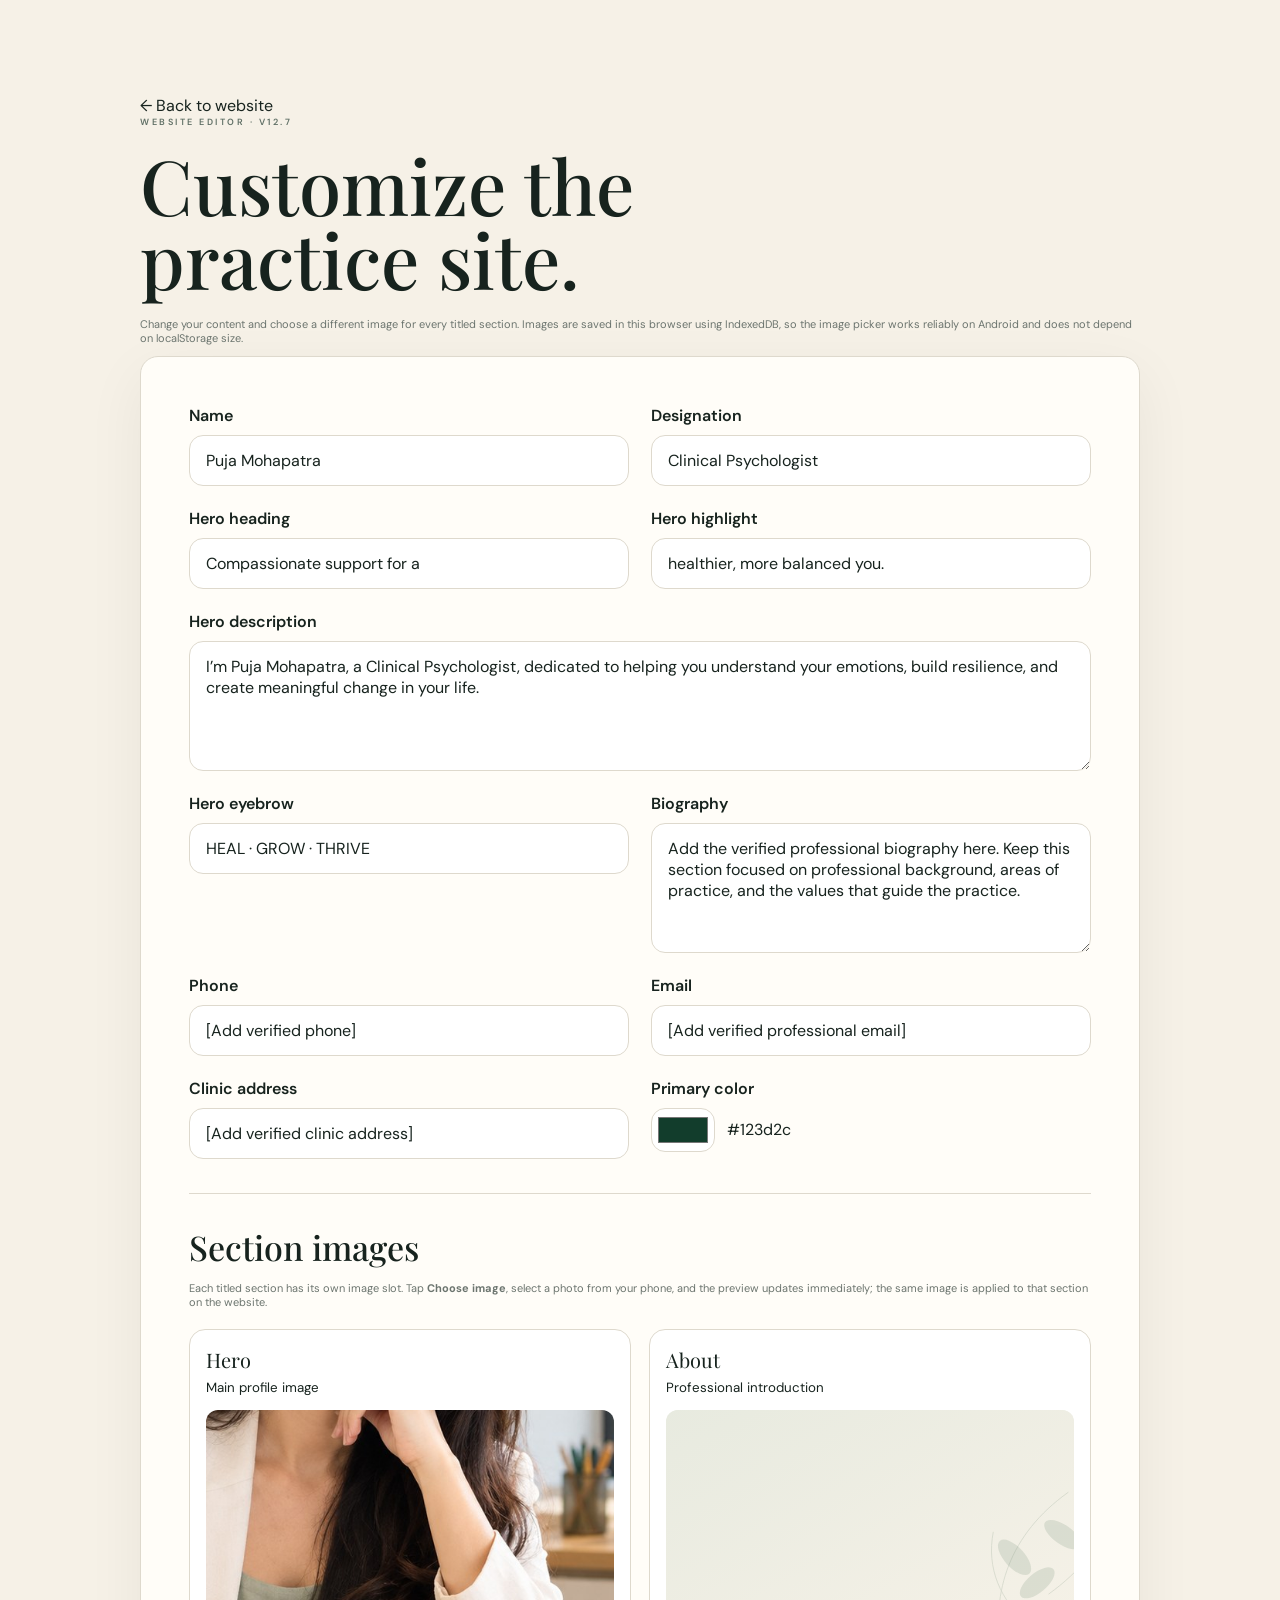
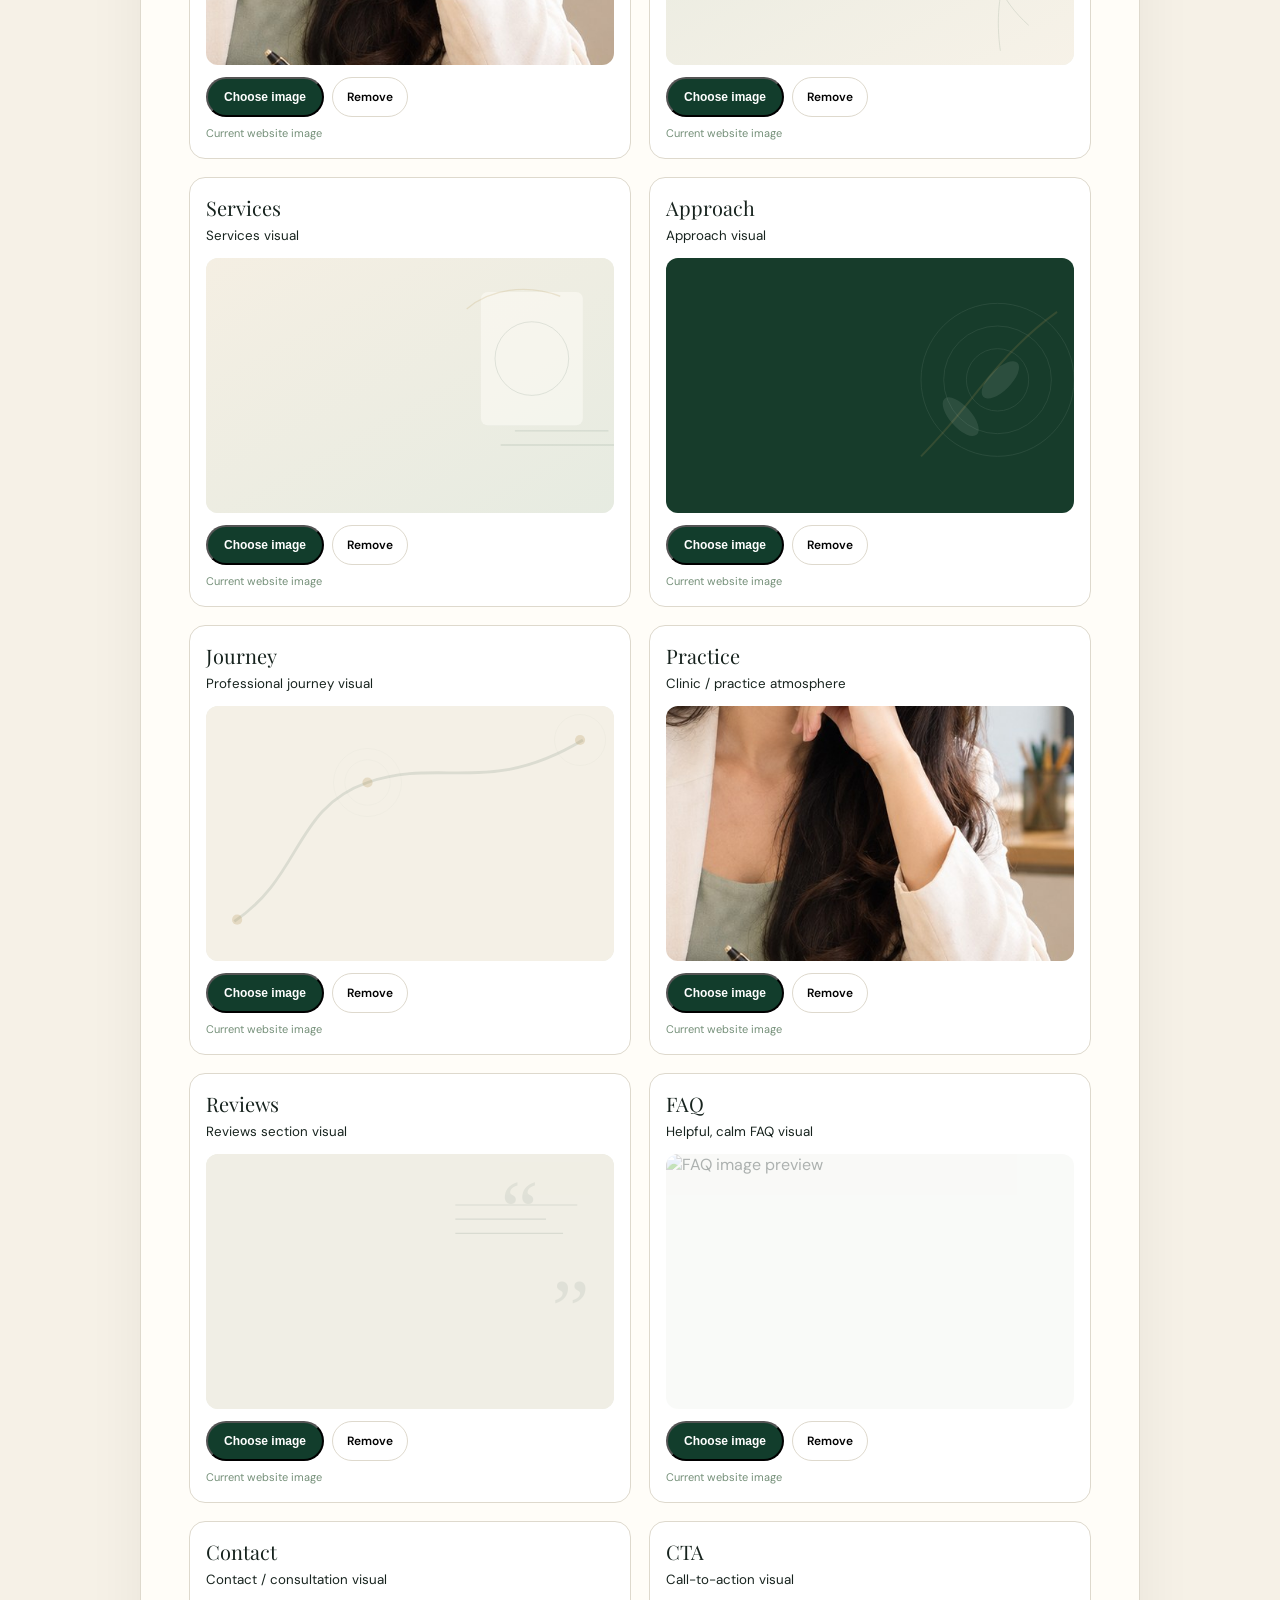
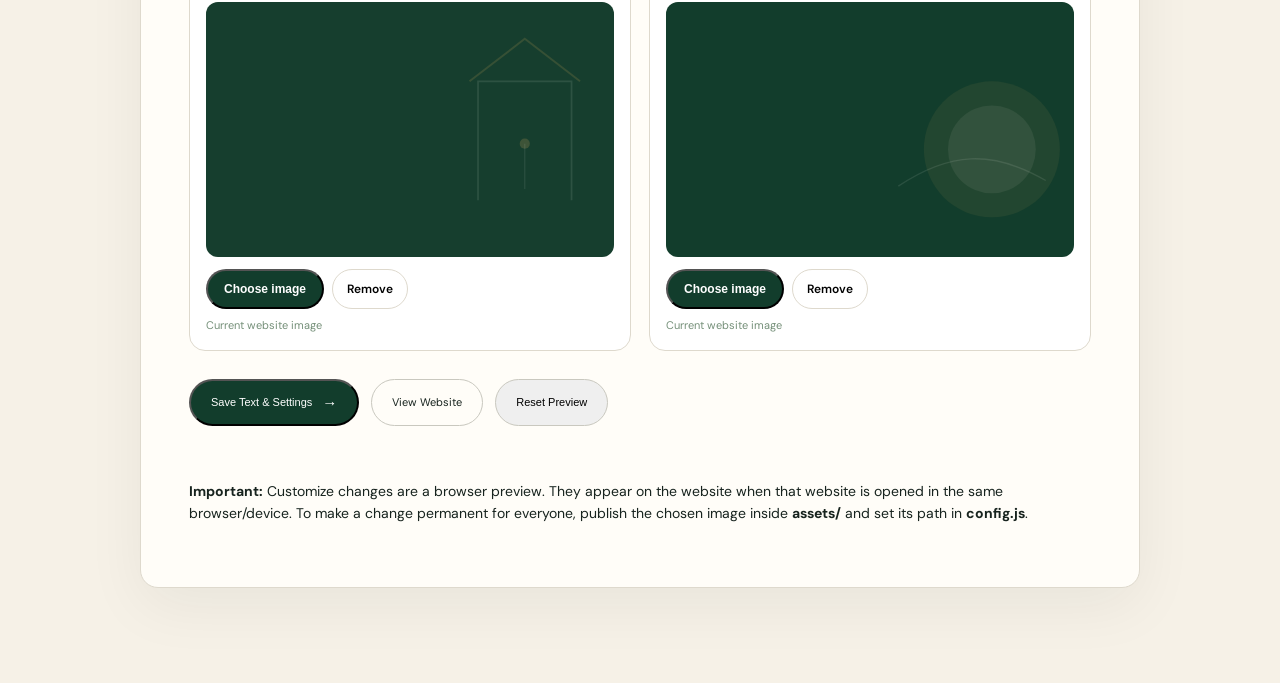
==== customize.html @ bf619c50 "Add files via upload" ====
<!doctype html>
<html lang="en">
<head>
<meta charset="utf-8"><meta name="viewport" content="width=device-width,initial-scale=1">
<title>Customize | Puja Mohapatra</title>
<link rel="preconnect" href="https://fonts.googleapis.com"><link rel="preconnect" href="https://fonts.gstatic.com" crossorigin>
<link href="https://fonts.googleapis.com/css2?family=DM+Sans:wght@400;500;600;700&family=Playfair+Display:ital,wght@400;500;600&display=swap" rel="stylesheet">
<link rel="stylesheet" href="css/style.css?v=12.7">
<style>
.editor-page{padding:95px 0}.editor-wrap{max-width:1000px;margin:auto}.editor-title{font:500 clamp(44px,7vw,76px)/.98 'Playfair Display',serif;max-width:760px;margin:20px 0}.editor-card{background:#fffdf8;border:1px solid var(--line);border-radius:var(--radius);padding:clamp(24px,5vw,48px);box-shadow:0 18px 60px rgba(23,35,30,.06)}.editor-grid{display:grid;grid-template-columns:1fr 1fr;gap:22px}.editor-field{display:flex;flex-direction:column;gap:9px}.editor-field.full{grid-column:1/-1}.editor-field label{font-weight:600}.editor-field input,.editor-field textarea{width:100%;box-sizing:border-box;border:1px solid var(--line);border-radius:14px;background:#fff;padding:14px 16px;font:inherit;color:var(--ink)}.editor-field textarea{min-height:130px;resize:vertical}.editor-actions{display:flex;flex-wrap:wrap;gap:12px;margin-top:28px}.editor-note{margin-top:18px;color:var(--muted);font-size:14px;line-height:1.6}.color-row{display:flex;align-items:center;gap:12px}.color-row input{width:64px;height:44px;padding:4px}.status{margin-top:16px;font-weight:600;color:var(--primary);min-height:20px}.image-panel{margin-top:34px;padding-top:30px;border-top:1px solid var(--line)}.image-panel h2{font:500 34px 'Playfair Display',serif;margin:0 0 8px}.image-grid{display:grid;grid-template-columns:repeat(2,1fr);gap:18px;margin-top:20px}.image-card{border:1px solid var(--line);border-radius:16px;padding:16px;background:#fff;transition:transform .25s ease,box-shadow .25s ease}.image-card:hover{transform:translateY(-3px);box-shadow:0 15px 35px rgba(23,35,30,.07)}.image-card h3{font:20px 'Playfair Display',serif;margin:0 0 5px}.image-card small{display:block;color:var(--muted);line-height:1.5;margin-bottom:12px}.image-preview{width:100%;aspect-ratio:16/10;border-radius:12px;object-fit:cover;background:#eef0ea;display:block;margin-bottom:12px}.image-actions{display:flex;gap:8px;flex-wrap:wrap}.file-label{display:inline-flex;align-items:center;justify-content:center;padding:11px 16px;border-radius:999px;background:var(--primary);color:#fff;cursor:pointer;font-size:12px;font-weight:700;user-select:none;-webkit-tap-highlight-color:transparent}.file-label:active{transform:scale(.98)}.file-input{position:absolute!important;left:-9999px!important;width:1px!important;height:1px!important;opacity:0!important}.mini-btn{border:1px solid var(--line);background:#fff;padding:10px 14px;border-radius:999px;cursor:pointer;font:600 12px 'DM Sans';-webkit-tap-highlight-color:transparent}.image-status{font-size:11px;color:var(--sage);margin-top:9px;min-height:16px}.danger-note{margin-top:18px;padding:14px 16px;border-radius:12px;background:#f6f1e7;color:#68736c;font-size:12px;line-height:1.6}
@media(max-width:700px){.editor-page{padding:55px 0}.editor-grid,.image-grid{grid-template-columns:1fr}.editor-field.full{grid-column:auto}.editor-card{padding:22px}.editor-title{font-size:48px}.editor-actions .pill{width:100%;justify-content:center}.file-label,.mini-btn{min-height:44px;padding:12px 18px;font-size:13px}}
</style></head>
<body><main class="editor-page"><div class="container editor-wrap">
<a class="back" href="index.html">← Back to website</a><p class="eyebrow">WEBSITE EDITOR · V12.7</p><h1 class="editor-title">Customize the practice site.</h1>
<p class="muted">Change your content and choose a different image for every titled section. Images are saved in this browser using IndexedDB, so the image picker works reliably on Android and does not depend on localStorage size.</p>
<form id="editor" class="editor-card"><div class="editor-grid">
<div class="editor-field"><label for="name">Name</label><input id="name" required></div><div class="editor-field"><label for="designation">Designation</label><input id="designation" required></div>
<div class="editor-field"><label for="heading">Hero heading</label><input id="heading" required></div><div class="editor-field"><label for="highlight">Hero highlight</label><input id="highlight" required></div>
<div class="editor-field full"><label for="description">Hero description</label><textarea id="description" required></textarea></div><div class="editor-field"><label for="eyebrow">Hero eyebrow</label><input id="eyebrow"></div>
<div class="editor-field"><label for="bio">Biography</label><textarea id="bio"></textarea></div><div class="editor-field"><label for="phone">Phone</label><input id="phone"></div><div class="editor-field"><label for="email">Email</label><input id="email" type="email"></div><div class="editor-field"><label for="address">Clinic address</label><input id="address"></div>
<div class="editor-field"><label for="primary">Primary color</label><div class="color-row"><input id="primary" type="color"><span id="primaryValue"></span></div></div></div>
<div class="image-panel"><h2>Section images</h2><p class="muted">Each titled section has its own image slot. Tap <b>Choose image</b>, select a photo from your phone, and the preview updates immediately; the same image is applied to that section on the website.</p><div id="imageGrid" class="image-grid"></div></div>
<div class="editor-actions"><button class="pill dark" type="submit">Save Text &amp; Settings <span>→</span></button><a class="pill outline" href="index.html">View Website</a><button class="pill outline" id="reset" type="button">Reset Preview</button></div>
<p id="status" class="status"></p><p class="editor-note"><b>Important:</b> Customize changes are a browser preview. They appear on the website when that website is opened in the same browser/device. To make a change permanent for everyone, publish the chosen image inside <b>assets/</b> and set its path in <b>config.js</b>.</p>
</form></div></main>
<script src="config.js"></script><script>
(()=>{
const c=window.SITE_CONFIG||{}, key='pujaSiteConfigV12', dbName='pujaSiteCustomizerV12_5', storeName='images';
const $=id=>document.getElementById(id); const $$=s=>[...document.querySelectorAll(s)];
const saved=()=>{try{return JSON.parse(localStorage.getItem(key)||'null')||{}}catch(e){return {}}};
let state=saved(); const get=(a,b)=>state?.[a]?.[b]??c?.[a]?.[b]??'';
$('name').value=get('professional','name');$('designation').value=get('professional','designation');$('heading').value=get('hero','heading');$('highlight').value=get('hero','highlight');$('description').value=get('hero','description');$('eyebrow').value=get('hero','eyebrow');$('bio').value=get('professional','biography');$('phone').value=get('contact','phone');$('email').value=get('contact','email');$('address').value=get('contact','address');$('primary').value=get('appearance','primary')||'#123d2c';$('primaryValue').textContent=$('primary').value;$('primary').oninput=()=>$('primaryValue').textContent=$('primary').value;
const sections=[['hero','Hero','Main profile image'],['about','About','Professional introduction'],['services','Services','Services visual'],['approach','Approach','Approach visual'],['journey','Journey','Professional journey visual'],['practice','Practice','Clinic / practice atmosphere'],['reviews','Reviews','Reviews section visual'],['faq','FAQ','Helpful, calm FAQ visual'],['contact','Contact','Contact / consultation visual'],['cta','CTA','Call-to-action visual']];
function openDB(){return new Promise((resolve,reject)=>{const r=indexedDB.open(dbName,1);r.onupgradeneeded=()=>{if(!r.result.objectStoreNames.contains(storeName))r.result.createObjectStore(storeName,{keyPath:'id'})};r.onsuccess=()=>resolve(r.result);r.onerror=()=>reject(r.error)})}
async function getAll(){const db=await openDB();return new Promise((resolve,reject)=>{const tx=db.transaction(storeName,'readonly');const r=tx.objectStore(storeName).getAll();r.onsuccess=()=>resolve(r.result);r.onerror=()=>reject(r.error)})}
async function put(id,dataUrl){const db=await openDB();return new Promise((resolve,reject)=>{const tx=db.transaction(storeName,'readwrite');tx.objectStore(storeName).put({id,dataUrl});tx.oncomplete=resolve;tx.onerror=()=>reject(tx.error)})}
async function del(id){const db=await openDB();return new Promise((resolve,reject)=>{const tx=db.transaction(storeName,'readwrite');tx.objectStore(storeName).delete(id);tx.oncomplete=resolve;tx.onerror=()=>reject(tx.error)})}
async function clearImages(){const db=await openDB();return new Promise((resolve,reject)=>{const tx=db.transaction(storeName,'readwrite');tx.objectStore(storeName).clear();tx.oncomplete=resolve;tx.onerror=()=>reject(tx.error)})}
function compressImage(file){return new Promise((resolve,reject)=>{const reader=new FileReader();reader.onload=()=>{const img=new Image();img.onload=()=>{const max=1400,scale=Math.min(1,max/Math.max(img.naturalWidth,img.naturalHeight));const canvas=document.createElement('canvas');canvas.width=Math.max(1,Math.round(img.naturalWidth*scale));canvas.height=Math.max(1,Math.round(img.naturalHeight*scale));const ctx=canvas.getContext('2d');ctx.drawImage(img,0,0,canvas.width,canvas.height);resolve(canvas.toDataURL('image/jpeg',0.82))};img.onerror=reject;img.src=reader.result};reader.onerror=reject;reader.readAsDataURL(file)})}
const mapKey='pujaSectionImageMapV127';
function readImageMap(){try{return JSON.parse(localStorage.getItem(mapKey)||'{}')}catch(e){return {}}}
function writeImageMap(map){try{localStorage.setItem(mapKey,JSON.stringify(map));return true}catch(e){return false}}
function defaultImage(id){return c?.sectionImages?.[id] || (id==='hero' ? c?.hero?.image : '') || ''}
async function renderImages(){
  let data={};
  try{data={...JSON.parse(localStorage.getItem('pujaSectionImageMapV125')||'{}'),...readImageMap(),...(await getAll())}}catch(e){data={...readImageMap()}}
  $('imageGrid').innerHTML=sections.map(([id,title,desc])=>{
    const src=data[id]||defaultImage(id);
    return `<article class="image-card"><h3>${title}</h3><small>${desc}</small><img class="image-preview" data-preview="${id}" src="${src}" alt="${title} image preview" onerror="this.style.opacity=.35"><div class="image-actions"><button type="button" class="file-label" data-pick="${id}">Choose image</button><input class="file-input" id="file-${id}" type="file" accept="image/jpeg,image/png,image/webp,image/*" data-file="${id}"><button type="button" class="mini-btn" data-clear="${id}">Remove</button></div><div class="image-status" data-status="${id}">${data[id]?'Saved image':'Current website image'}</div></article>`
  }).join('');
  $$('[data-pick]').forEach(btn=>btn.addEventListener('click',()=>{const input=$(`#file-${btn.dataset.pick}`);if(input){input.value='';input.click()}}));
  $$('[data-file]').forEach(input=>input.addEventListener('change',async e=>{
    const file=e.target.files?.[0],id=e.target.dataset.file;if(!file)return;
    const status=$(`[data-status="${id}"]`),preview=$(`[data-preview="${id}"]`);
    status.textContent='Preparing image…';
    try{
      if(!file.type.startsWith('image/'))throw new Error('type');
      const dataUrl=await compressImage(file);
      const map=readImageMap();map[id]=dataUrl;
      if(!writeImageMap(map))throw new Error('storage');
      await put(id,dataUrl);
      if(preview){preview.src=dataUrl;preview.style.opacity='1';}
      status.textContent='Image saved ✓';$('status').textContent=`${id[0].toUpperCase()+id.slice(1)} image preview updated. Tap View Website to verify.`;
    }catch(err){status.textContent='Could not save this image. Try a smaller JPG/PNG/WebP.';$('status').textContent='Image could not be saved on this device.'}
    e.target.value='';
  }));
  $$('[data-clear]').forEach(btn=>btn.addEventListener('click',async()=>{
    const id=btn.dataset.clear;const map=readImageMap();delete map[id];writeImageMap(map);try{await del(id)}catch(e){}
    const preview=$(`[data-preview="${id}"]`);if(preview){preview.src=defaultImage(id);preview.style.opacity='1'}
    $(`[data-status="${id}"]`).textContent='Using website default image';$('status').textContent=`${id[0].toUpperCase()+id.slice(1)} image reset.`;
  }));
}
renderImages().catch(()=>{$('status').textContent='Image editor could not open. Please refresh the page.'});
$('editor').onsubmit=e=>{e.preventDefault();state={...state,professional:{name:$('name').value,designation:$('designation').value,biography:$('bio').value},hero:{...(state.hero||{}),eyebrow:$('eyebrow').value,heading:$('heading').value,highlight:$('highlight').value,description:$('description').value},contact:{phone:$('phone').value,email:$('email').value,address:$('address').value},appearance:{...(state.appearance||{}),primary:$('primary').value}};try{localStorage.setItem(key,JSON.stringify(state));$('status').textContent='Text & settings saved ✓'}catch(err){$('status').textContent='Could not save text settings.'}};
$('reset').onclick=async()=>{if(!confirm('Reset all browser preview changes and section images?'))return;localStorage.removeItem(key);await clearImages();location.reload()};
})();</script></body></html>
---- css/style.css ----
:root{--primary:#123d2c;--sage:#748f78;--cream:#f6f1e7;--ink:#17231e;--gold:#b99b62;--line:#ded9cd;--white:#fffdf8;--radius:18px}*{box-sizing:border-box}html{scroll-behavior:smooth}body{margin:0;background:var(--cream);color:var(--ink);font-family:'DM Sans',sans-serif}a{text-decoration:none;color:inherit}img{max-width:100%;display:block}.container{width:min(1180px,calc(100% - 80px));margin:auto}.progress{position:fixed;top:0;left:0;height:3px;width:0;background:var(--gold);z-index:1000}.header{position:fixed;top:0;left:0;right:0;background:rgba(250,247,239,.92);backdrop-filter:blur(16px);z-index:100;border-bottom:1px solid rgba(40,55,46,.06)}.nav{height:76px;display:flex;align-items:center;justify-content:space-between}.brand{display:flex;align-items:center;gap:12px}.brand img{width:45px;height:45px;border-radius:50%;object-fit:cover}.brand strong{display:block;font:600 17px/1 'Playfair Display',serif;letter-spacing:.06em}.brand small{display:block;margin-top:5px;font-size:9px;letter-spacing:.12em;color:#6b756e}.nav nav{display:flex;align-items:center;gap:20px;font-size:11px}.nav nav>a:not(.pill){color:#4e5952}.pill{display:inline-flex;align-items:center;gap:10px;padding:13px 20px;border-radius:999px;font-size:11px;white-space:nowrap}.pill span{font-size:15px}.pill.dark{background:var(--primary);color:white}.pill.light{background:#fff;color:var(--primary)}.pill.outline{border:1px solid #c9c8bf}.menu{display:none;border:0;background:none;font-size:25px;cursor:pointer;color:var(--ink);width:44px;height:44px;border-radius:12px;align-items:center;justify-content:center;transition:background .25s ease,transform .25s ease}.menu:active{transform:scale(.94)}.hero{min-height:760px;padding-top:76px;position:relative;overflow:hidden;background:var(--cream)}.hero-shape.left{position:absolute;left:-110px;bottom:-120px;width:300px;height:300px;border:1px solid #d9d6ca;border-radius:50%}.hero-inner{min-height:650px;display:grid;grid-template-columns:1fr 1.03fr;align-items:center;gap:35px}.copy{padding-top:30px;max-width:610px}.eyebrow{font-size:9px;letter-spacing:.28em;color:#607066;font-weight:600;margin:0 0 17px}.hero h1{font:500 clamp(48px,5.2vw,76px)/.99 'Playfair Display',serif;letter-spacing:-.035em;margin:0 0 24px;max-width:700px}.hero h1 em,h2 em{font-style:italic;color:var(--primary)}.lead{font-size:14px;line-height:1.75;color:#58645d;max-width:560px}.buttons{display:flex;gap:12px;margin:28px 0}.trust{display:flex;gap:25px;color:#647069;font-size:10px}.trust span{display:flex;gap:7px;align-items:center}.portrait-wrap{height:570px;position:relative;display:flex;align-items:flex-end;justify-content:center}.portrait{width:min(100%,530px);height:570px;object-fit:cover;border-radius:46% 46% 16px 16px;box-shadow:0 25px 60px rgba(26,54,41,.12)}.leaf{position:absolute;left:0;top:45%;font-size:70px;color:#78907b;z-index:2;transform:rotate(-20deg)}.hand-note{position:absolute;right:-5px;top:35%;font:italic 20px 'Playfair Display',serif;color:var(--primary);transform:rotate(-5deg)}.hero-bottom{position:absolute;bottom:30px;left:50%;transform:translateX(-50%);display:flex;gap:12px;align-items:center;color:#8c8b80;font-size:8px;letter-spacing:.2em}.hero-bottom i{width:38px;height:1px;background:var(--gold)}.marquee{height:58px;border-top:1px solid var(--line);border-bottom:1px solid var(--line);overflow:hidden;background:#faf7ef}.track{height:100%;display:flex;align-items:center;justify-content:center;gap:27px;font:14px 'Playfair Display',serif;letter-spacing:.22em;white-space:nowrap}.track b{font-size:10px;color:var(--gold)}.section{padding:105px 0}.about{background:#faf8f1}.about-grid{display:grid;grid-template-columns:180px 1fr}.section-label{font-size:9px;letter-spacing:.24em;color:#728077}.about-main{display:grid;grid-template-columns:1.05fr .95fr 280px;gap:45px}.about h2,.section-top h2,.journey h2,.practice h2,.reviews h2{font:500 47px/1.08 'Playfair Display',serif;margin:0 0 22px;letter-spacing:-.02em}.about-main>div>p:not(.eyebrow){font-size:13px;line-height:1.85;color:#637069;margin-bottom:25px}.principles{border-left:1px solid var(--line);padding-left:35px}.principles article{display:flex;gap:16px;margin-bottom:30px}.icon,.service-icon,.journey-icon{width:44px;height:44px;display:grid;place-items:center;border-radius:50%;background:#edf0e6;color:var(--primary);font-size:20px;flex:none}.principles h3{font:18px 'Playfair Display',serif;margin:0 0 5px}.principles p{font-size:11px;line-height:1.6;color:#68736c;margin:0}.quote-card{background:#f0efe5;border-radius:12px;padding:28px 25px;align-self:start;margin:0}.quote-card>span,.review-card>span{font:55px 'Playfair Display',serif;color:var(--primary);line-height:.5}.quote-card p{font:italic 18px/1.55 'Playfair Display',serif;margin:18px 0}.quote-card small{font-size:10px;color:#67736b}.services{background:#fcfaf4}.section-top{margin-bottom:35px}.service-grid{display:grid;grid-template-columns:repeat(4,1fr);gap:22px}.service-card{background:var(--white);border:1px solid var(--line);border-radius:10px;padding:28px 24px;min-height:220px;transition:.3s}.service-card:hover{transform:translateY(-8px);box-shadow:0 20px 40px rgba(18,61,44,.09)}.service-card h3{font:20px/1.1 'Playfair Display',serif;margin:18px 0 12px}.service-card p{font-size:11px;line-height:1.7;color:#68736d}.arrow{display:block;margin-top:30px;font-size:18px;color:var(--primary)}.approach{background:var(--primary);color:white;padding:80px 0}.approach-grid{display:grid;grid-template-columns:1.15fr .8fr 1fr;gap:50px;align-items:center}.approach h2{font:500 42px/1.08 'Playfair Display',serif;margin:0 0 18px}.approach h2 em{color:#cbd6c7}.approach p{font-size:12px;line-height:1.75;color:#c4d0c8;max-width:440px}.approach-photo img{height:235px;width:100%;object-fit:cover;border-radius:12px}.approach-list{display:grid;gap:22px}.approach-item{display:flex;gap:16px;border-bottom:1px solid rgba(255,255,255,.13);padding-bottom:16px}.approach-item>span{font-size:9px;color:#aebfae;letter-spacing:.1em}.approach-item h3{margin:0 0 4px;font:16px 'Playfair Display',serif}.approach-item p{margin:0;font-size:10px;line-height:1.5}.light-text{color:#bdcabc}.journey{background:#faf8f1}.journey-grid{display:grid;grid-template-columns:repeat(3,1fr);gap:35px;margin-top:45px}.journey-item{display:flex;gap:16px}.journey-item small{font-size:9px;color:var(--sage);letter-spacing:.16em}.journey-item h3{font:18px 'Playfair Display',serif;margin:7px 0}.journey-item p{font-size:11px;color:#6b766f;line-height:1.6}.practice{background:#fcfaf4}.gallery{display:grid;grid-template-columns:1.4fr 1fr 1fr;gap:18px;margin-top:35px}.gallery-card{height:390px;margin:0;position:relative;overflow:hidden;border-radius:12px;background:#ddd}.gallery-card:nth-child(2),.gallery-card:nth-child(3){height:290px;align-self:end}.gallery-card img{width:100%;height:100%;object-fit:cover;transition:transform .7s}.gallery-card:hover img{transform:scale(1.05)}.gallery-card:after{content:'';position:absolute;inset:0;background:linear-gradient(transparent 55%,rgba(0,0,0,.55))}.gallery-card figcaption{position:absolute;left:22px;bottom:20px;z-index:2;color:white}.gallery-card b,.gallery-card span{display:block}.gallery-card b{font:19px 'Playfair Display',serif}.gallery-card span{font-size:10px;margin-top:4px}.reviews{background:#f4f0e6}.muted{font-size:11px;color:#6c756f}.review-grid{display:grid;grid-template-columns:repeat(2,1fr);gap:25px;margin-top:35px}.review-card{background:#fbfaf6;padding:30px;border-radius:12px;border:1px solid var(--line)}.review-card p{font:italic 20px/1.5 'Playfair Display',serif}.review-card b,.review-card small{display:block}.review-card b{font-size:11px}.review-card small{font-size:9px;color:#79837d;margin-top:4px}.faq{background:#fbfaf5}.faq-grid{display:grid;grid-template-columns:.65fr 1.35fr;gap:90px}.faq-grid h2{font:500 48px/1.05 'Playfair Display',serif;margin:0}.faq-grid details{border-top:1px solid var(--line);padding:22px 0}.faq-grid summary{list-style:none;cursor:pointer;font:18px 'Playfair Display',serif;display:flex;justify-content:space-between}.faq-grid summary::-webkit-details-marker{display:none}.faq-grid details p{font-size:11px;line-height:1.7;color:#68736c;max-width:700px}.cta{text-align:center;background:#123d2c;color:white;padding:65px 0}.cta .eyebrow{color:#b7c7bb}.cta h2{font:500 39px 'Playfair Display',serif;margin:0 0 8px}.cta p{font-size:11px;color:#c7d2cb;margin:0 0 25px}.contact{background:#163e2e;color:white;padding:95px 0}.contact-grid{display:grid;grid-template-columns:1fr 1fr;gap:90px}.contact h2{font:500 52px/1.05 'Playfair Display',serif;margin:0 0 18px}.contact h2 em{color:#c7d3c8}.contact>div>p:not(.eyebrow){font-size:12px;line-height:1.8;color:#c4d0c7;max-width:450px}.details{display:grid;gap:18px;margin-top:35px}.details small{display:block;color:#9fb4a5;font-size:8px;letter-spacing:.18em}.details b{display:block;font-size:12px;margin-top:5px}.contact form{background:#fbfaf5;color:var(--ink);padding:35px;border-radius:12px}.contact form h3{font:30px 'Playfair Display',serif;margin:5px 0 22px}.contact label{display:block;font-size:10px;font-weight:600;margin:13px 0}.contact input,.contact textarea{width:100%;padding:12px;border:1px solid var(--line);background:white;border-radius:8px;margin-top:6px;font:12px 'DM Sans',sans-serif}.form-note{font-size:9px;color:#737c76}.contact form .pill{border:0;cursor:pointer}.contact form #formStatus{font-size:10px;color:var(--sage)}footer{background:#102f22;color:#dbe5de;padding:60px 0 18px}.footer{display:grid;grid-template-columns:1.5fr .7fr .9fr .6fr;gap:50px}.footer h4{font-size:9px;letter-spacing:.18em;color:#aabdad;margin:0 0 15px}.footer>div>a:not(.brand),.footer #socials a{display:block;font-size:10px;color:#bcc9c0;margin:8px 0}.footer p{font-size:10px;color:#a9b9ae}.bottom{border-top:1px solid rgba(255,255,255,.12);margin-top:45px;padding-top:16px;display:flex;justify-content:space-between;font-size:9px;color:#91a298}.reveal{opacity:0;transform:translateY(25px);transition:opacity .8s ease,transform .8s ease}.reveal.in{opacity:1;transform:none}
@media(max-width:1000px){.nav nav{gap:10px}.about-main{grid-template-columns:1fr 1fr}.quote-card{grid-column:1/-1}.service-grid{grid-template-columns:repeat(2,1fr)}.approach-grid{grid-template-columns:1fr 1fr}.approach-list{grid-column:1/-1}.hero-inner{grid-template-columns:1fr 1fr}.portrait{height:500px}.portrait-wrap{height:500px}.hand-note{right:0}.journey-grid{grid-template-columns:1fr}.footer{grid-template-columns:1fr 1fr}}
@media(max-width:760px){.container{width:min(calc(100% - 30px),1180px)}.nav{height:68px}.menu{display:block}.nav nav{display:none;position:absolute;top:70px;left:15px;right:15px;background:#faf7ef;padding:18px;border-radius:15px;box-shadow:0 20px 50px rgba(0,0,0,.12);flex-direction:column;align-items:stretch}.nav nav.open{display:flex}.hero{min-height:auto}.hero-inner{grid-template-columns:1fr;min-height:auto;padding-top:75px;padding-bottom:90px}.copy{padding-top:25px}.hero h1{font-size:52px}.portrait-wrap{height:470px;margin-top:10px}.portrait{height:470px;width:100%}.hand-note{right:2px;top:20%;font-size:15px}.leaf{left:-8px;top:35%;font-size:45px}.hero-bottom{bottom:20px}.about-grid,.about-main,.approach-grid,.contact-grid,.faq-grid{grid-template-columns:1fr}.about-main{gap:35px}.principles{border-left:0;border-top:1px solid var(--line);padding:30px 0 0}.service-grid,.review-grid{grid-template-columns:1fr}.gallery{grid-template-columns:1fr}.gallery-card,.gallery-card:nth-child(2),.gallery-card:nth-child(3){height:350px}.journey-grid{gap:25px}.approach-list{grid-column:auto}.contact-grid{gap:45px}.footer{grid-template-columns:1fr}.bottom{display:block}.bottom span{display:block;margin-top:7px}.brand strong{font-size:15px}}
@media(prefers-reduced-motion:reduce){html{scroll-behavior:auto}.reveal{opacity:1;transform:none;transition:none}.service-card,.gallery-card img{transition:none}}
/* V12.1 — title-based visual backgrounds */
.about,.services,.journey,.practice,.reviews,.faq,.approach,.cta,.contact{position:relative;overflow:hidden;background-repeat:no-repeat;background-position:right center;background-size:cover}
.about:before,.services:before,.journey:before,.practice:before,.reviews:before,.faq:before,.approach:before,.cta:before,.contact:before{content:"";position:absolute;inset:0;background:rgba(246,241,231,.78);pointer-events:none;z-index:0}
.about>*,.services>* ,.journey>* ,.practice>* ,.reviews>* ,.faq>* ,.approach>* ,.cta>* ,.contact>*{position:relative;z-index:1}
.about{background-image:var(--section-image,url('../assets/bg-about.svg'))}
.services{background-image:var(--section-image,url('../assets/bg-services.svg'))}
.journey{background-image:var(--section-image,url('../assets/bg-journey.svg'))}
.practice{background-image:var(--section-image,url('../assets/bg-practice.svg'))}
.reviews{background-image:var(--section-image,url('../assets/bg-reviews.svg'))}
.faq{background-image:var(--section-image,url('../assets/bg-faq.svg'))}
.approach{background-image:var(--section-image,url('../assets/bg-approach.svg'))}
.cta{background-image:var(--section-image,url('../assets/bg-cta.svg'))}
.contact{background-image:var(--section-image,url('../assets/bg-contact.svg'))}
.approach:before,.cta:before,.contact:before{background:rgba(18,61,44,.84)}
.about:after,.services:after,.journey:after,.practice:after,.reviews:after,.faq:after{content:"";position:absolute;width:420px;height:420px;border-radius:50%;border:1px solid rgba(185,155,98,.18);right:-180px;top:-150px;pointer-events:none}
@media(max-width:760px){.about,.services,.journey,.practice,.reviews,.faq,.approach,.cta,.contact{background-position:center;background-size:auto 100%;}.about:before,.services:before,.journey:before,.practice:before,.reviews:before,.faq:before{background:rgba(246,241,231,.88)}.approach:before,.cta:before,.contact:before{background:rgba(18,61,44,.9)}}

/* V12.2 fluid motion system */
html{scroll-behavior:smooth;scroll-padding-top:80px}.reveal{opacity:0;transform:translate3d(0,28px,0) scale(.985);filter:blur(2px);transition:opacity .85s cubic-bezier(.22,1,.36,1),transform .85s cubic-bezier(.22,1,.36,1),filter .85s ease;transition-delay:var(--reveal-delay,0ms);will-change:transform,opacity}.reveal.in{opacity:1;transform:none;filter:none}.section-image{will-change:transform}.about,.services,.journey,.practice,.reviews,.faq,.approach,.cta,.contact{background-attachment:scroll;transition:background-position .25s linear}.service-card,.review-card,.journey-item,.approach-item,.gallery-card,.quote-card{will-change:transform}.service-card{transition:transform .45s cubic-bezier(.22,1,.36,1),box-shadow .45s ease}.service-card:hover{transform:translateY(-8px)}@media(prefers-reduced-motion:reduce){html{scroll-behavior:auto}.reveal{opacity:1;transform:none;filter:none;transition:none}.section-image{transform:none!important}.service-card{transition:none}}

/* V12.3 fluid motion polish */
.section{position:relative;isolation:isolate;overflow:hidden}
.section:before{transform:translate3d(0,var(--bg-shift,0px),0);transition:transform .12s linear}
.hero #heroImage{will-change:transform;transition:transform .18s linear}
.nav nav>a:not(.pill){position:relative;transition:color .25s ease}
.nav nav>a:not(.pill):after{content:'';position:absolute;left:0;right:0;bottom:-7px;height:1px;background:var(--gold);transform:scaleX(0);transform-origin:center;transition:transform .28s ease}
.nav nav>a:not(.pill):hover:after,.nav nav>a:not(.pill).active:after{transform:scaleX(1)}
.nav nav>a.active{color:var(--primary)!important}
@media(max-width:760px){
 .menu{display:flex}
 .nav nav{z-index:5;max-height:calc(100vh - 92px);overflow:auto}
 .nav nav>a:not(.pill){padding:9px 6px}
 .nav nav>a:not(.pill):after{display:none}
 .hero #heroImage{transform:none!important}
}
@media(prefers-reduced-motion:reduce){
 .hero #heroImage{transition:none!important;transform:none!important}
 .section:before{transform:none!important}
 .nav nav>a:not(.pill):after{transition:none}
}

/* V12.5 premium responsive polish */
.hero .copy,.portrait-wrap{will-change:transform}
.hero .copy{animation:heroIn .9s cubic-bezier(.22,1,.36,1) both}
.portrait-wrap{animation:heroImageIn 1s .08s cubic-bezier(.22,1,.36,1) both}
@keyframes heroIn{from{opacity:0;transform:translate3d(0,24px,0)}to{opacity:1;transform:none}}
@keyframes heroImageIn{from{opacity:0;transform:translate3d(20px,18px,0) scale(.985)}to{opacity:1;transform:none}}
@media(max-width:760px){.hero-inner{padding-top:82px}.hero h1{font-size:clamp(43px,12vw,56px);line-height:1.02}.lead{font-size:13px}.buttons{flex-direction:column;align-items:stretch}.buttons .pill{justify-content:center}.trust{flex-wrap:wrap;gap:12px 18px}.portrait-wrap{height:520px}.portrait{height:520px;border-radius:42% 42% 18px 18px}.hero-bottom{position:relative;bottom:auto;left:auto;transform:none;justify-content:center;padding-bottom:24px}.approach{padding:70px 0}.approach-photo{order:2}.approach-list{order:3}.about,.services,.journey,.practice,.reviews,.faq,.approach,.cta,.contact{background-size:cover;background-position:center}.nav nav{top:72px}.nav nav .pill{justify-content:center;margin-top:3px}.brand strong{font-size:14px;letter-spacing:.04em}.brand small{font-size:8px}}
@media(prefers-reduced-motion:reduce){.hero .copy,.portrait-wrap{animation:none}}

/* V12.6 visible section image slots */
.section-visual{overflow:hidden;border-radius:18px;background:#eef0e8;border:1px solid rgba(18,61,44,.08);margin-top:22px;position:relative;min-height:150px}.section-visual img{width:100%;height:100%;min-height:150px;object-fit:cover;display:block;transition:transform .7s cubic-bezier(.22,1,.36,1)}.section-visual:hover img{transform:scale(1.025)}.about-visual{margin-bottom:26px;min-height:125px}.about-visual img{min-height:125px}.services-visual{max-width:760px;min-height:180px}.services-visual img{min-height:180px}.journey-visual,.practice-visual,.reviews-visual{max-width:900px;min-height:190px;margin-bottom:30px}.journey-visual img,.practice-visual img,.reviews-visual img{min-height:190px}.faq-visual{margin-top:28px;min-height:210px}.faq-visual img{min-height:210px}.contact-visual{min-height:170px;margin-bottom:25px;border-color:rgba(255,255,255,.12)}.contact-visual img{min-height:170px}.cta-visual{position:absolute;inset:0;margin:0;border:0;border-radius:0;opacity:.22;z-index:0}.cta-visual img{min-height:100%;height:100%;object-fit:cover}.cta>.container{position:relative;z-index:1}@media(max-width:760px){.section-visual{margin-top:18px;border-radius:14px;min-height:145px}.section-visual img{min-height:145px}.about-visual,.services-visual,.journey-visual,.practice-visual,.reviews-visual,.faq-visual,.contact-visual{min-height:145px}.about-visual img,.services-visual img,.journey-visual img,.practice-visual img,.reviews-visual img,.faq-visual img,.contact-visual img{min-height:145px}.cta-visual{min-height:100%;height:100%}}
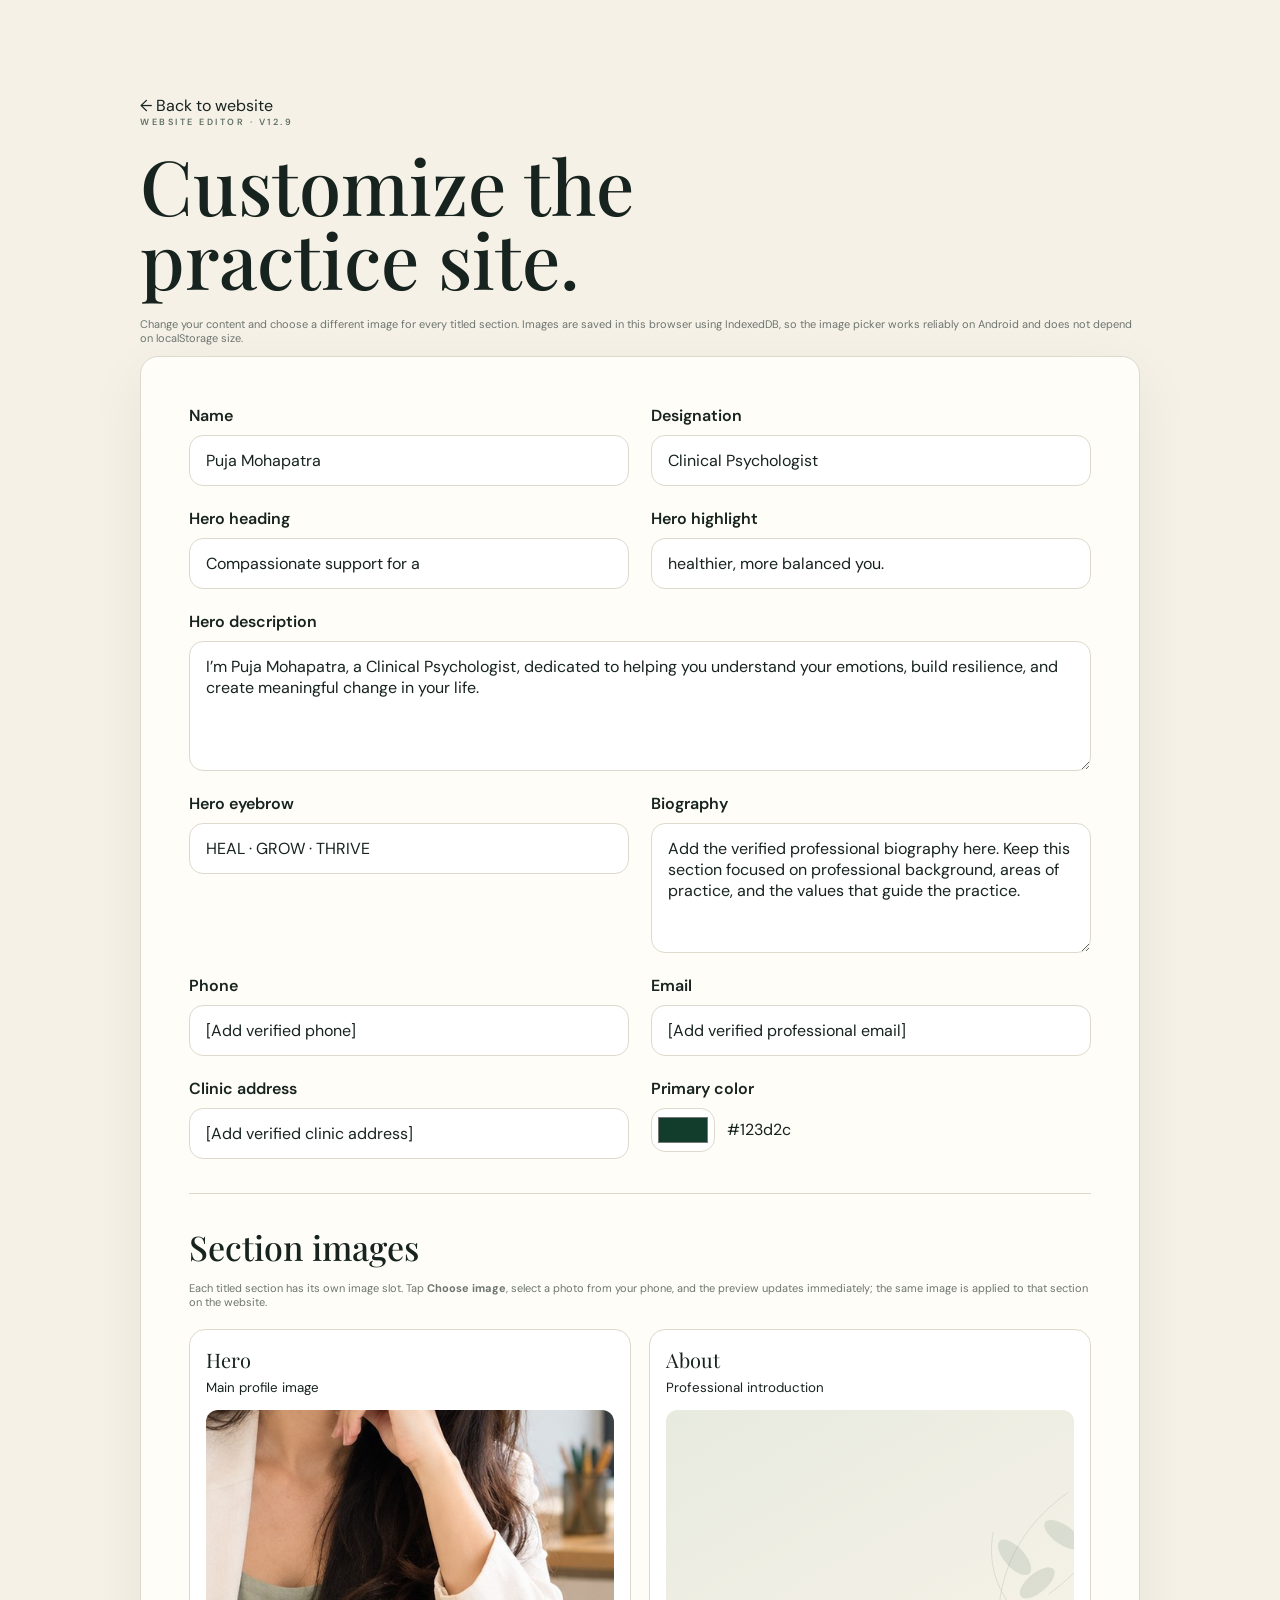
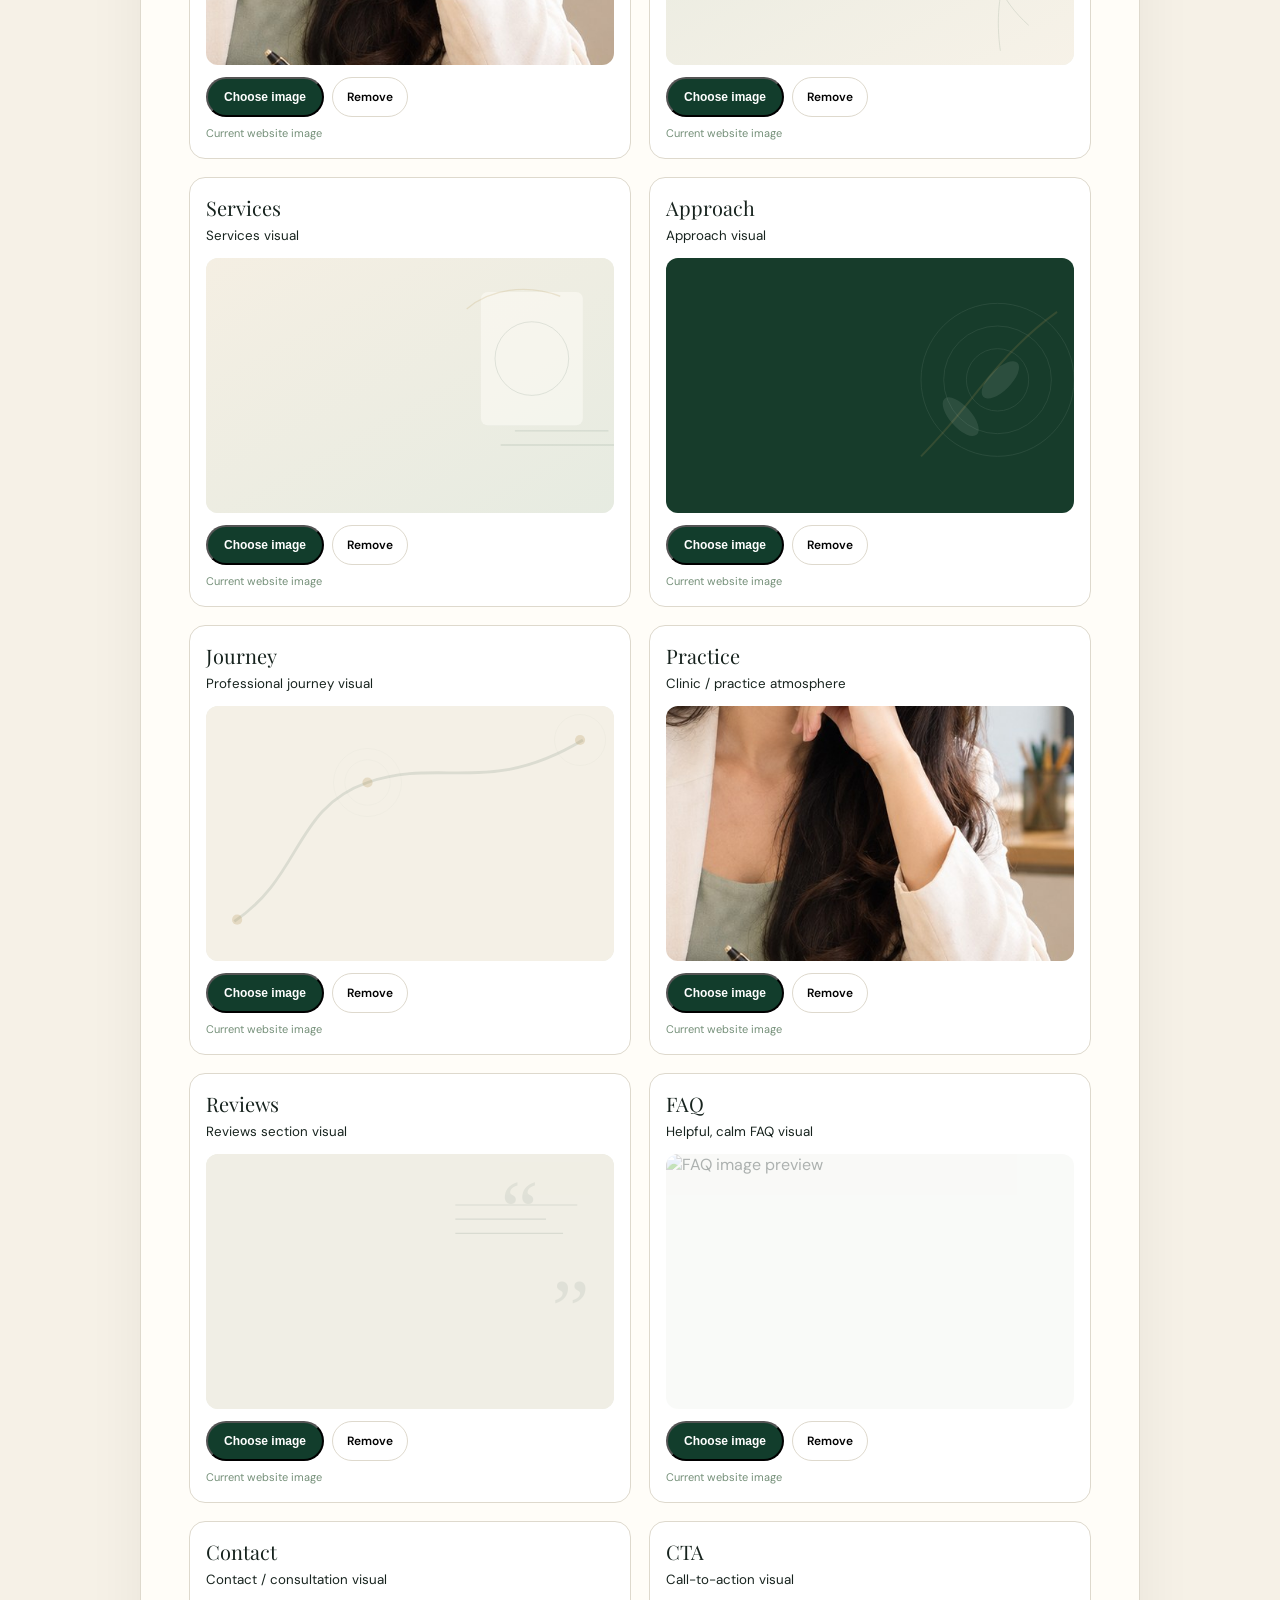
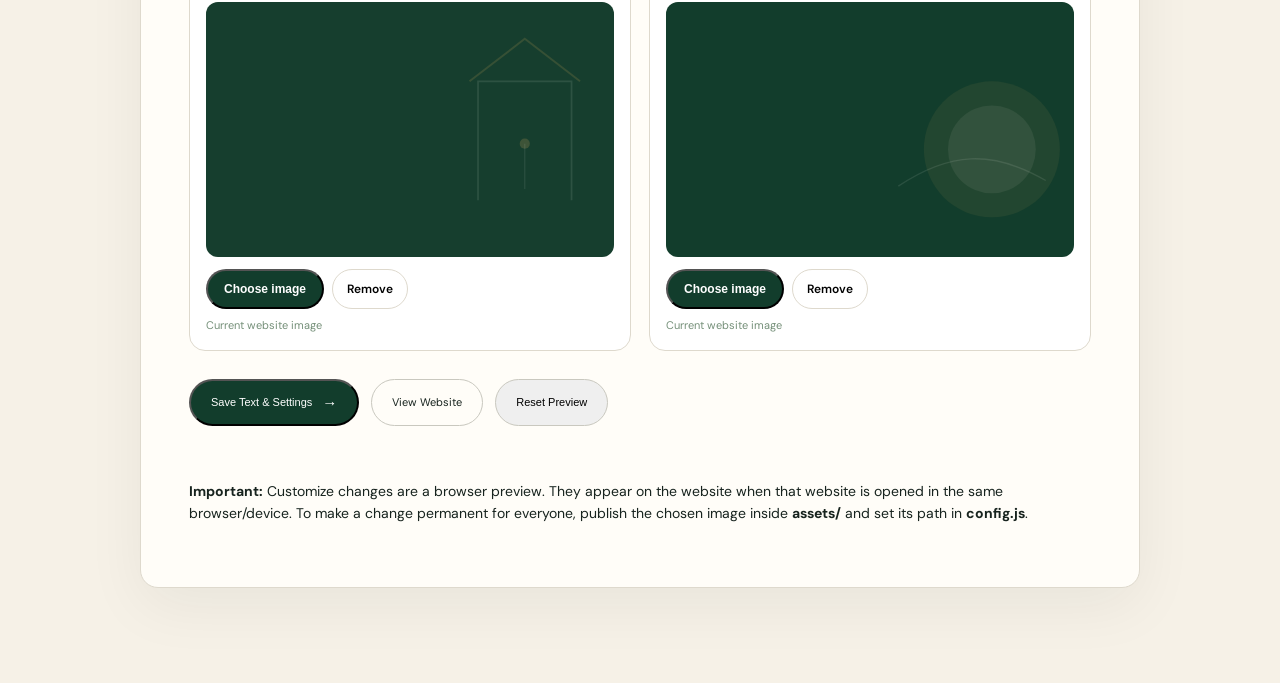
==== commit e531d239: "Add files via upload" ====
--- a/customize.html
+++ b/customize.html
@@ -11,7 +11,7 @@
 @media(max-width:700px){.editor-page{padding:55px 0}.editor-grid,.image-grid{grid-template-columns:1fr}.editor-field.full{grid-column:auto}.editor-card{padding:22px}.editor-title{font-size:48px}.editor-actions .pill{width:100%;justify-content:center}.file-label,.mini-btn{min-height:44px;padding:12px 18px;font-size:13px}}
 </style></head>
 <body><main class="editor-page"><div class="container editor-wrap">
-<a class="back" href="index.html">← Back to website</a><p class="eyebrow">WEBSITE EDITOR · V12.7</p><h1 class="editor-title">Customize the practice site.</h1>
+<a class="back" href="index.html">← Back to website</a><p class="eyebrow">WEBSITE EDITOR · V12.9</p><h1 class="editor-title">Customize the practice site.</h1>
 <p class="muted">Change your content and choose a different image for every titled section. Images are saved in this browser using IndexedDB, so the image picker works reliably on Android and does not depend on localStorage size.</p>
 <form id="editor" class="editor-card"><div class="editor-grid">
 <div class="editor-field"><label for="name">Name</label><input id="name" required></div><div class="editor-field"><label for="designation">Designation</label><input id="designation" required></div>
@@ -37,13 +37,13 @@
 async function del(id){const db=await openDB();return new Promise((resolve,reject)=>{const tx=db.transaction(storeName,'readwrite');tx.objectStore(storeName).delete(id);tx.oncomplete=resolve;tx.onerror=()=>reject(tx.error)})}
 async function clearImages(){const db=await openDB();return new Promise((resolve,reject)=>{const tx=db.transaction(storeName,'readwrite');tx.objectStore(storeName).clear();tx.oncomplete=resolve;tx.onerror=()=>reject(tx.error)})}
 function compressImage(file){return new Promise((resolve,reject)=>{const reader=new FileReader();reader.onload=()=>{const img=new Image();img.onload=()=>{const max=1400,scale=Math.min(1,max/Math.max(img.naturalWidth,img.naturalHeight));const canvas=document.createElement('canvas');canvas.width=Math.max(1,Math.round(img.naturalWidth*scale));canvas.height=Math.max(1,Math.round(img.naturalHeight*scale));const ctx=canvas.getContext('2d');ctx.drawImage(img,0,0,canvas.width,canvas.height);resolve(canvas.toDataURL('image/jpeg',0.82))};img.onerror=reject;img.src=reader.result};reader.onerror=reject;reader.readAsDataURL(file)})}
-const mapKey='pujaSectionImageMapV127';
+const mapKey='pujaSectionImageMapV129';
 function readImageMap(){try{return JSON.parse(localStorage.getItem(mapKey)||'{}')}catch(e){return {}}}
 function writeImageMap(map){try{localStorage.setItem(mapKey,JSON.stringify(map));return true}catch(e){return false}}
 function defaultImage(id){return c?.sectionImages?.[id] || (id==='hero' ? c?.hero?.image : '') || ''}
 async function renderImages(){
   let data={};
-  try{data={...JSON.parse(localStorage.getItem('pujaSectionImageMapV125')||'{}'),...readImageMap(),...(await getAll())}}catch(e){data={...readImageMap()}}
+  try{const rows=await getAll();const idb=Object.fromEntries(rows.map(x=>[x.id,x.dataUrl]));data={...JSON.parse(localStorage.getItem('pujaSectionImageMapV125')||'{}'),...readImageMap(),...idb}}catch(e){data={...readImageMap()}}
   $('imageGrid').innerHTML=sections.map(([id,title,desc])=>{
     const src=data[id]||defaultImage(id);
     return `<article class="image-card"><h3>${title}</h3><small>${desc}</small><img class="image-preview" data-preview="${id}" src="${src}" alt="${title} image preview" onerror="this.style.opacity=.35"><div class="image-actions"><button type="button" class="file-label" data-pick="${id}">Choose image</button><input class="file-input" id="file-${id}" type="file" accept="image/jpeg,image/png,image/webp,image/*" data-file="${id}"><button type="button" class="mini-btn" data-clear="${id}">Remove</button></div><div class="image-status" data-status="${id}">${data[id]?'Saved image':'Current website image'}</div></article>`
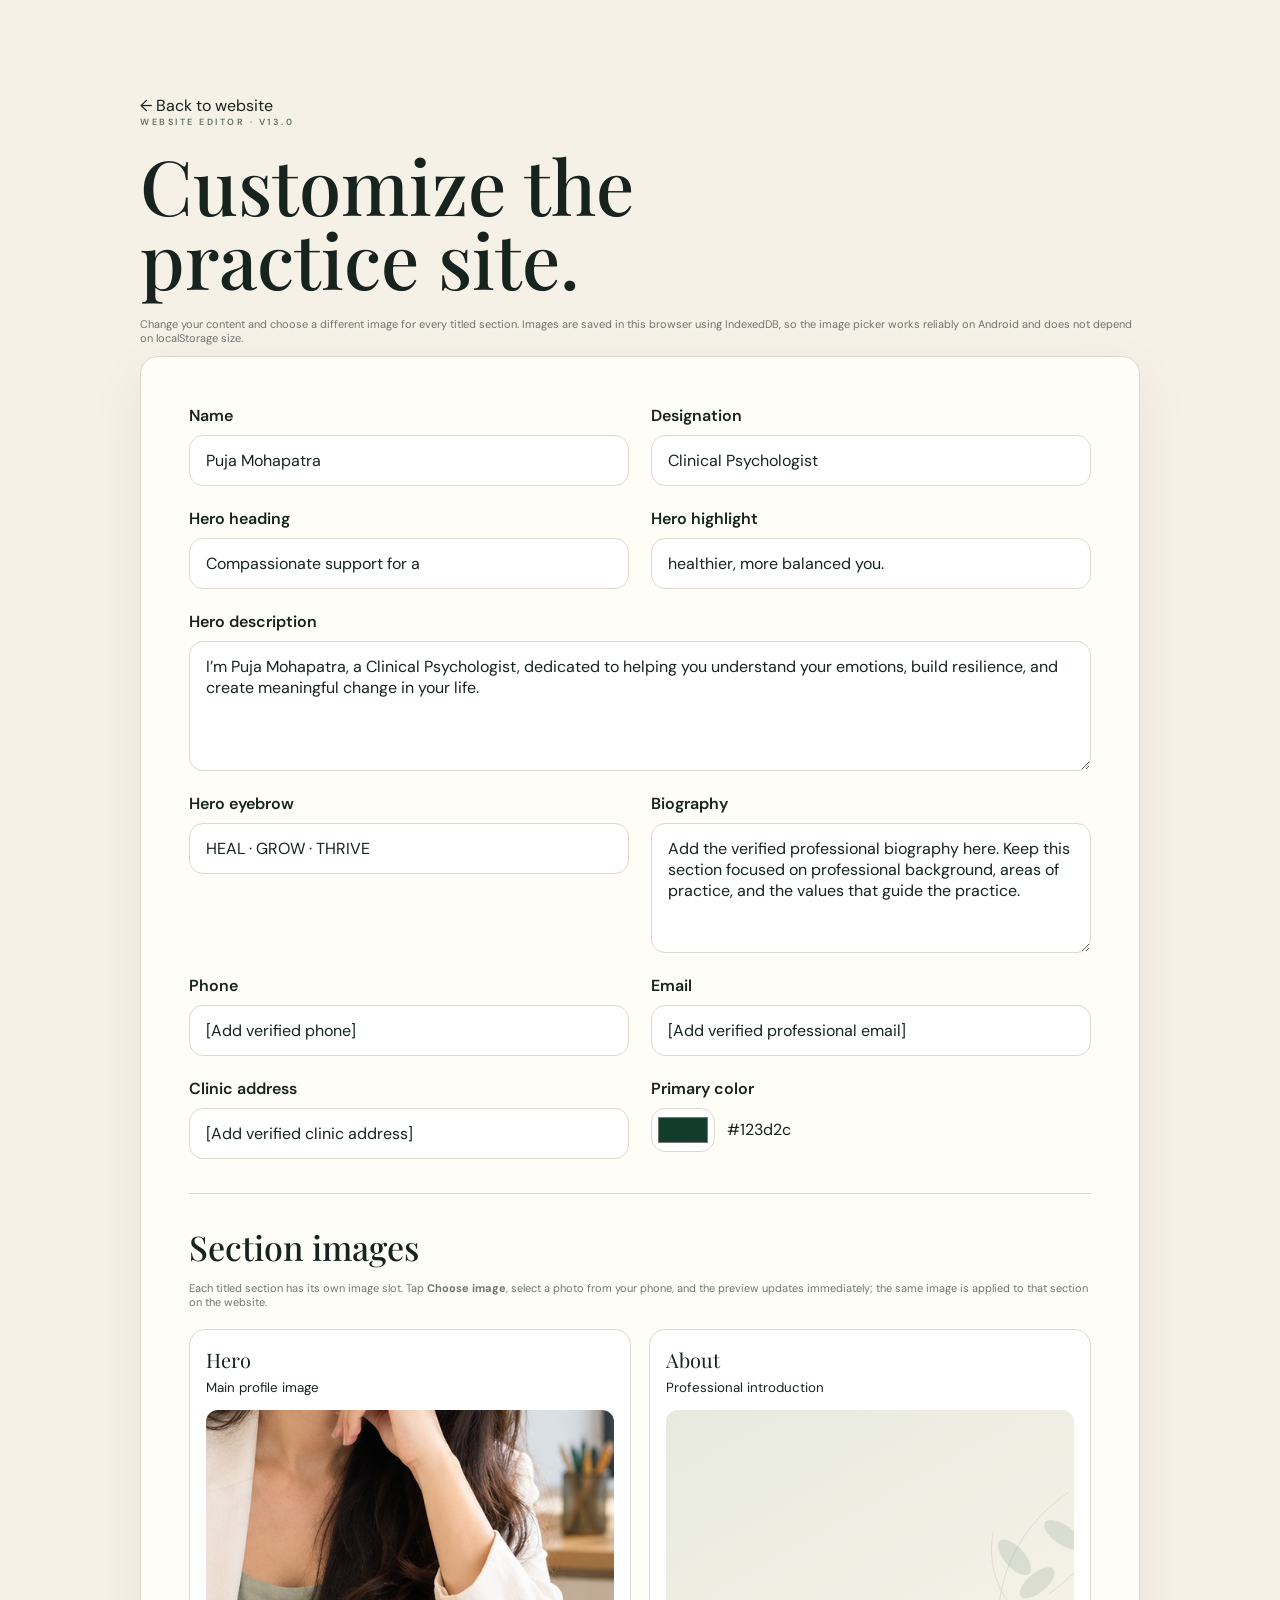
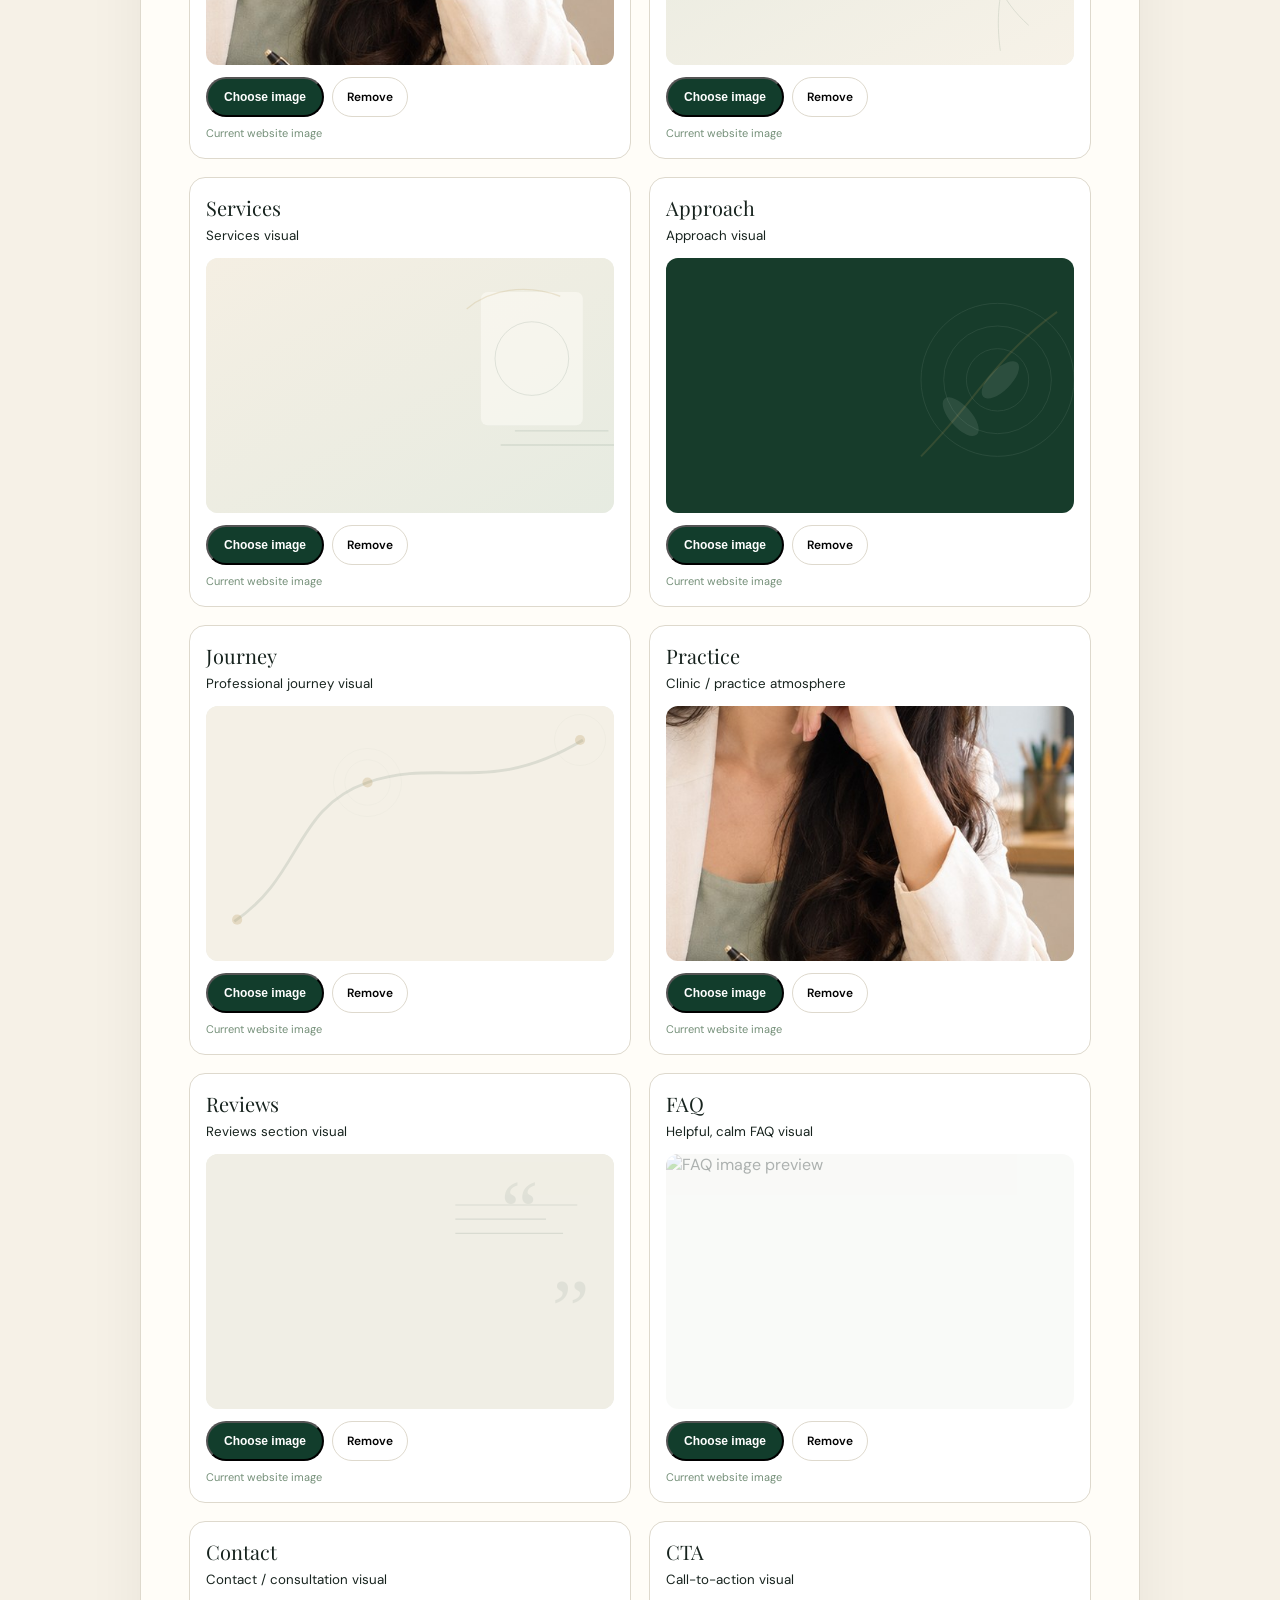
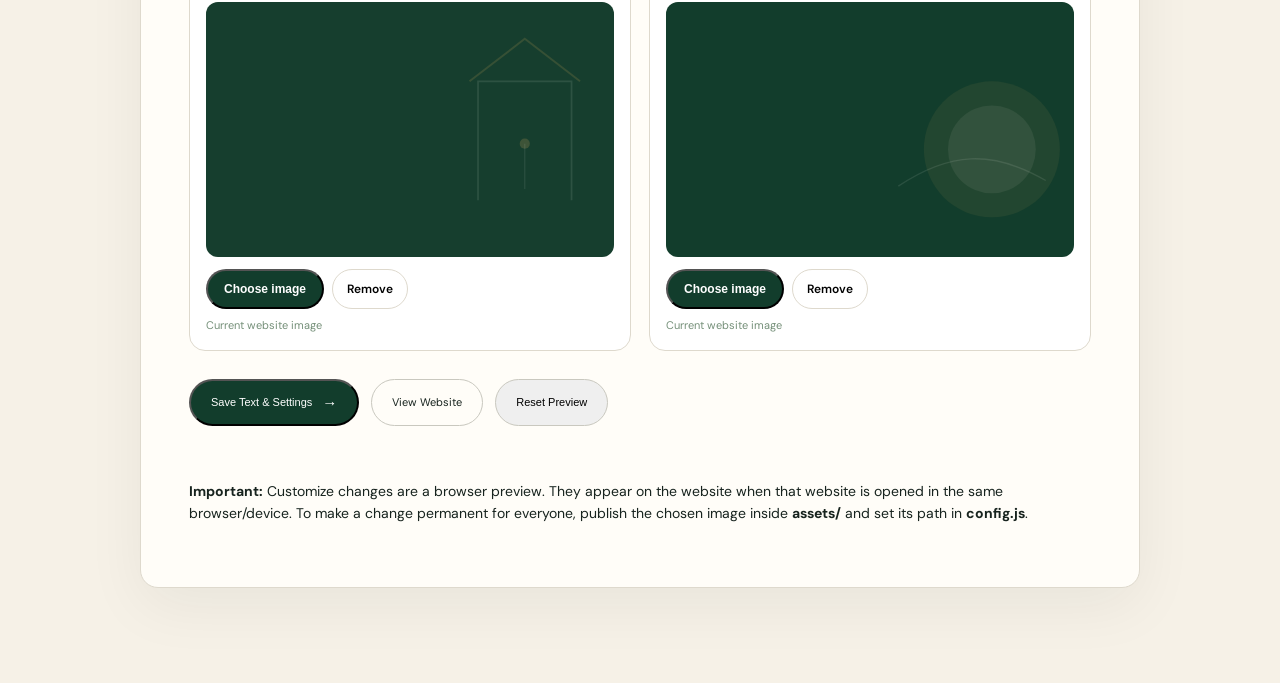
==== commit 6d0e7803: "Add files via upload" ====
--- a/customize.html
+++ b/customize.html
@@ -5,13 +5,13 @@
 <title>Customize | Puja Mohapatra</title>
 <link rel="preconnect" href="https://fonts.googleapis.com"><link rel="preconnect" href="https://fonts.gstatic.com" crossorigin>
 <link href="https://fonts.googleapis.com/css2?family=DM+Sans:wght@400;500;600;700&family=Playfair+Display:ital,wght@400;500;600&display=swap" rel="stylesheet">
-<link rel="stylesheet" href="css/style.css?v=12.7">
+<link rel="stylesheet" href="css/style.css?v=13.0">
 <style>
 .editor-page{padding:95px 0}.editor-wrap{max-width:1000px;margin:auto}.editor-title{font:500 clamp(44px,7vw,76px)/.98 'Playfair Display',serif;max-width:760px;margin:20px 0}.editor-card{background:#fffdf8;border:1px solid var(--line);border-radius:var(--radius);padding:clamp(24px,5vw,48px);box-shadow:0 18px 60px rgba(23,35,30,.06)}.editor-grid{display:grid;grid-template-columns:1fr 1fr;gap:22px}.editor-field{display:flex;flex-direction:column;gap:9px}.editor-field.full{grid-column:1/-1}.editor-field label{font-weight:600}.editor-field input,.editor-field textarea{width:100%;box-sizing:border-box;border:1px solid var(--line);border-radius:14px;background:#fff;padding:14px 16px;font:inherit;color:var(--ink)}.editor-field textarea{min-height:130px;resize:vertical}.editor-actions{display:flex;flex-wrap:wrap;gap:12px;margin-top:28px}.editor-note{margin-top:18px;color:var(--muted);font-size:14px;line-height:1.6}.color-row{display:flex;align-items:center;gap:12px}.color-row input{width:64px;height:44px;padding:4px}.status{margin-top:16px;font-weight:600;color:var(--primary);min-height:20px}.image-panel{margin-top:34px;padding-top:30px;border-top:1px solid var(--line)}.image-panel h2{font:500 34px 'Playfair Display',serif;margin:0 0 8px}.image-grid{display:grid;grid-template-columns:repeat(2,1fr);gap:18px;margin-top:20px}.image-card{border:1px solid var(--line);border-radius:16px;padding:16px;background:#fff;transition:transform .25s ease,box-shadow .25s ease}.image-card:hover{transform:translateY(-3px);box-shadow:0 15px 35px rgba(23,35,30,.07)}.image-card h3{font:20px 'Playfair Display',serif;margin:0 0 5px}.image-card small{display:block;color:var(--muted);line-height:1.5;margin-bottom:12px}.image-preview{width:100%;aspect-ratio:16/10;border-radius:12px;object-fit:cover;background:#eef0ea;display:block;margin-bottom:12px}.image-actions{display:flex;gap:8px;flex-wrap:wrap}.file-label{display:inline-flex;align-items:center;justify-content:center;padding:11px 16px;border-radius:999px;background:var(--primary);color:#fff;cursor:pointer;font-size:12px;font-weight:700;user-select:none;-webkit-tap-highlight-color:transparent}.file-label:active{transform:scale(.98)}.file-input{position:absolute!important;left:-9999px!important;width:1px!important;height:1px!important;opacity:0!important}.mini-btn{border:1px solid var(--line);background:#fff;padding:10px 14px;border-radius:999px;cursor:pointer;font:600 12px 'DM Sans';-webkit-tap-highlight-color:transparent}.image-status{font-size:11px;color:var(--sage);margin-top:9px;min-height:16px}.danger-note{margin-top:18px;padding:14px 16px;border-radius:12px;background:#f6f1e7;color:#68736c;font-size:12px;line-height:1.6}
 @media(max-width:700px){.editor-page{padding:55px 0}.editor-grid,.image-grid{grid-template-columns:1fr}.editor-field.full{grid-column:auto}.editor-card{padding:22px}.editor-title{font-size:48px}.editor-actions .pill{width:100%;justify-content:center}.file-label,.mini-btn{min-height:44px;padding:12px 18px;font-size:13px}}
 </style></head>
 <body><main class="editor-page"><div class="container editor-wrap">
-<a class="back" href="index.html">← Back to website</a><p class="eyebrow">WEBSITE EDITOR · V12.9</p><h1 class="editor-title">Customize the practice site.</h1>
+<a class="back" href="index.html">← Back to website</a><p class="eyebrow">WEBSITE EDITOR · V13.0</p><h1 class="editor-title">Customize the practice site.</h1>
 <p class="muted">Change your content and choose a different image for every titled section. Images are saved in this browser using IndexedDB, so the image picker works reliably on Android and does not depend on localStorage size.</p>
 <form id="editor" class="editor-card"><div class="editor-grid">
 <div class="editor-field"><label for="name">Name</label><input id="name" required></div><div class="editor-field"><label for="designation">Designation</label><input id="designation" required></div>
@@ -25,7 +25,7 @@
 </form></div></main>
 <script src="config.js"></script><script>
 (()=>{
-const c=window.SITE_CONFIG||{}, key='pujaSiteConfigV12', dbName='pujaSiteCustomizerV12_5', storeName='images';
+const c=window.SITE_CONFIG||{}, key='pujaSiteConfigV13', dbName='pujaSiteCustomizerV13', storeName='images';
 const $=id=>document.getElementById(id); const $$=s=>[...document.querySelectorAll(s)];
 const saved=()=>{try{return JSON.parse(localStorage.getItem(key)||'null')||{}}catch(e){return {}}};
 let state=saved(); const get=(a,b)=>state?.[a]?.[b]??c?.[a]?.[b]??'';
@@ -37,13 +37,13 @@
 async function del(id){const db=await openDB();return new Promise((resolve,reject)=>{const tx=db.transaction(storeName,'readwrite');tx.objectStore(storeName).delete(id);tx.oncomplete=resolve;tx.onerror=()=>reject(tx.error)})}
 async function clearImages(){const db=await openDB();return new Promise((resolve,reject)=>{const tx=db.transaction(storeName,'readwrite');tx.objectStore(storeName).clear();tx.oncomplete=resolve;tx.onerror=()=>reject(tx.error)})}
 function compressImage(file){return new Promise((resolve,reject)=>{const reader=new FileReader();reader.onload=()=>{const img=new Image();img.onload=()=>{const max=1400,scale=Math.min(1,max/Math.max(img.naturalWidth,img.naturalHeight));const canvas=document.createElement('canvas');canvas.width=Math.max(1,Math.round(img.naturalWidth*scale));canvas.height=Math.max(1,Math.round(img.naturalHeight*scale));const ctx=canvas.getContext('2d');ctx.drawImage(img,0,0,canvas.width,canvas.height);resolve(canvas.toDataURL('image/jpeg',0.82))};img.onerror=reject;img.src=reader.result};reader.onerror=reject;reader.readAsDataURL(file)})}
-const mapKey='pujaSectionImageMapV129';
+const mapKey='pujaSectionImageMapV13';
 function readImageMap(){try{return JSON.parse(localStorage.getItem(mapKey)||'{}')}catch(e){return {}}}
 function writeImageMap(map){try{localStorage.setItem(mapKey,JSON.stringify(map));return true}catch(e){return false}}
 function defaultImage(id){return c?.sectionImages?.[id] || (id==='hero' ? c?.hero?.image : '') || ''}
 async function renderImages(){
   let data={};
-  try{const rows=await getAll();const idb=Object.fromEntries(rows.map(x=>[x.id,x.dataUrl]));data={...JSON.parse(localStorage.getItem('pujaSectionImageMapV125')||'{}'),...readImageMap(),...idb}}catch(e){data={...readImageMap()}}
+  try{const rows=await getAll();const idb=Object.fromEntries(rows.map(x=>[x.id,x.dataUrl]));data={...readImageMap(),...idb}}catch(e){data={...readImageMap()}}
   $('imageGrid').innerHTML=sections.map(([id,title,desc])=>{
     const src=data[id]||defaultImage(id);
     return `<article class="image-card"><h3>${title}</h3><small>${desc}</small><img class="image-preview" data-preview="${id}" src="${src}" alt="${title} image preview" onerror="this.style.opacity=.35"><div class="image-actions"><button type="button" class="file-label" data-pick="${id}">Choose image</button><input class="file-input" id="file-${id}" type="file" accept="image/jpeg,image/png,image/webp,image/*" data-file="${id}"><button type="button" class="mini-btn" data-clear="${id}">Remove</button></div><div class="image-status" data-status="${id}">${data[id]?'Saved image':'Current website image'}</div></article>`
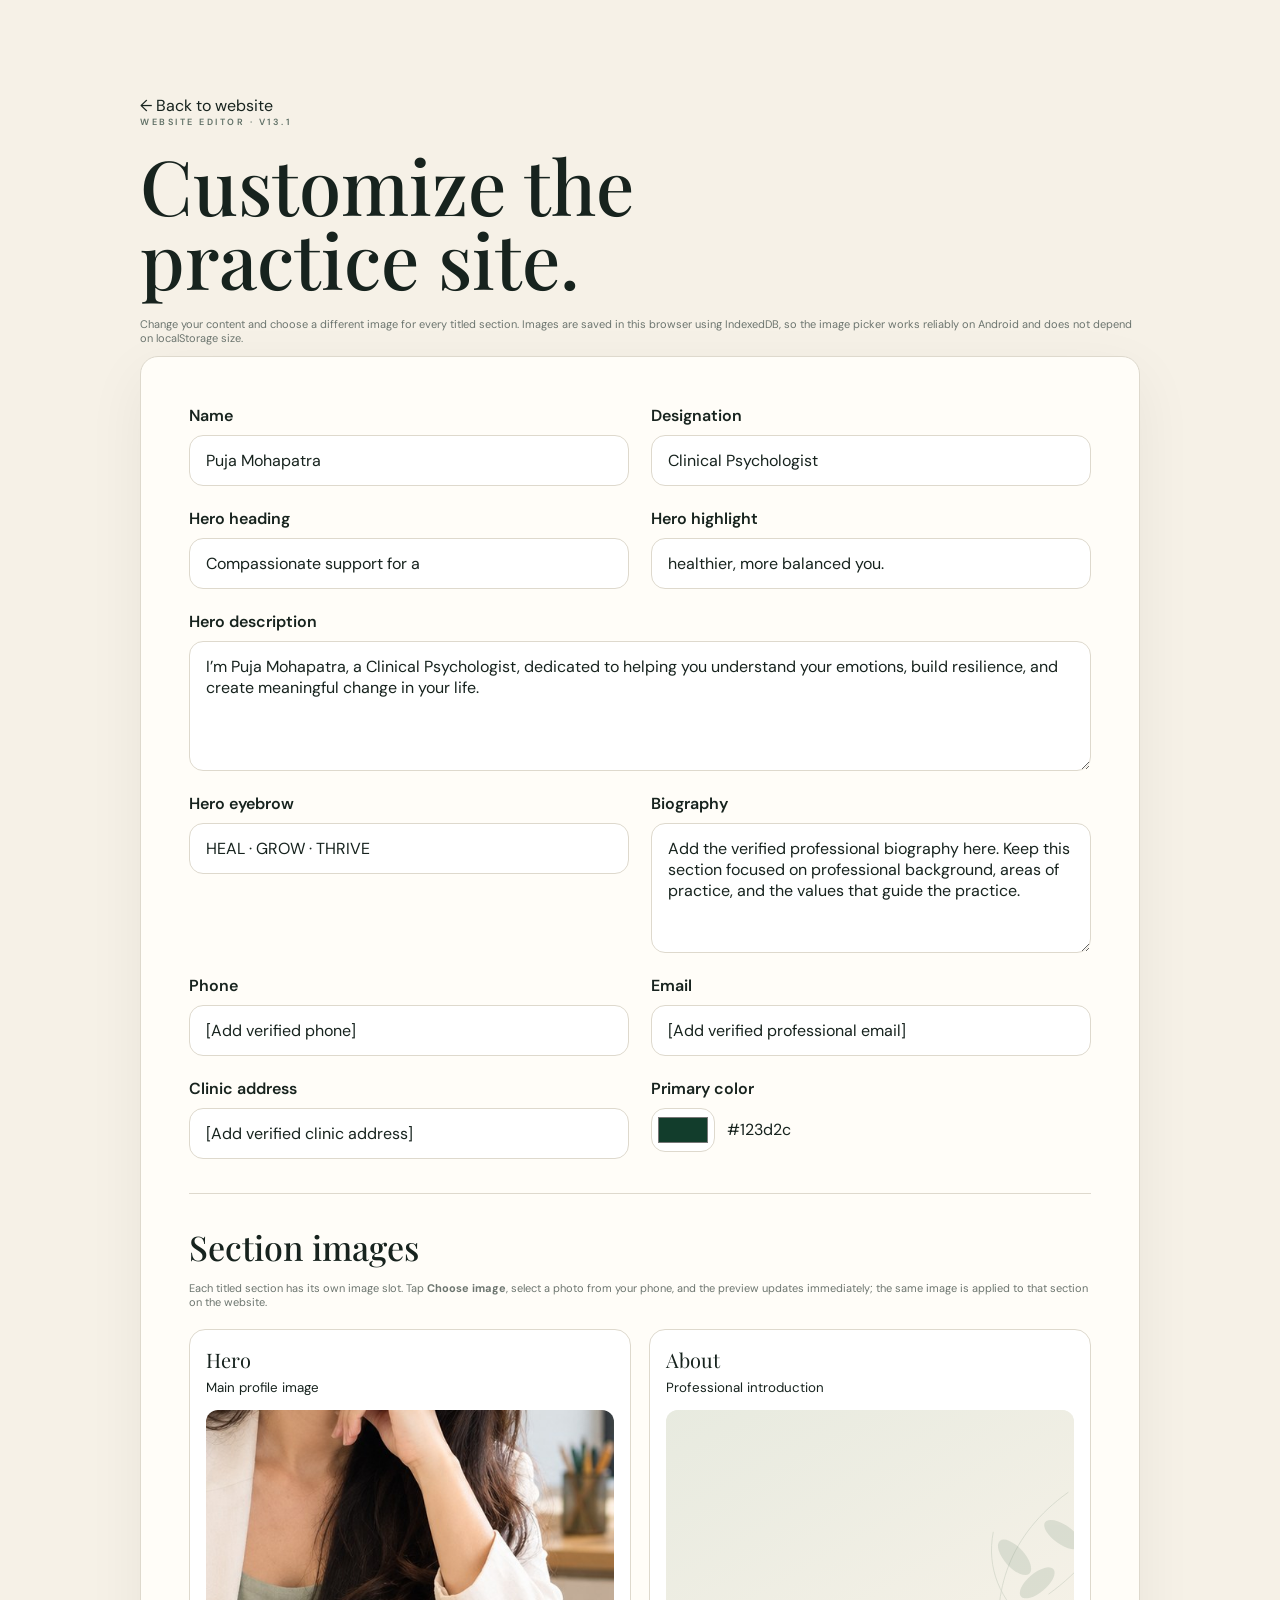
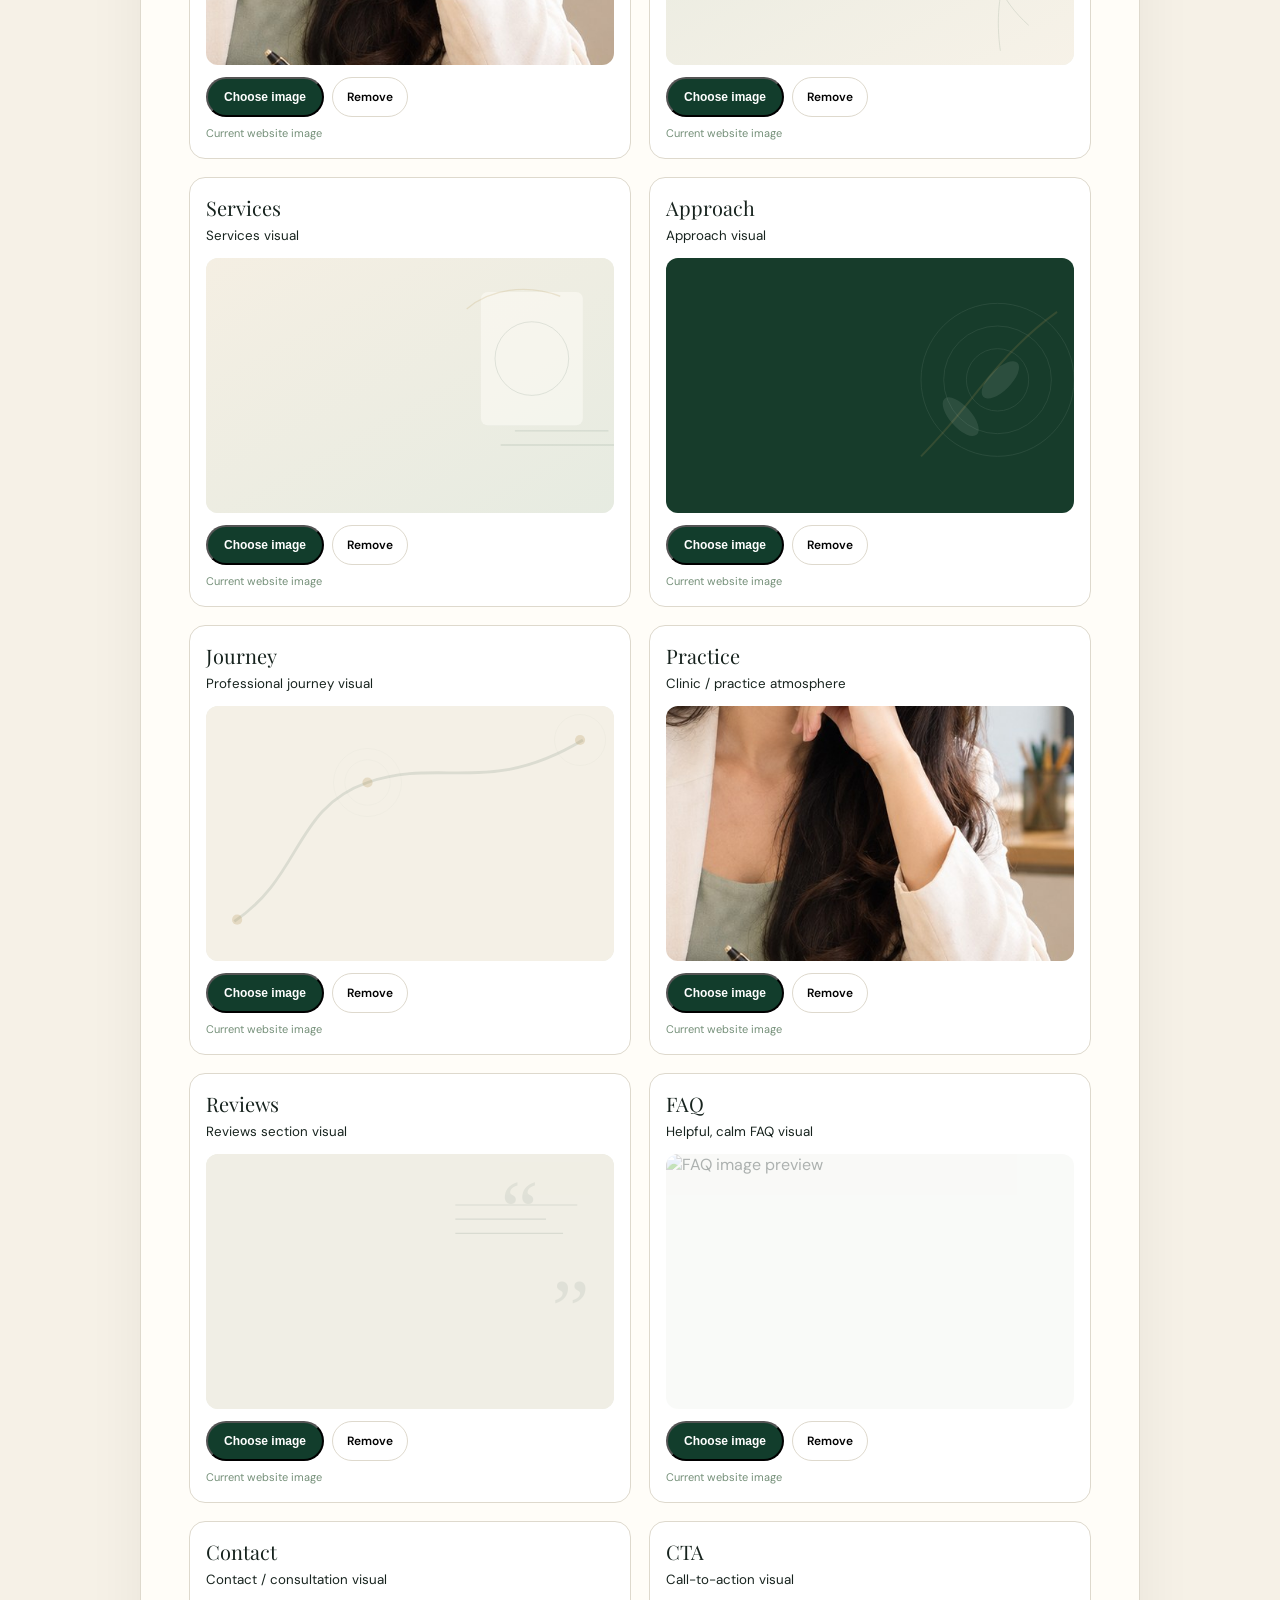
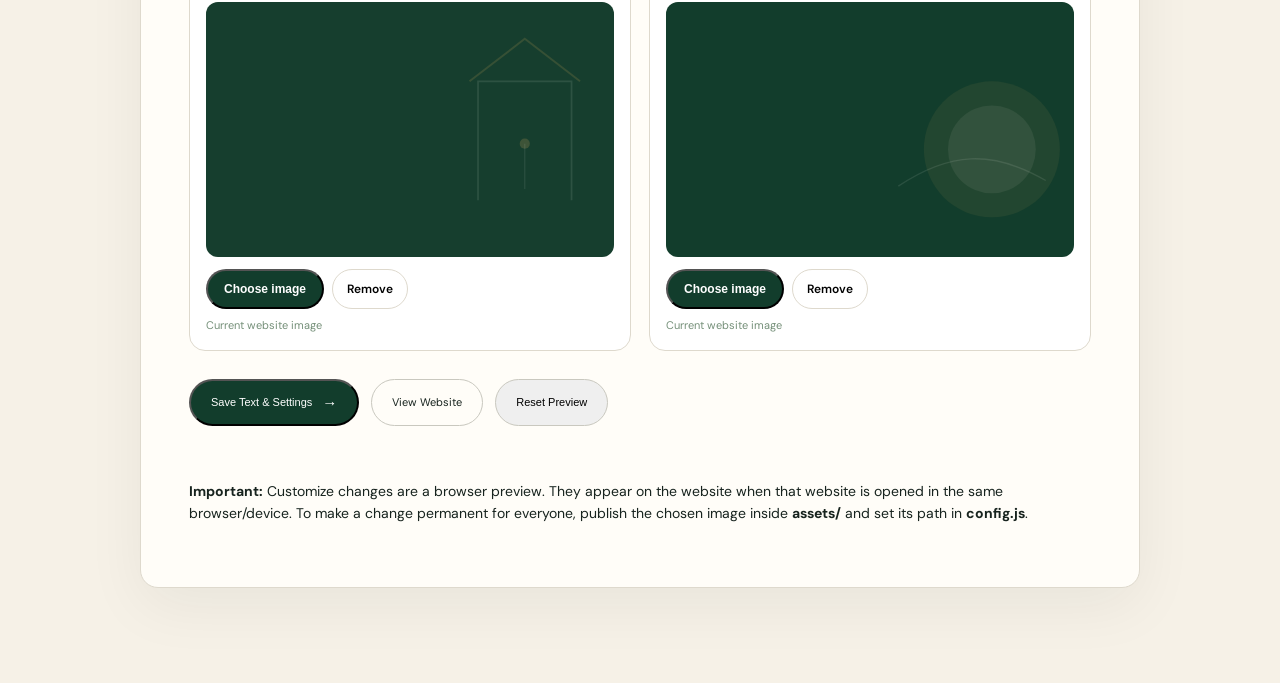
==== commit 280a9023: "Add files via upload" ====
--- a/customize.html
+++ b/customize.html
@@ -11,7 +11,7 @@
 @media(max-width:700px){.editor-page{padding:55px 0}.editor-grid,.image-grid{grid-template-columns:1fr}.editor-field.full{grid-column:auto}.editor-card{padding:22px}.editor-title{font-size:48px}.editor-actions .pill{width:100%;justify-content:center}.file-label,.mini-btn{min-height:44px;padding:12px 18px;font-size:13px}}
 </style></head>
 <body><main class="editor-page"><div class="container editor-wrap">
-<a class="back" href="index.html">← Back to website</a><p class="eyebrow">WEBSITE EDITOR · V13.0</p><h1 class="editor-title">Customize the practice site.</h1>
+<a class="back" href="index.html">← Back to website</a><p class="eyebrow">WEBSITE EDITOR · V13.1</p><h1 class="editor-title">Customize the practice site.</h1>
 <p class="muted">Change your content and choose a different image for every titled section. Images are saved in this browser using IndexedDB, so the image picker works reliably on Android and does not depend on localStorage size.</p>
 <form id="editor" class="editor-card"><div class="editor-grid">
 <div class="editor-field"><label for="name">Name</label><input id="name" required></div><div class="editor-field"><label for="designation">Designation</label><input id="designation" required></div>
@@ -43,32 +43,69 @@
 function defaultImage(id){return c?.sectionImages?.[id] || (id==='hero' ? c?.hero?.image : '') || ''}
 async function renderImages(){
   let data={};
-  try{const rows=await getAll();const idb=Object.fromEntries(rows.map(x=>[x.id,x.dataUrl]));data={...readImageMap(),...idb}}catch(e){data={...readImageMap()}}
+  try{
+    const rows=await getAll();
+    data=Object.fromEntries(rows.map(x=>[x.id,x.dataUrl]).filter(x=>x[1]));
+  }catch(e){ console.warn('Image database unavailable',e); }
   $('imageGrid').innerHTML=sections.map(([id,title,desc])=>{
     const src=data[id]||defaultImage(id);
-    return `<article class="image-card"><h3>${title}</h3><small>${desc}</small><img class="image-preview" data-preview="${id}" src="${src}" alt="${title} image preview" onerror="this.style.opacity=.35"><div class="image-actions"><button type="button" class="file-label" data-pick="${id}">Choose image</button><input class="file-input" id="file-${id}" type="file" accept="image/jpeg,image/png,image/webp,image/*" data-file="${id}"><button type="button" class="mini-btn" data-clear="${id}">Remove</button></div><div class="image-status" data-status="${id}">${data[id]?'Saved image':'Current website image'}</div></article>`
+    return `<article class="image-card"><h3>${title}</h3><small>${desc}</small><img class="image-preview" data-preview="${id}" src="${src}" alt="${title} image preview" onerror="this.style.opacity=.35"><div class="image-actions"><button type="button" class="file-label" data-pick="${id}">Choose image</button><input class="file-input" id="file-${id}" type="file" accept="image/jpeg,image/png,image/webp,image/*" data-file="${id}"><button type="button" class="mini-btn" data-clear="${id}">Remove</button></div><div class="image-status" data-status="${id}">${data[id]?'Saved image':'Current website image'}</div></article>`;
   }).join('');
-  $$('[data-pick]').forEach(btn=>btn.addEventListener('click',()=>{const input=$(`#file-${btn.dataset.pick}`);if(input){input.value='';input.click()}}));
-  $$('[data-file]').forEach(input=>input.addEventListener('change',async e=>{
-    const file=e.target.files?.[0],id=e.target.dataset.file;if(!file)return;
+
+  // Event delegation: keeps buttons reliable on Android and after any re-render.
+  $('imageGrid').onclick=async e=>{
+    const pick=e.target.closest('[data-pick]');
+    if(pick){
+      e.preventDefault();
+      const input=$(`#file-${pick.dataset.pick}`);
+      if(input){ input.value=''; input.click(); }
+      return;
+    }
+    const clear=e.target.closest('[data-clear]');
+    if(clear){
+      e.preventDefault();
+      const id=clear.dataset.clear;
+      const status=$(`[data-status="${id}"]`);
+      const preview=$(`[data-preview="${id}"]`);
+      clear.disabled=true;
+      if(status) status.textContent='Removing…';
+      try{
+        await del(id);
+        const map=readImageMap();
+        if(Object.prototype.hasOwnProperty.call(map,id)){ delete map[id]; writeImageMap(map); }
+        if(preview){ preview.src=defaultImage(id); preview.style.opacity='1'; }
+        if(status) status.textContent='Using website default image';
+        $('status').textContent=`${id[0].toUpperCase()+id.slice(1)} image removed ✓`;
+      }catch(err){
+        if(status) status.textContent='Could not remove image. Please try again.';
+        $('status').textContent='Image removal failed on this device.';
+        console.error(err);
+      }finally{ clear.disabled=false; }
+    }
+  };
+
+  $('imageGrid').onchange=async e=>{
+    const input=e.target.closest('[data-file]');
+    if(!input)return;
+    const file=input.files?.[0],id=input.dataset.file;
+    if(!file)return;
     const status=$(`[data-status="${id}"]`),preview=$(`[data-preview="${id}"]`);
-    status.textContent='Preparing image…';
+    if(status) status.textContent='Preparing image…';
     try{
-      if(!file.type.startsWith('image/'))throw new Error('type');
+      if(!file.type.startsWith('image/')) throw new Error('type');
       const dataUrl=await compressImage(file);
-      const map=readImageMap();map[id]=dataUrl;
-      if(!writeImageMap(map))throw new Error('storage');
       await put(id,dataUrl);
+      const map=readImageMap(); delete map[id]; writeImageMap(map);
       if(preview){preview.src=dataUrl;preview.style.opacity='1';}
-      status.textContent='Image saved ✓';$('status').textContent=`${id[0].toUpperCase()+id.slice(1)} image preview updated. Tap View Website to verify.`;
-    }catch(err){status.textContent='Could not save this image. Try a smaller JPG/PNG/WebP.';$('status').textContent='Image could not be saved on this device.'}
-    e.target.value='';
-  }));
-  $$('[data-clear]').forEach(btn=>btn.addEventListener('click',async()=>{
-    const id=btn.dataset.clear;const map=readImageMap();delete map[id];writeImageMap(map);try{await del(id)}catch(e){}
-    const preview=$(`[data-preview="${id}"]`);if(preview){preview.src=defaultImage(id);preview.style.opacity='1'}
-    $(`[data-status="${id}"]`).textContent='Using website default image';$('status').textContent=`${id[0].toUpperCase()+id.slice(1)} image reset.`;
-  }));
+      if(status) status.textContent='Image saved ✓';
+      $('status').textContent=`${id[0].toUpperCase()+id.slice(1)} image preview updated. Tap View Website to verify.`;
+    }catch(err){
+      if(status) status.textContent='Could not save this image. Try a smaller JPG/PNG/WebP.';
+      $('status').textContent='Image could not be saved on this device.';
+      console.error(err);
+    }
+    input.value='';
+  };
 }
 renderImages().catch(()=>{$('status').textContent='Image editor could not open. Please refresh the page.'});
 $('editor').onsubmit=e=>{e.preventDefault();state={...state,professional:{name:$('name').value,designation:$('designation').value,biography:$('bio').value},hero:{...(state.hero||{}),eyebrow:$('eyebrow').value,heading:$('heading').value,highlight:$('highlight').value,description:$('description').value},contact:{phone:$('phone').value,email:$('email').value,address:$('address').value},appearance:{...(state.appearance||{}),primary:$('primary').value}};try{localStorage.setItem(key,JSON.stringify(state));$('status').textContent='Text & settings saved ✓'}catch(err){$('status').textContent='Could not save text settings.'}};
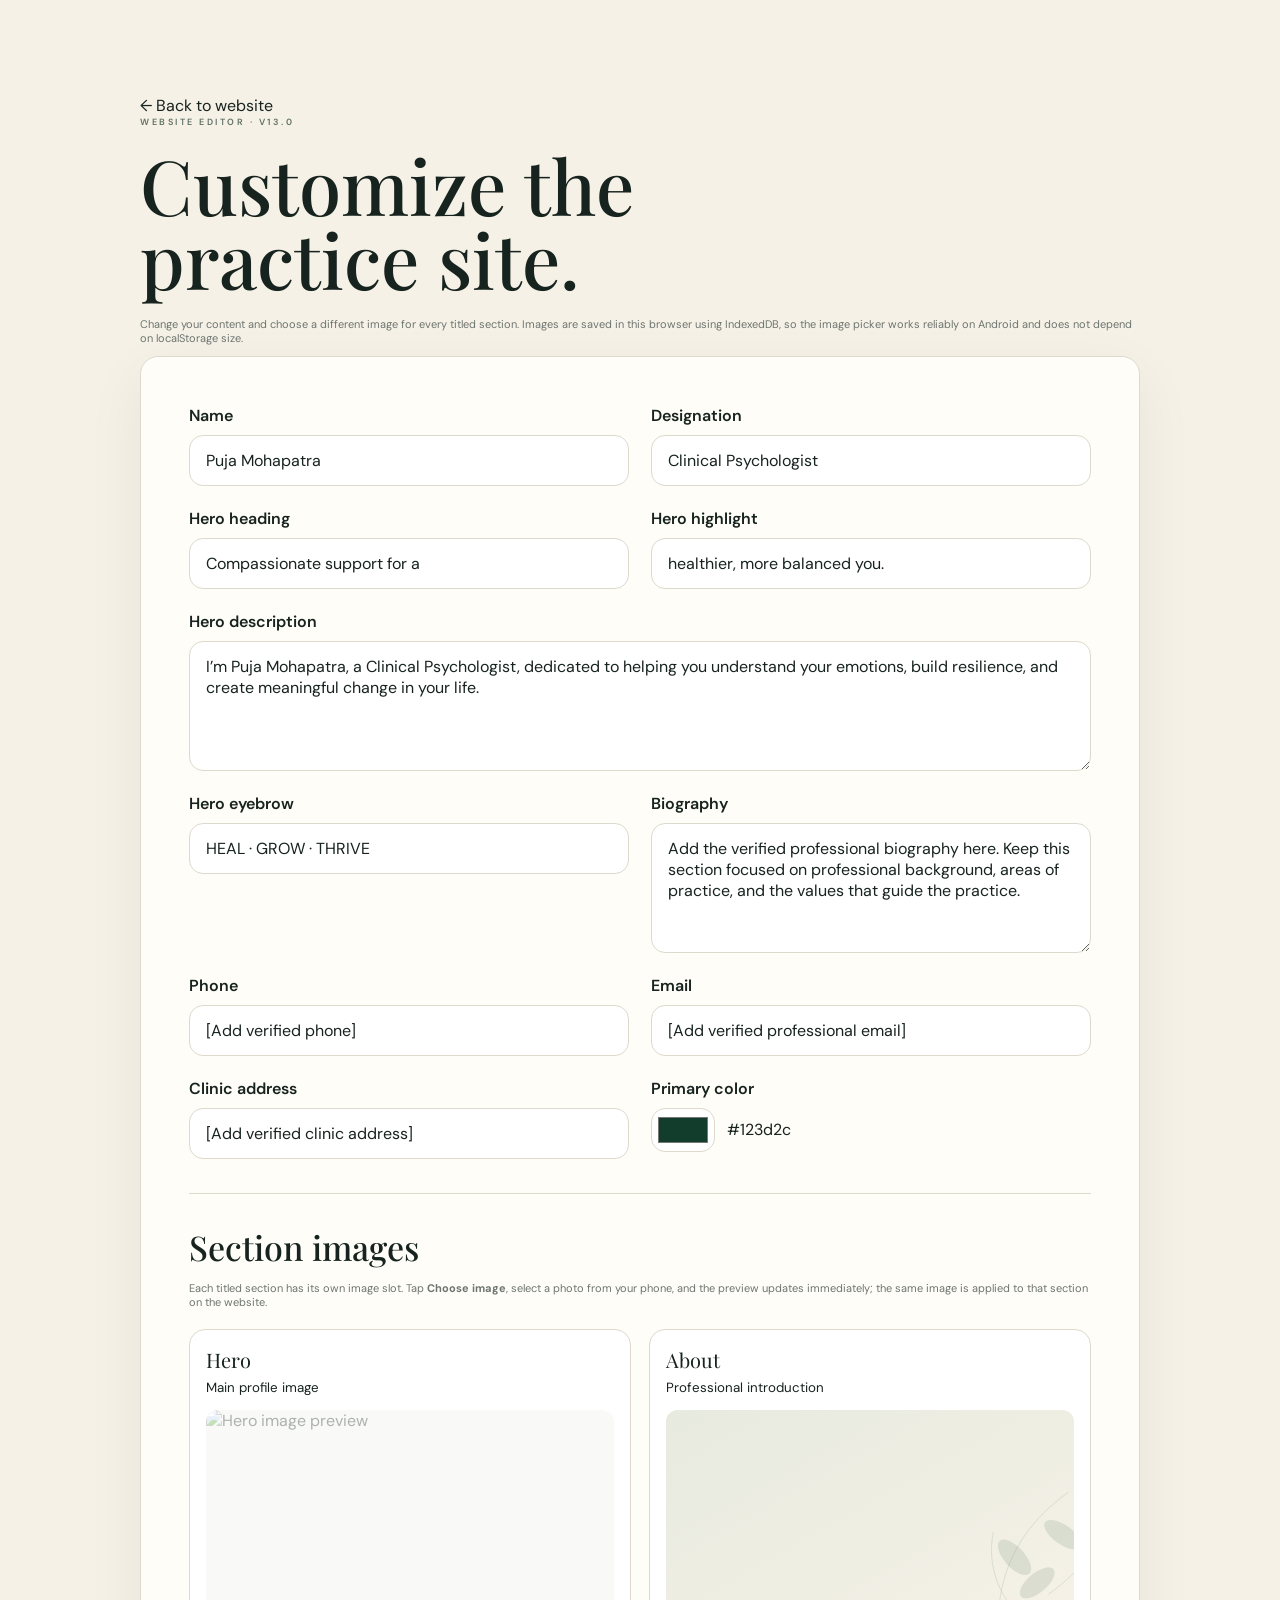
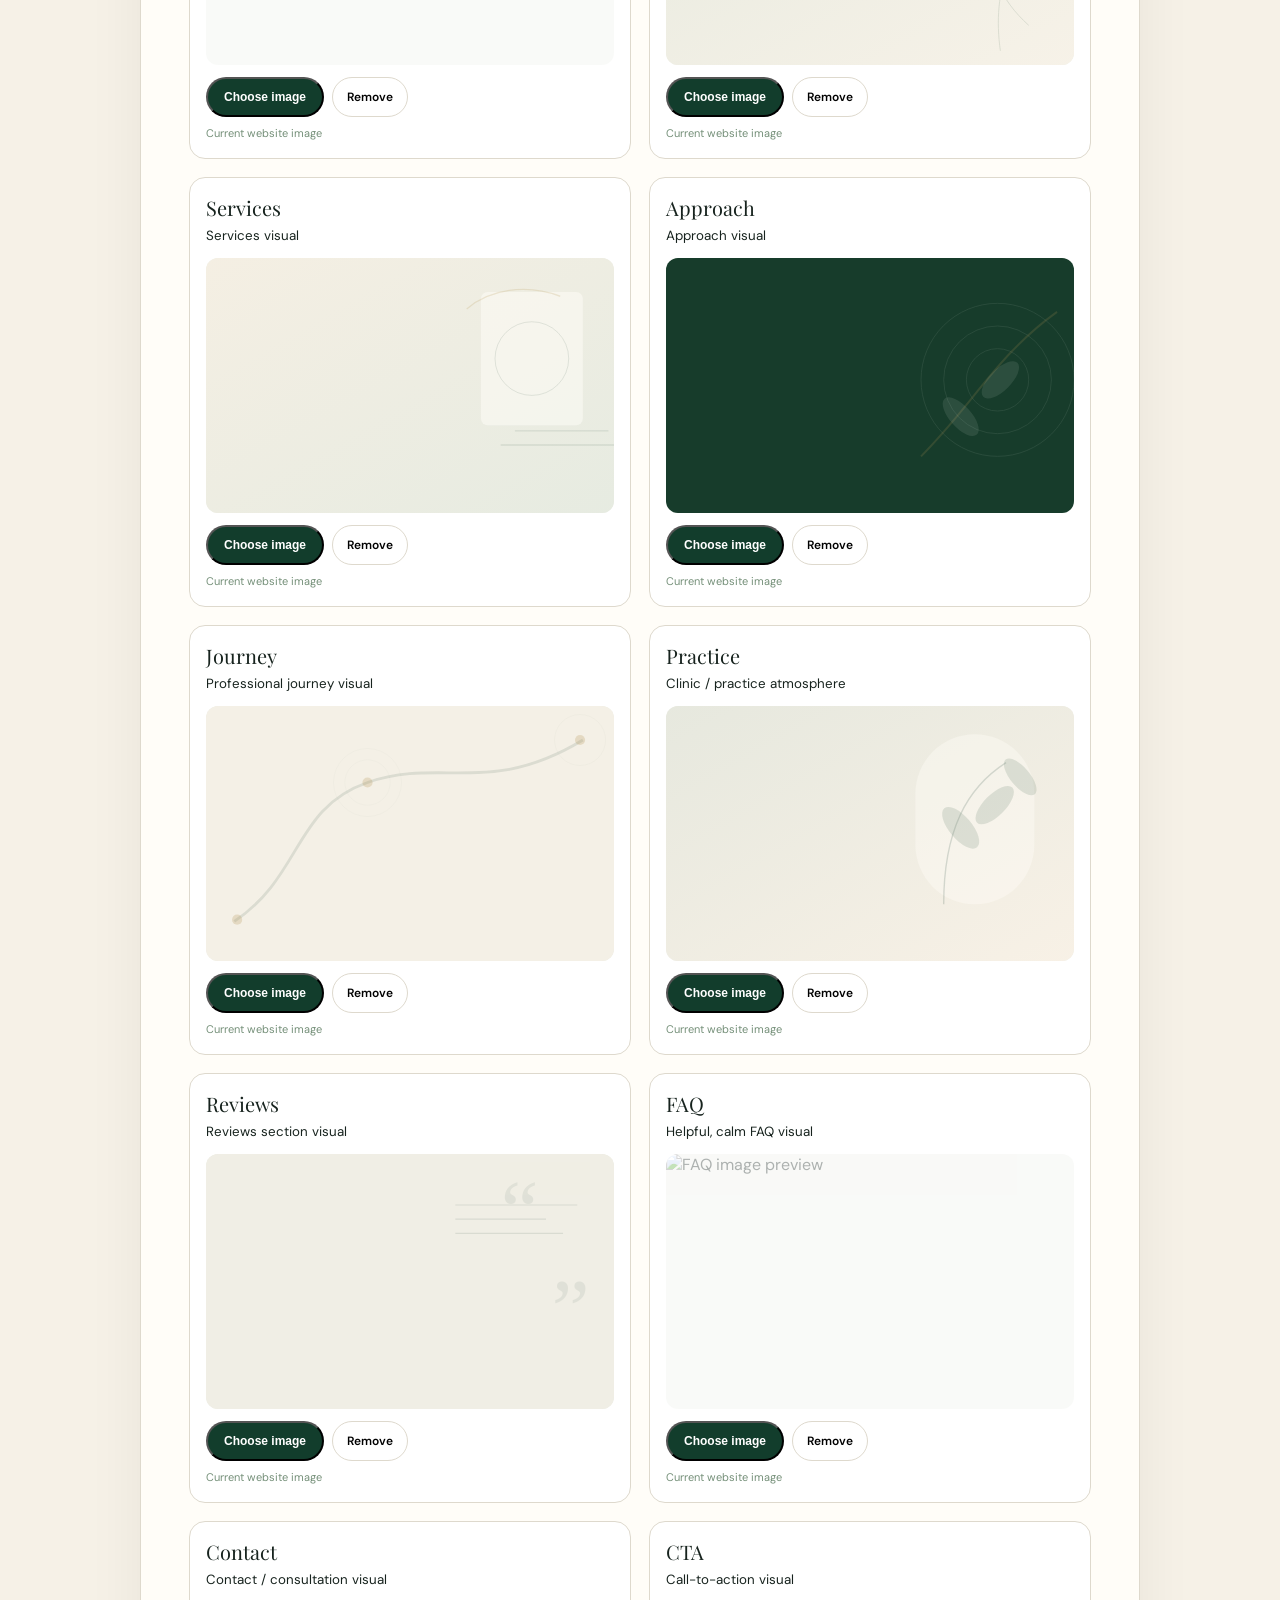
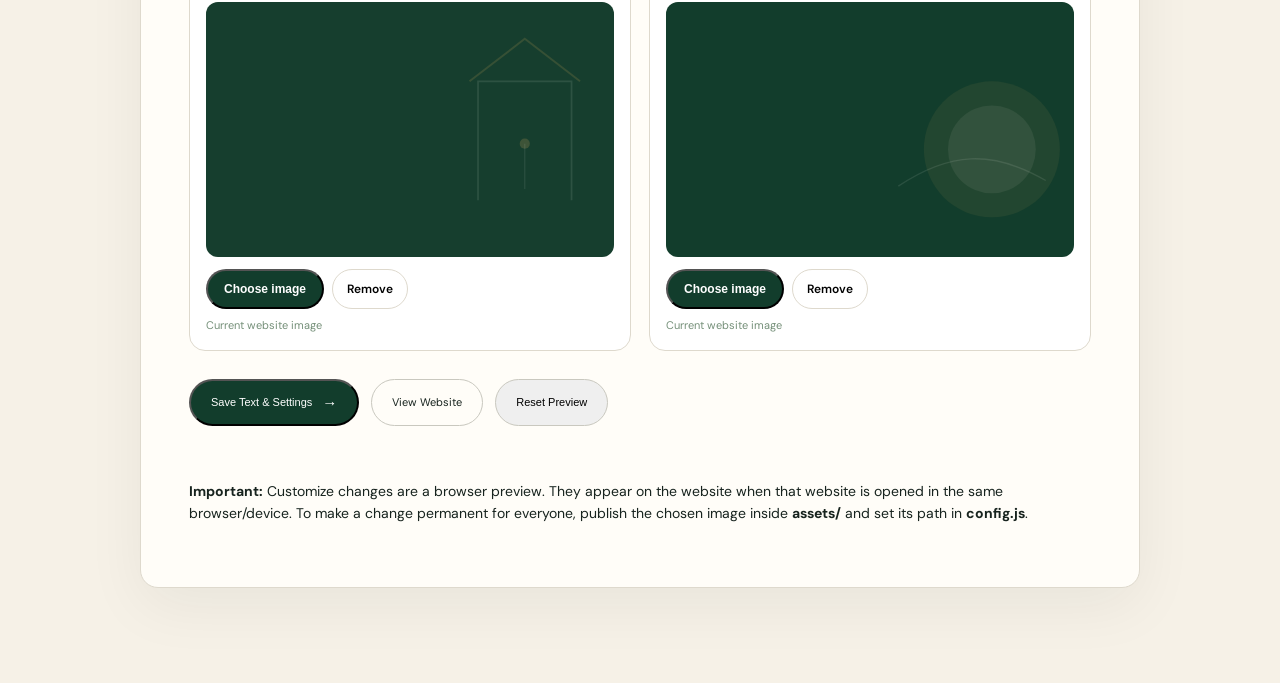
==== commit 3e6e8763: "Add files via upload" ====
--- a/customize.html
+++ b/customize.html
@@ -11,7 +11,7 @@
 @media(max-width:700px){.editor-page{padding:55px 0}.editor-grid,.image-grid{grid-template-columns:1fr}.editor-field.full{grid-column:auto}.editor-card{padding:22px}.editor-title{font-size:48px}.editor-actions .pill{width:100%;justify-content:center}.file-label,.mini-btn{min-height:44px;padding:12px 18px;font-size:13px}}
 </style></head>
 <body><main class="editor-page"><div class="container editor-wrap">
-<a class="back" href="index.html">← Back to website</a><p class="eyebrow">WEBSITE EDITOR · V13.1</p><h1 class="editor-title">Customize the practice site.</h1>
+<a class="back" href="index.html">← Back to website</a><p class="eyebrow">WEBSITE EDITOR · V13.0</p><h1 class="editor-title">Customize the practice site.</h1>
 <p class="muted">Change your content and choose a different image for every titled section. Images are saved in this browser using IndexedDB, so the image picker works reliably on Android and does not depend on localStorage size.</p>
 <form id="editor" class="editor-card"><div class="editor-grid">
 <div class="editor-field"><label for="name">Name</label><input id="name" required></div><div class="editor-field"><label for="designation">Designation</label><input id="designation" required></div>
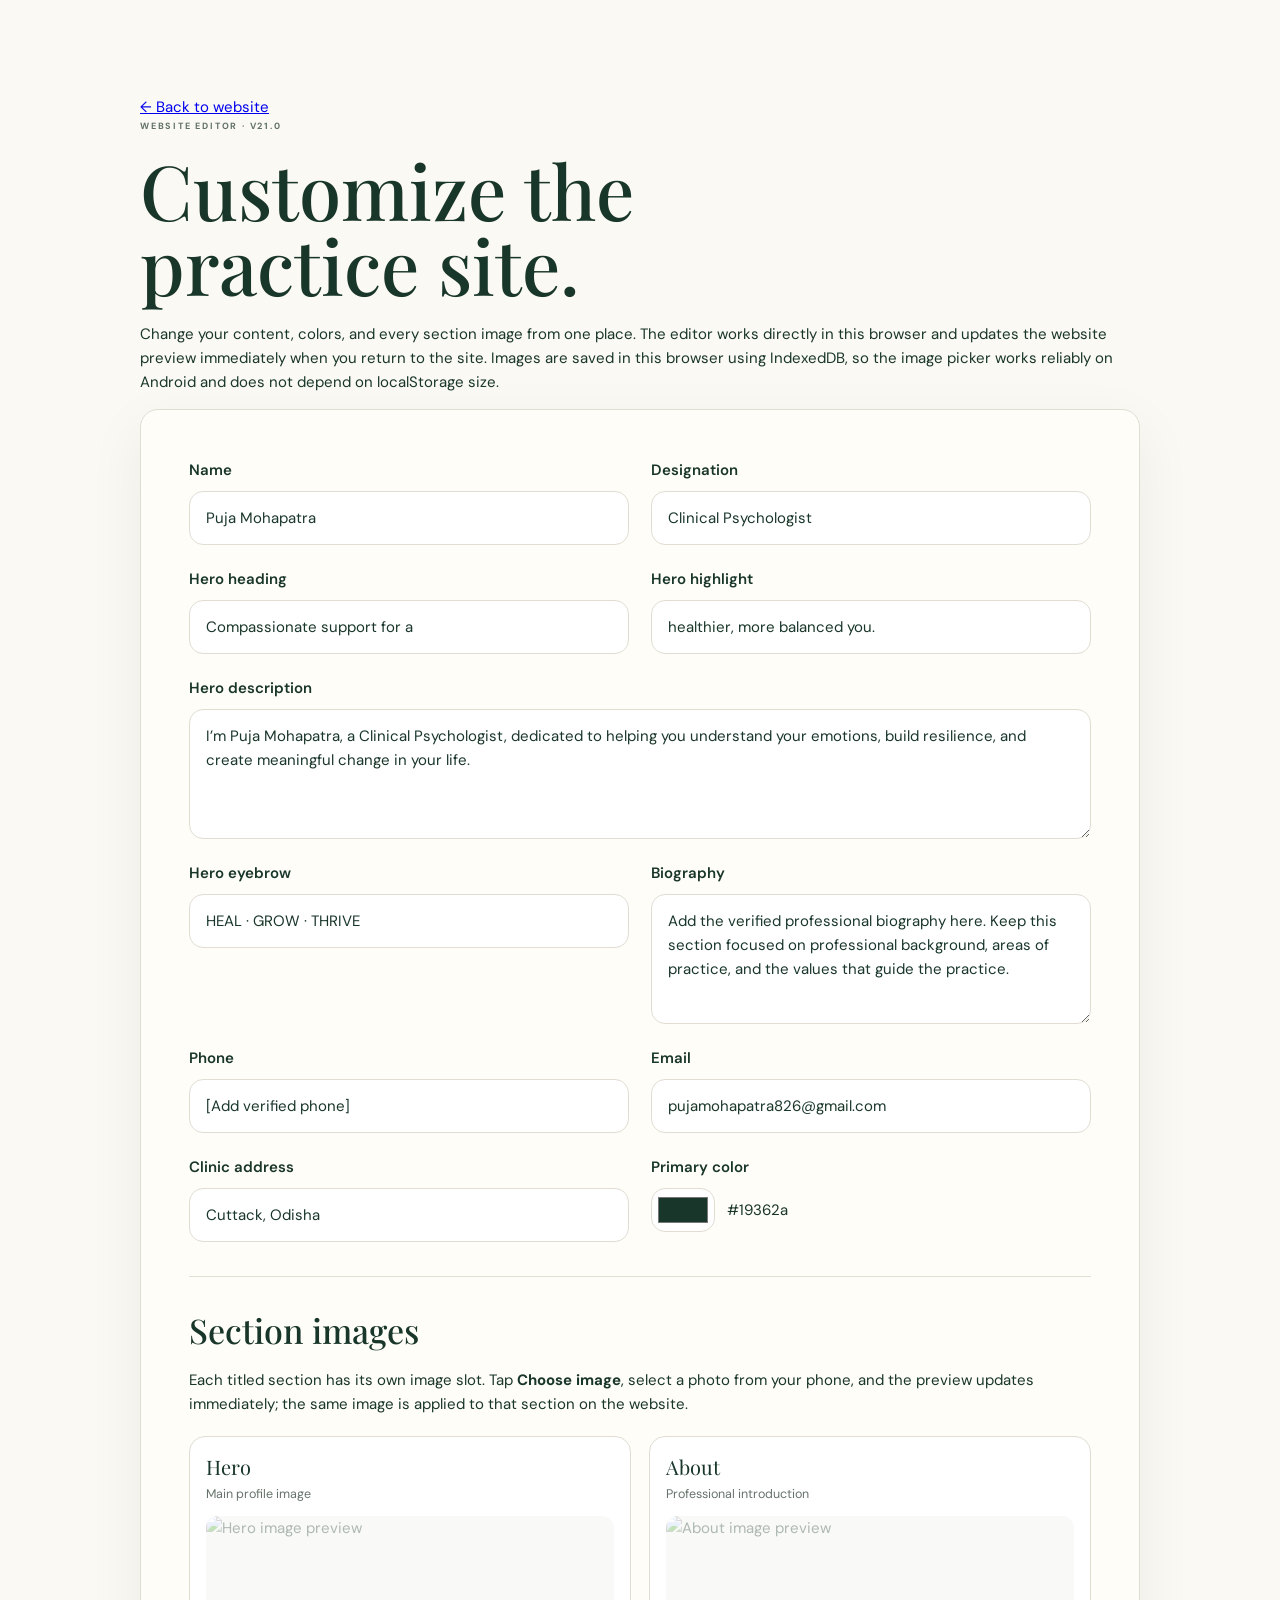
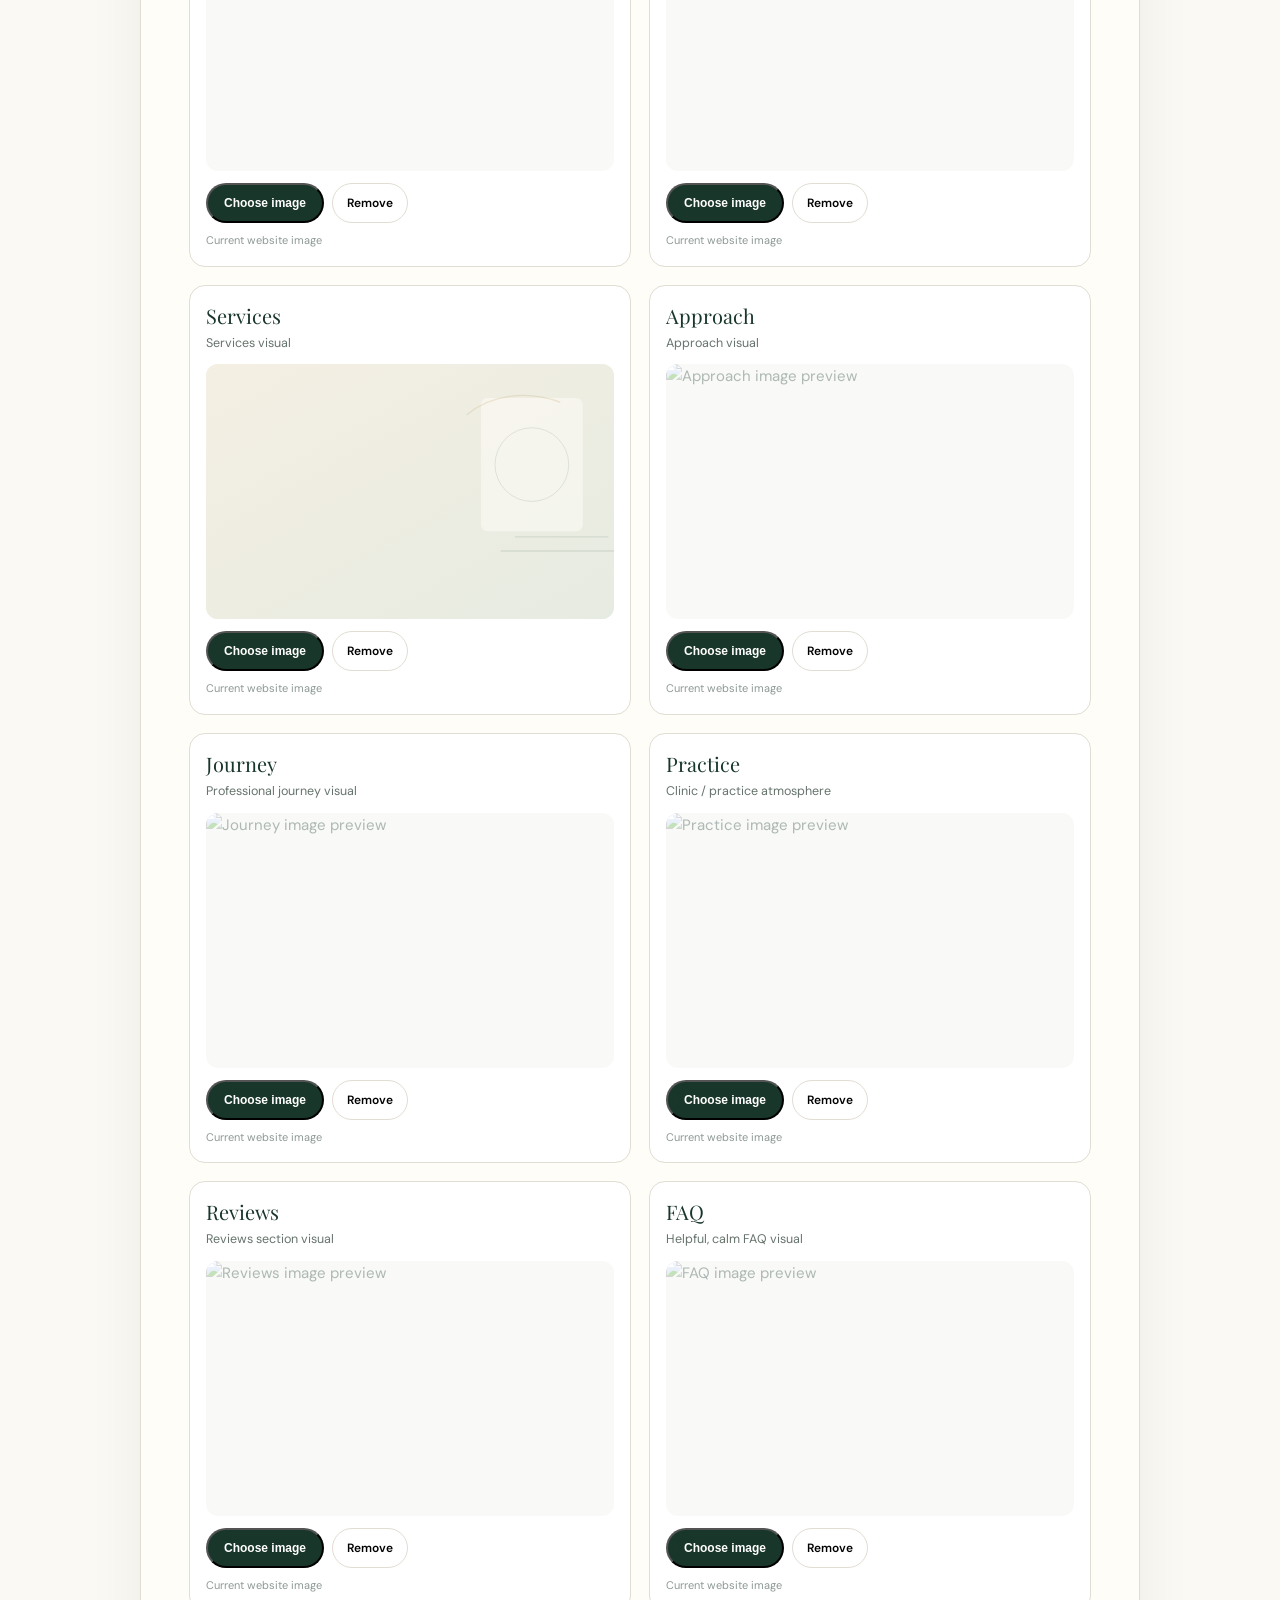
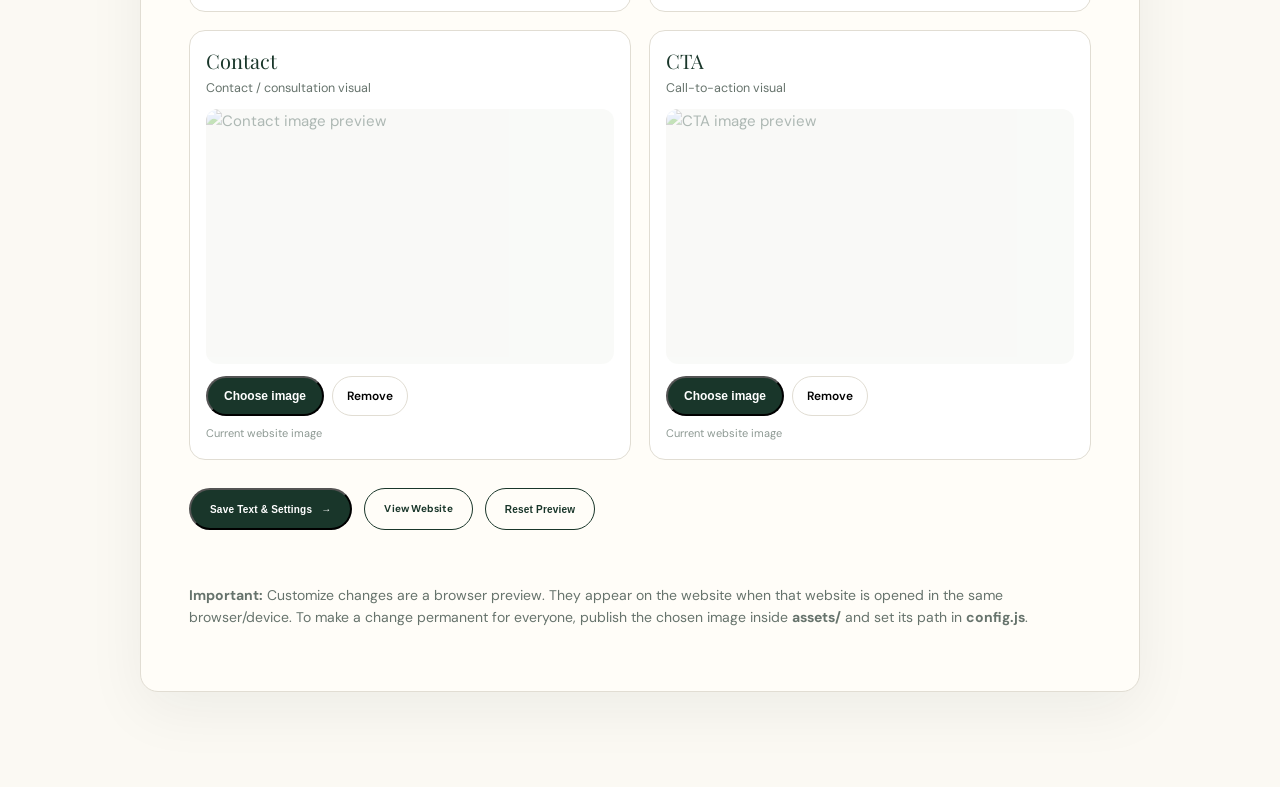
==== commit 56e6a4b0: "Add files via upload" ====
--- a/customize.html
+++ b/customize.html
@@ -5,14 +5,14 @@
 <title>Customize | Puja Mohapatra</title>
 <link rel="preconnect" href="https://fonts.googleapis.com"><link rel="preconnect" href="https://fonts.gstatic.com" crossorigin>
 <link href="https://fonts.googleapis.com/css2?family=DM+Sans:wght@400;500;600;700&family=Playfair+Display:ital,wght@400;500;600&display=swap" rel="stylesheet">
-<link rel="stylesheet" href="css/style.css?v=13.0">
+<link rel="stylesheet" href="css/style.css?v=21.0">
 <style>
 .editor-page{padding:95px 0}.editor-wrap{max-width:1000px;margin:auto}.editor-title{font:500 clamp(44px,7vw,76px)/.98 'Playfair Display',serif;max-width:760px;margin:20px 0}.editor-card{background:#fffdf8;border:1px solid var(--line);border-radius:var(--radius);padding:clamp(24px,5vw,48px);box-shadow:0 18px 60px rgba(23,35,30,.06)}.editor-grid{display:grid;grid-template-columns:1fr 1fr;gap:22px}.editor-field{display:flex;flex-direction:column;gap:9px}.editor-field.full{grid-column:1/-1}.editor-field label{font-weight:600}.editor-field input,.editor-field textarea{width:100%;box-sizing:border-box;border:1px solid var(--line);border-radius:14px;background:#fff;padding:14px 16px;font:inherit;color:var(--ink)}.editor-field textarea{min-height:130px;resize:vertical}.editor-actions{display:flex;flex-wrap:wrap;gap:12px;margin-top:28px}.editor-note{margin-top:18px;color:var(--muted);font-size:14px;line-height:1.6}.color-row{display:flex;align-items:center;gap:12px}.color-row input{width:64px;height:44px;padding:4px}.status{margin-top:16px;font-weight:600;color:var(--primary);min-height:20px}.image-panel{margin-top:34px;padding-top:30px;border-top:1px solid var(--line)}.image-panel h2{font:500 34px 'Playfair Display',serif;margin:0 0 8px}.image-grid{display:grid;grid-template-columns:repeat(2,1fr);gap:18px;margin-top:20px}.image-card{border:1px solid var(--line);border-radius:16px;padding:16px;background:#fff;transition:transform .25s ease,box-shadow .25s ease}.image-card:hover{transform:translateY(-3px);box-shadow:0 15px 35px rgba(23,35,30,.07)}.image-card h3{font:20px 'Playfair Display',serif;margin:0 0 5px}.image-card small{display:block;color:var(--muted);line-height:1.5;margin-bottom:12px}.image-preview{width:100%;aspect-ratio:16/10;border-radius:12px;object-fit:cover;background:#eef0ea;display:block;margin-bottom:12px}.image-actions{display:flex;gap:8px;flex-wrap:wrap}.file-label{display:inline-flex;align-items:center;justify-content:center;padding:11px 16px;border-radius:999px;background:var(--primary);color:#fff;cursor:pointer;font-size:12px;font-weight:700;user-select:none;-webkit-tap-highlight-color:transparent}.file-label:active{transform:scale(.98)}.file-input{position:absolute!important;left:-9999px!important;width:1px!important;height:1px!important;opacity:0!important}.mini-btn{border:1px solid var(--line);background:#fff;padding:10px 14px;border-radius:999px;cursor:pointer;font:600 12px 'DM Sans';-webkit-tap-highlight-color:transparent}.image-status{font-size:11px;color:var(--sage);margin-top:9px;min-height:16px}.danger-note{margin-top:18px;padding:14px 16px;border-radius:12px;background:#f6f1e7;color:#68736c;font-size:12px;line-height:1.6}
 @media(max-width:700px){.editor-page{padding:55px 0}.editor-grid,.image-grid{grid-template-columns:1fr}.editor-field.full{grid-column:auto}.editor-card{padding:22px}.editor-title{font-size:48px}.editor-actions .pill{width:100%;justify-content:center}.file-label,.mini-btn{min-height:44px;padding:12px 18px;font-size:13px}}
 </style></head>
 <body><main class="editor-page"><div class="container editor-wrap">
-<a class="back" href="index.html">← Back to website</a><p class="eyebrow">WEBSITE EDITOR · V13.0</p><h1 class="editor-title">Customize the practice site.</h1>
-<p class="muted">Change your content and choose a different image for every titled section. Images are saved in this browser using IndexedDB, so the image picker works reliably on Android and does not depend on localStorage size.</p>
+<a class="back" href="index.html">← Back to website</a><p class="eyebrow">WEBSITE EDITOR · V21.0</p><h1 class="editor-title">Customize the practice site.</h1>
+<p class="muted">Change your content, colors, and every section image from one place. The editor works directly in this browser and updates the website preview immediately when you return to the site. Images are saved in this browser using IndexedDB, so the image picker works reliably on Android and does not depend on localStorage size.</p>
 <form id="editor" class="editor-card"><div class="editor-grid">
 <div class="editor-field"><label for="name">Name</label><input id="name" required></div><div class="editor-field"><label for="designation">Designation</label><input id="designation" required></div>
 <div class="editor-field"><label for="heading">Hero heading</label><input id="heading" required></div><div class="editor-field"><label for="highlight">Hero highlight</label><input id="highlight" required></div>
@@ -25,7 +25,7 @@
 </form></div></main>
 <script src="config.js"></script><script>
 (()=>{
-const c=window.SITE_CONFIG||{}, key='pujaSiteConfigV13', dbName='pujaSiteCustomizerV13', storeName='images';
+const c=window.SITE_CONFIG||{}, key='pujaSiteConfigV21', dbName='pujaSiteCustomizerV21', storeName='images';
 const $=id=>document.getElementById(id); const $$=s=>[...document.querySelectorAll(s)];
 const saved=()=>{try{return JSON.parse(localStorage.getItem(key)||'null')||{}}catch(e){return {}}};
 let state=saved(); const get=(a,b)=>state?.[a]?.[b]??c?.[a]?.[b]??'';
@@ -37,7 +37,7 @@
 async function del(id){const db=await openDB();return new Promise((resolve,reject)=>{const tx=db.transaction(storeName,'readwrite');tx.objectStore(storeName).delete(id);tx.oncomplete=resolve;tx.onerror=()=>reject(tx.error)})}
 async function clearImages(){const db=await openDB();return new Promise((resolve,reject)=>{const tx=db.transaction(storeName,'readwrite');tx.objectStore(storeName).clear();tx.oncomplete=resolve;tx.onerror=()=>reject(tx.error)})}
 function compressImage(file){return new Promise((resolve,reject)=>{const reader=new FileReader();reader.onload=()=>{const img=new Image();img.onload=()=>{const max=1400,scale=Math.min(1,max/Math.max(img.naturalWidth,img.naturalHeight));const canvas=document.createElement('canvas');canvas.width=Math.max(1,Math.round(img.naturalWidth*scale));canvas.height=Math.max(1,Math.round(img.naturalHeight*scale));const ctx=canvas.getContext('2d');ctx.drawImage(img,0,0,canvas.width,canvas.height);resolve(canvas.toDataURL('image/jpeg',0.82))};img.onerror=reject;img.src=reader.result};reader.onerror=reject;reader.readAsDataURL(file)})}
-const mapKey='pujaSectionImageMapV13';
+const mapKey='pujaSectionImageMapV21';
 function readImageMap(){try{return JSON.parse(localStorage.getItem(mapKey)||'{}')}catch(e){return {}}}
 function writeImageMap(map){try{localStorage.setItem(mapKey,JSON.stringify(map));return true}catch(e){return false}}
 function defaultImage(id){return c?.sectionImages?.[id] || (id==='hero' ? c?.hero?.image : '') || ''}
--- a/css/style.css
+++ b/css/style.css
@@ -1,56 +1,2 @@
-:root{--primary:#123d2c;--sage:#748f78;--cream:#f6f1e7;--ink:#17231e;--gold:#b99b62;--line:#ded9cd;--white:#fffdf8;--radius:18px}*{box-sizing:border-box}html{scroll-behavior:smooth}body{margin:0;background:var(--cream);color:var(--ink);font-family:'DM Sans',sans-serif}a{text-decoration:none;color:inherit}img{max-width:100%;display:block}.container{width:min(1180px,calc(100% - 80px));margin:auto}.progress{position:fixed;top:0;left:0;height:3px;width:0;background:var(--gold);z-index:1000}.header{position:fixed;top:0;left:0;right:0;background:rgba(250,247,239,.92);backdrop-filter:blur(16px);z-index:100;border-bottom:1px solid rgba(40,55,46,.06)}.nav{height:76px;display:flex;align-items:center;justify-content:space-between}.brand{display:flex;align-items:center;gap:12px}.brand img{width:45px;height:45px;border-radius:50%;object-fit:cover}.brand strong{display:block;font:600 17px/1 'Playfair Display',serif;letter-spacing:.06em}.brand small{display:block;margin-top:5px;font-size:9px;letter-spacing:.12em;color:#6b756e}.nav nav{display:flex;align-items:center;gap:20px;font-size:11px}.nav nav>a:not(.pill){color:#4e5952}.pill{display:inline-flex;align-items:center;gap:10px;padding:13px 20px;border-radius:999px;font-size:11px;white-space:nowrap}.pill span{font-size:15px}.pill.dark{background:var(--primary);color:white}.pill.light{background:#fff;color:var(--primary)}.pill.outline{border:1px solid #c9c8bf}.menu{display:none;border:0;background:none;font-size:25px;cursor:pointer;color:var(--ink);width:44px;height:44px;border-radius:12px;align-items:center;justify-content:center;transition:background .25s ease,transform .25s ease}.menu:active{transform:scale(.94)}.hero{min-height:760px;padding-top:76px;position:relative;overflow:hidden;background:var(--cream)}.hero-shape.left{position:absolute;left:-110px;bottom:-120px;width:300px;height:300px;border:1px solid #d9d6ca;border-radius:50%}.hero-inner{min-height:650px;display:grid;grid-template-columns:1fr 1.03fr;align-items:center;gap:35px}.copy{padding-top:30px;max-width:610px}.eyebrow{font-size:9px;letter-spacing:.28em;color:#607066;font-weight:600;margin:0 0 17px}.hero h1{font:500 clamp(48px,5.2vw,76px)/.99 'Playfair Display',serif;letter-spacing:-.035em;margin:0 0 24px;max-width:700px}.hero h1 em,h2 em{font-style:italic;color:var(--primary)}.lead{font-size:14px;line-height:1.75;color:#58645d;max-width:560px}.buttons{display:flex;gap:12px;margin:28px 0}.trust{display:flex;gap:25px;color:#647069;font-size:10px}.trust span{display:flex;gap:7px;align-items:center}.portrait-wrap{height:570px;position:relative;display:flex;align-items:flex-end;justify-content:center}.portrait{width:min(100%,530px);height:570px;object-fit:cover;border-radius:46% 46% 16px 16px;box-shadow:0 25px 60px rgba(26,54,41,.12)}.leaf{position:absolute;left:0;top:45%;font-size:70px;color:#78907b;z-index:2;transform:rotate(-20deg)}.hand-note{position:absolute;right:-5px;top:35%;font:italic 20px 'Playfair Display',serif;color:var(--primary);transform:rotate(-5deg)}.hero-bottom{position:absolute;bottom:30px;left:50%;transform:translateX(-50%);display:flex;gap:12px;align-items:center;color:#8c8b80;font-size:8px;letter-spacing:.2em}.hero-bottom i{width:38px;height:1px;background:var(--gold)}.marquee{height:58px;border-top:1px solid var(--line);border-bottom:1px solid var(--line);overflow:hidden;background:#faf7ef}.track{height:100%;display:flex;align-items:center;justify-content:center;gap:27px;font:14px 'Playfair Display',serif;letter-spacing:.22em;white-space:nowrap}.track b{font-size:10px;color:var(--gold)}.section{padding:105px 0}.about{background:#faf8f1}.about-grid{display:grid;grid-template-columns:180px 1fr}.section-label{font-size:9px;letter-spacing:.24em;color:#728077}.about-main{display:grid;grid-template-columns:1.05fr .95fr 280px;gap:45px}.about h2,.section-top h2,.journey h2,.practice h2,.reviews h2{font:500 47px/1.08 'Playfair Display',serif;margin:0 0 22px;letter-spacing:-.02em}.about-main>div>p:not(.eyebrow){font-size:13px;line-height:1.85;color:#637069;margin-bottom:25px}.principles{border-left:1px solid var(--line);padding-left:35px}.principles article{display:flex;gap:16px;margin-bottom:30px}.icon,.service-icon,.journey-icon{width:44px;height:44px;display:grid;place-items:center;border-radius:50%;background:#edf0e6;color:var(--primary);font-size:20px;flex:none}.principles h3{font:18px 'Playfair Display',serif;margin:0 0 5px}.principles p{font-size:11px;line-height:1.6;color:#68736c;margin:0}.quote-card{background:#f0efe5;border-radius:12px;padding:28px 25px;align-self:start;margin:0}.quote-card>span,.review-card>span{font:55px 'Playfair Display',serif;color:var(--primary);line-height:.5}.quote-card p{font:italic 18px/1.55 'Playfair Display',serif;margin:18px 0}.quote-card small{font-size:10px;color:#67736b}.services{background:#fcfaf4}.section-top{margin-bottom:35px}.service-grid{display:grid;grid-template-columns:repeat(4,1fr);gap:22px}.service-card{background:var(--white);border:1px solid var(--line);border-radius:10px;padding:28px 24px;min-height:220px;transition:.3s}.service-card:hover{transform:translateY(-8px);box-shadow:0 20px 40px rgba(18,61,44,.09)}.service-card h3{font:20px/1.1 'Playfair Display',serif;margin:18px 0 12px}.service-card p{font-size:11px;line-height:1.7;color:#68736d}.arrow{display:block;margin-top:30px;font-size:18px;color:var(--primary)}.approach{background:var(--primary);color:white;padding:80px 0}.approach-grid{display:grid;grid-template-columns:1.15fr .8fr 1fr;gap:50px;align-items:center}.approach h2{font:500 42px/1.08 'Playfair Display',serif;margin:0 0 18px}.approach h2 em{color:#cbd6c7}.approach p{font-size:12px;line-height:1.75;color:#c4d0c8;max-width:440px}.approach-photo img{height:235px;width:100%;object-fit:cover;border-radius:12px}.approach-list{display:grid;gap:22px}.approach-item{display:flex;gap:16px;border-bottom:1px solid rgba(255,255,255,.13);padding-bottom:16px}.approach-item>span{font-size:9px;color:#aebfae;letter-spacing:.1em}.approach-item h3{margin:0 0 4px;font:16px 'Playfair Display',serif}.approach-item p{margin:0;font-size:10px;line-height:1.5}.light-text{color:#bdcabc}.journey{background:#faf8f1}.journey-grid{display:grid;grid-template-columns:repeat(3,1fr);gap:35px;margin-top:45px}.journey-item{display:flex;gap:16px}.journey-item small{font-size:9px;color:var(--sage);letter-spacing:.16em}.journey-item h3{font:18px 'Playfair Display',serif;margin:7px 0}.journey-item p{font-size:11px;color:#6b766f;line-height:1.6}.practice{background:#fcfaf4}.gallery{display:grid;grid-template-columns:1.4fr 1fr 1fr;gap:18px;margin-top:35px}.gallery-card{height:390px;margin:0;position:relative;overflow:hidden;border-radius:12px;background:#ddd}.gallery-card:nth-child(2),.gallery-card:nth-child(3){height:290px;align-self:end}.gallery-card img{width:100%;height:100%;object-fit:cover;transition:transform .7s}.gallery-card:hover img{transform:scale(1.05)}.gallery-card:after{content:'';position:absolute;inset:0;background:linear-gradient(transparent 55%,rgba(0,0,0,.55))}.gallery-card figcaption{position:absolute;left:22px;bottom:20px;z-index:2;color:white}.gallery-card b,.gallery-card span{display:block}.gallery-card b{font:19px 'Playfair Display',serif}.gallery-card span{font-size:10px;margin-top:4px}.reviews{background:#f4f0e6}.muted{font-size:11px;color:#6c756f}.review-grid{display:grid;grid-template-columns:repeat(2,1fr);gap:25px;margin-top:35px}.review-card{background:#fbfaf6;padding:30px;border-radius:12px;border:1px solid var(--line)}.review-card p{font:italic 20px/1.5 'Playfair Display',serif}.review-card b,.review-card small{display:block}.review-card b{font-size:11px}.review-card small{font-size:9px;color:#79837d;margin-top:4px}.faq{background:#fbfaf5}.faq-grid{display:grid;grid-template-columns:.65fr 1.35fr;gap:90px}.faq-grid h2{font:500 48px/1.05 'Playfair Display',serif;margin:0}.faq-grid details{border-top:1px solid var(--line);padding:22px 0}.faq-grid summary{list-style:none;cursor:pointer;font:18px 'Playfair Display',serif;display:flex;justify-content:space-between}.faq-grid summary::-webkit-details-marker{display:none}.faq-grid details p{font-size:11px;line-height:1.7;color:#68736c;max-width:700px}.cta{text-align:center;background:#123d2c;color:white;padding:65px 0}.cta .eyebrow{color:#b7c7bb}.cta h2{font:500 39px 'Playfair Display',serif;margin:0 0 8px}.cta p{font-size:11px;color:#c7d2cb;margin:0 0 25px}.contact{background:#163e2e;color:white;padding:95px 0}.contact-grid{display:grid;grid-template-columns:1fr 1fr;gap:90px}.contact h2{font:500 52px/1.05 'Playfair Display',serif;margin:0 0 18px}.contact h2 em{color:#c7d3c8}.contact>div>p:not(.eyebrow){font-size:12px;line-height:1.8;color:#c4d0c7;max-width:450px}.details{display:grid;gap:18px;margin-top:35px}.details small{display:block;color:#9fb4a5;font-size:8px;letter-spacing:.18em}.details b{display:block;font-size:12px;margin-top:5px}.contact form{background:#fbfaf5;color:var(--ink);padding:35px;border-radius:12px}.contact form h3{font:30px 'Playfair Display',serif;margin:5px 0 22px}.contact label{display:block;font-size:10px;font-weight:600;margin:13px 0}.contact input,.contact textarea{width:100%;padding:12px;border:1px solid var(--line);background:white;border-radius:8px;margin-top:6px;font:12px 'DM Sans',sans-serif}.form-note{font-size:9px;color:#737c76}.contact form .pill{border:0;cursor:pointer}.contact form #formStatus{font-size:10px;color:var(--sage)}footer{background:#102f22;color:#dbe5de;padding:60px 0 18px}.footer{display:grid;grid-template-columns:1.5fr .7fr .9fr .6fr;gap:50px}.footer h4{font-size:9px;letter-spacing:.18em;color:#aabdad;margin:0 0 15px}.footer>div>a:not(.brand),.footer #socials a{display:block;font-size:10px;color:#bcc9c0;margin:8px 0}.footer p{font-size:10px;color:#a9b9ae}.bottom{border-top:1px solid rgba(255,255,255,.12);margin-top:45px;padding-top:16px;display:flex;justify-content:space-between;font-size:9px;color:#91a298}.reveal{opacity:0;transform:translateY(25px);transition:opacity .8s ease,transform .8s ease}.reveal.in{opacity:1;transform:none}
-@media(max-width:1000px){.nav nav{gap:10px}.about-main{grid-template-columns:1fr 1fr}.quote-card{grid-column:1/-1}.service-grid{grid-template-columns:repeat(2,1fr)}.approach-grid{grid-template-columns:1fr 1fr}.approach-list{grid-column:1/-1}.hero-inner{grid-template-columns:1fr 1fr}.portrait{height:500px}.portrait-wrap{height:500px}.hand-note{right:0}.journey-grid{grid-template-columns:1fr}.footer{grid-template-columns:1fr 1fr}}
-@media(max-width:760px){.container{width:min(calc(100% - 30px),1180px)}.nav{height:68px}.menu{display:block}.nav nav{display:none;position:absolute;top:70px;left:15px;right:15px;background:#faf7ef;padding:18px;border-radius:15px;box-shadow:0 20px 50px rgba(0,0,0,.12);flex-direction:column;align-items:stretch}.nav nav.open{display:flex}.hero{min-height:auto}.hero-inner{grid-template-columns:1fr;min-height:auto;padding-top:75px;padding-bottom:90px}.copy{padding-top:25px}.hero h1{font-size:52px}.portrait-wrap{height:470px;margin-top:10px}.portrait{height:470px;width:100%}.hand-note{right:2px;top:20%;font-size:15px}.leaf{left:-8px;top:35%;font-size:45px}.hero-bottom{bottom:20px}.about-grid,.about-main,.approach-grid,.contact-grid,.faq-grid{grid-template-columns:1fr}.about-main{gap:35px}.principles{border-left:0;border-top:1px solid var(--line);padding:30px 0 0}.service-grid,.review-grid{grid-template-columns:1fr}.gallery{grid-template-columns:1fr}.gallery-card,.gallery-card:nth-child(2),.gallery-card:nth-child(3){height:350px}.journey-grid{gap:25px}.approach-list{grid-column:auto}.contact-grid{gap:45px}.footer{grid-template-columns:1fr}.bottom{display:block}.bottom span{display:block;margin-top:7px}.brand strong{font-size:15px}}
-@media(prefers-reduced-motion:reduce){html{scroll-behavior:auto}.reveal{opacity:1;transform:none;transition:none}.service-card,.gallery-card img{transition:none}}
-/* V12.1 — title-based visual backgrounds */
-.about,.services,.journey,.practice,.reviews,.faq,.approach,.cta,.contact{position:relative;overflow:hidden;background-repeat:no-repeat;background-position:right center;background-size:cover}
-.about:before,.services:before,.journey:before,.practice:before,.reviews:before,.faq:before,.approach:before,.cta:before,.contact:before{content:"";position:absolute;inset:0;background:rgba(246,241,231,.78);pointer-events:none;z-index:0}
-.about>*,.services>* ,.journey>* ,.practice>* ,.reviews>* ,.faq>* ,.approach>* ,.cta>* ,.contact>*{position:relative;z-index:1}
-.about{background-image:var(--section-image,url('../assets/bg-about.svg'))}
-.services{background-image:var(--section-image,url('../assets/bg-services.svg'))}
-.journey{background-image:var(--section-image,url('../assets/bg-journey.svg'))}
-.practice{background-image:var(--section-image,url('../assets/bg-practice.svg'))}
-.reviews{background-image:var(--section-image,url('../assets/bg-reviews.svg'))}
-.faq{background-image:var(--section-image,url('../assets/bg-faq.svg'))}
-.approach{background-image:var(--section-image,url('../assets/bg-approach.svg'))}
-.cta{background-image:var(--section-image,url('../assets/bg-cta.svg'))}
-.contact{background-image:var(--section-image,url('../assets/bg-contact.svg'))}
-.approach:before,.cta:before,.contact:before{background:rgba(18,61,44,.84)}
-.about:after,.services:after,.journey:after,.practice:after,.reviews:after,.faq:after{content:"";position:absolute;width:420px;height:420px;border-radius:50%;border:1px solid rgba(185,155,98,.18);right:-180px;top:-150px;pointer-events:none}
-@media(max-width:760px){.about,.services,.journey,.practice,.reviews,.faq,.approach,.cta,.contact{background-position:center;background-size:auto 100%;}.about:before,.services:before,.journey:before,.practice:before,.reviews:before,.faq:before{background:rgba(246,241,231,.88)}.approach:before,.cta:before,.contact:before{background:rgba(18,61,44,.9)}}
-
-/* V12.2 fluid motion system */
-html{scroll-behavior:smooth;scroll-padding-top:80px}.reveal{opacity:0;transform:translate3d(0,28px,0) scale(.985);filter:blur(2px);transition:opacity .85s cubic-bezier(.22,1,.36,1),transform .85s cubic-bezier(.22,1,.36,1),filter .85s ease;transition-delay:var(--reveal-delay,0ms);will-change:transform,opacity}.reveal.in{opacity:1;transform:none;filter:none}.section-image{will-change:transform}.about,.services,.journey,.practice,.reviews,.faq,.approach,.cta,.contact{background-attachment:scroll;transition:background-position .25s linear}.service-card,.review-card,.journey-item,.approach-item,.gallery-card,.quote-card{will-change:transform}.service-card{transition:transform .45s cubic-bezier(.22,1,.36,1),box-shadow .45s ease}.service-card:hover{transform:translateY(-8px)}@media(prefers-reduced-motion:reduce){html{scroll-behavior:auto}.reveal{opacity:1;transform:none;filter:none;transition:none}.section-image{transform:none!important}.service-card{transition:none}}
-
-/* V12.3 fluid motion polish */
-.section{position:relative;isolation:isolate;overflow:hidden}
-.section:before{transform:translate3d(0,var(--bg-shift,0px),0);transition:transform .12s linear}
-.hero #heroImage{will-change:transform;transition:transform .18s linear}
-.nav nav>a:not(.pill){position:relative;transition:color .25s ease}
-.nav nav>a:not(.pill):after{content:'';position:absolute;left:0;right:0;bottom:-7px;height:1px;background:var(--gold);transform:scaleX(0);transform-origin:center;transition:transform .28s ease}
-.nav nav>a:not(.pill):hover:after,.nav nav>a:not(.pill).active:after{transform:scaleX(1)}
-.nav nav>a.active{color:var(--primary)!important}
-@media(max-width:760px){
- .menu{display:flex}
- .nav nav{z-index:5;max-height:calc(100vh - 92px);overflow:auto}
- .nav nav>a:not(.pill){padding:9px 6px}
- .nav nav>a:not(.pill):after{display:none}
- .hero #heroImage{transform:none!important}
-}
-@media(prefers-reduced-motion:reduce){
- .hero #heroImage{transition:none!important;transform:none!important}
- .section:before{transform:none!important}
- .nav nav>a:not(.pill):after{transition:none}
-}
-
-/* V12.5 premium responsive polish */
-.hero .copy,.portrait-wrap{will-change:transform}
-.hero .copy{animation:heroIn .9s cubic-bezier(.22,1,.36,1) both}
-.portrait-wrap{animation:heroImageIn 1s .08s cubic-bezier(.22,1,.36,1) both}
-@keyframes heroIn{from{opacity:0;transform:translate3d(0,24px,0)}to{opacity:1;transform:none}}
-@keyframes heroImageIn{from{opacity:0;transform:translate3d(20px,18px,0) scale(.985)}to{opacity:1;transform:none}}
-@media(max-width:760px){.hero-inner{padding-top:82px}.hero h1{font-size:clamp(43px,12vw,56px);line-height:1.02}.lead{font-size:13px}.buttons{flex-direction:column;align-items:stretch}.buttons .pill{justify-content:center}.trust{flex-wrap:wrap;gap:12px 18px}.portrait-wrap{height:520px}.portrait{height:520px;border-radius:42% 42% 18px 18px}.hero-bottom{position:relative;bottom:auto;left:auto;transform:none;justify-content:center;padding-bottom:24px}.approach{padding:70px 0}.approach-photo{order:2}.approach-list{order:3}.about,.services,.journey,.practice,.reviews,.faq,.approach,.cta,.contact{background-size:cover;background-position:center}.nav nav{top:72px}.nav nav .pill{justify-content:center;margin-top:3px}.brand strong{font-size:14px;letter-spacing:.04em}.brand small{font-size:8px}}
-@media(prefers-reduced-motion:reduce){.hero .copy,.portrait-wrap{animation:none}}
-
-/* V12.6 visible section image slots */
-.section-visual{overflow:hidden;border-radius:18px;background:#eef0e8;border:1px solid rgba(18,61,44,.08);margin-top:22px;position:relative;min-height:150px}.section-visual img{width:100%;height:100%;min-height:150px;object-fit:cover;display:block;transition:transform .7s cubic-bezier(.22,1,.36,1)}.section-visual:hover img{transform:scale(1.025)}.about-visual{margin-bottom:26px;min-height:125px}.about-visual img{min-height:125px}.services-visual{max-width:760px;min-height:180px}.services-visual img{min-height:180px}.journey-visual,.practice-visual,.reviews-visual{max-width:900px;min-height:190px;margin-bottom:30px}.journey-visual img,.practice-visual img,.reviews-visual img{min-height:190px}.faq-visual{margin-top:28px;min-height:210px}.faq-visual img{min-height:210px}.contact-visual{min-height:170px;margin-bottom:25px;border-color:rgba(255,255,255,.12)}.contact-visual img{min-height:170px}.cta-visual{position:absolute;inset:0;margin:0;border:0;border-radius:0;opacity:.22;z-index:0}.cta-visual img{min-height:100%;height:100%;object-fit:cover}.cta>.container{position:relative;z-index:1}@media(max-width:760px){.section-visual{margin-top:18px;border-radius:14px;min-height:145px}.section-visual img{min-height:145px}.about-visual,.services-visual,.journey-visual,.practice-visual,.reviews-visual,.faq-visual,.contact-visual{min-height:145px}.about-visual img,.services-visual img,.journey-visual img,.practice-visual img,.reviews-visual img,.faq-visual img,.contact-visual img{min-height:145px}.cta-visual{min-height:100%;height:100%}}
+:root{--primary:#19362a;--sage:#8d9993;--cream:#fbf9f3;--ink:#19362a;--gold:#b37b60;--white:#fffdf9;--line:#e1ddd3;--muted:#66736c;--soft:#eef1e8;--peach:#e7b49a;--lilac:#ddd8eb;--blush:#eed9dc;--sand:#eee6cf;--radius:18px}*{box-sizing:border-box}html{scroll-behavior:smooth}body{margin:0;background:var(--cream);color:var(--ink);font-family:'DM Sans',sans-serif;font-size:15px;line-height:1.6;overflow-x:hidden}.container{width:min(1160px,calc(100% - 56px));margin:auto}.skip-link{position:fixed;left:15px;top:-60px;background:var(--primary);color:#fff;padding:10px 14px;border-radius:8px;z-index:9999}.skip-link:focus{top:15px}.progress{position:fixed;top:0;left:0;height:3px;background:var(--gold);width:0;z-index:9999}.header{height:74px;position:sticky;top:0;z-index:1000;background:rgba(251,249,243,.96);backdrop-filter:blur(16px);border-bottom:1px solid rgba(20,55,43,.08);transition:.35s}.header.scrolled{box-shadow:0 10px 30px rgba(20,55,43,.08)}.nav{height:100%;display:flex;align-items:center;justify-content:space-between}.brand{display:flex;align-items:center;gap:10px;text-decoration:none;color:var(--ink)}.brand img{width:42px;height:42px;object-fit:contain}.brand strong{display:block;font:600 13px 'Playfair Display',serif;letter-spacing:.04em}.brand small{display:block;font-size:7px;letter-spacing:.18em;text-transform:uppercase;color:#69776f}.nav nav{display:flex;align-items:center;gap:20px}.nav nav>a:not(.nav-book){font-size:9px;letter-spacing:.04em;text-decoration:none;color:#3d4c45;position:relative}.nav nav>a:not(.nav-book):after{content:"";position:absolute;left:0;right:0;bottom:-7px;height:1px;background:var(--gold);transform:scaleX(0);transition:.3s}.nav nav>a:not(.nav-book):hover:after,.nav nav>a.active:not(.nav-book):after{transform:scaleX(1)}.nav-book,.pill{display:inline-flex;align-items:center;justify-content:center;gap:9px;text-decoration:none;border-radius:999px;padding:12px 19px;font-size:10px;font-weight:700;letter-spacing:.02em;transition:transform .25s,box-shadow .25s,background .25s}.nav-book{background:var(--primary);color:#fff;padding:11px 17px}.nav-book:hover,.pill:hover{transform:translateY(-2px);box-shadow:0 12px 25px rgba(13,73,56,.14)}.menu{display:none;background:none;border:0}.hero{position:relative;background:var(--cream);padding:64px 0 0;overflow:hidden}.hero:before{content:"";position:absolute;right:-160px;top:-100px;width:520px;height:520px;border-radius:50%;border:1px solid rgba(13,73,56,.08)}.hero-grid{display:grid;grid-template-columns:48% 52%;align-items:center;min-height:480px}.hero-copy{padding:30px 20px 35px 42px;position:relative;z-index:2}.eyebrow{margin:0 0 15px;color:#607067;font-size:9px;letter-spacing:.2em;font-weight:700}.eyebrow.light{color:#cdd9d1}.hero h1{font:500 clamp(42px,5vw,68px)/1.05 'Playfair Display',serif;letter-spacing:-.035em;margin:0 0 23px;max-width:620px}.hero h1 em{font-weight:400;color:var(--primary)}.hero-lead{font-size:14px;line-height:1.9;color:#5e6b64;max-width:520px}.hero-lead strong{color:var(--ink)}.buttons{display:flex;gap:12px;margin-top:27px}.pill.dark{background:var(--primary);color:#fff}.pill.outline{border:1px solid var(--primary);color:var(--primary);background:transparent}.hero-photo{position:relative;height:520px;display:flex;justify-content:flex-end;align-items:flex-end}.portrait-frame{height:100%;width:min(510px,100%);overflow:hidden;border-radius:46% 46% 0 0;background:#dce5d9;position:relative;box-shadow:0 25px 65px rgba(24,54,42,.14)}.portrait{width:100%;height:100%;object-fit:cover;object-position:50% 30%;display:block}.hero-note{position:absolute;left:20px;bottom:38px;background:rgba(255,253,248,.88);padding:18px 23px;font:italic 18px 'Playfair Display',serif;color:var(--primary);line-height:1.15;box-shadow:0 12px 30px rgba(30,50,40,.1)}.hero-note em{color:var(--gold)}.hero-note span{font-size:13px}.hero-trust{display:grid;grid-template-columns:repeat(4,1fr);border-top:1px solid var(--line);margin-top:0}.hero-trust>div{padding:18px 24px;display:grid;grid-template-columns:30px 1fr;column-gap:9px;border-right:1px solid var(--line)}.hero-trust>div:first-child{border-left:1px solid var(--line)}.hero-trust span{grid-row:1/3;font-size:20px;color:var(--gold)}.hero-trust b{font:500 11px 'Playfair Display',serif}.hero-trust small{font-size:8px;color:#758078}.hero-leaf{position:absolute;color:rgba(13,73,56,.14);font-size:80px}.leaf-left{left:-12px;bottom:90px;transform:rotate(-35deg)}.leaf-right{right:25px;top:160px;transform:rotate(25deg)}.section{padding:92px 0}.about{background:#fbf9f3}.about-grid{display:grid;grid-template-columns:1fr 1.25fr;grid-template-areas:'copy photo' 'values values';gap:38px 55px;align-items:center}.about-copy{grid-area:copy;padding-left:45px}.about-copy h2,.section-head h2,.journey h2,.approach h2,.faq-title h2{font:500 clamp(32px,4vw,48px)/1.12 'Playfair Display',serif;margin:0 0 20px;letter-spacing:-.02em}.about-copy h2 span{color:var(--primary)}.about-copy p{color:#66736c;max-width:460px}.about-secondary{font-size:13px}.about-photo{grid-area:photo;height:320px;position:relative;overflow:hidden;border-radius:20px 80px 20px 20px}.about-photo img{width:100%;height:100%;object-fit:cover;object-position:58% 25%;filter:saturate(.92)}.leaf-line{position:absolute;left:20px;bottom:25px;font-size:70px;color:rgba(255,253,248,.7);transform:rotate(25deg)}.about-values{grid-area:values;display:grid;grid-template-columns:repeat(4,1fr);border-top:1px solid var(--line);border-bottom:1px solid var(--line)}.about-values div{padding:22px;display:flex;align-items:center;gap:13px;border-right:1px solid var(--line)}.about-values div:first-child{border-left:1px solid var(--line)}.about-values b{font-size:21px;color:var(--gold)}.about-values span{font:500 12px/1.35 'Playfair Display',serif}.services{background:#f1eee6}.section-head{display:flex;justify-content:space-between;align-items:flex-end;gap:60px;margin-bottom:35px}.section-head>p{max-width:440px;color:#6d7871;margin:0;font-size:13px}.service-grid{display:grid;grid-template-columns:repeat(3,1fr);gap:16px}.service-card{position:relative;padding:28px 25px 25px;border:1px solid #e2ddd2;border-radius:12px;min-height:165px;background:#eaf1e5;transition:.35s}.service-card:nth-child(2){background:#f4e1dc}.service-card:nth-child(3){background:#e8e5f0}.service-card:nth-child(4){background:#f0e1e4}.service-card:nth-child(5){background:#eee7d2}.service-card:nth-child(6){background:#e5eee9}.service-card:hover{transform:translateY(-6px);box-shadow:0 20px 35px rgba(30,60,45,.09);border-color:rgba(13,73,56,.18)}.service-icon{font-size:25px;color:var(--primary);margin-bottom:14px}.service-card h3{font:500 18px 'Playfair Display',serif;margin:0 0 8px}.service-card p{font-size:11px;color:#69746d;max-width:260px}.service-card .arrow{position:absolute;right:20px;bottom:18px;color:var(--primary)}.journey{background:#fbf9f3}.journey-layout{display:grid;grid-template-columns:1.05fr .95fr;gap:60px;align-items:center}.journey-copy{padding-left:45px}.journey-copy>p:not(.eyebrow){max-width:480px;color:#69746d}.text-link{display:inline-block;margin:10px 0 30px;color:var(--primary);text-decoration:none;font-size:11px;font-weight:700}.journey-steps{display:grid;grid-template-columns:repeat(3,1fr);gap:18px}.journey-steps>div{border-top:1px solid var(--line);padding-top:15px}.journey-steps i{display:grid;place-items:center;width:32px;height:32px;border-radius:50%;background:var(--primary);color:#fff;font-style:normal;font-size:10px;margin-bottom:10px}.journey-steps>div:nth-child(2) i,.journey-steps>div:nth-child(3) i{background:#dbe4d8;color:var(--primary)}.journey-steps b{display:block;font:500 16px 'Playfair Display',serif}.journey-steps small{display:block;color:#707b74;font-size:9px;margin-top:4px}.journey-photo{height:370px;position:relative;overflow:hidden;border-radius:24px}.journey-photo img{width:100%;height:100%;object-fit:cover}.journey-photo span{position:absolute;right:25px;top:25px;background:rgba(255,253,248,.88);padding:12px 17px;font:italic 17px 'Playfair Display',serif;color:var(--primary)}.principles{background:#19362a;color:#fff;padding:60px 0;text-align:center;position:relative;overflow:hidden}.principles:before{content:"";position:absolute;inset:0;background:url('../assets/principles-reference.jpg') center/cover;opacity:.12;mix-blend-mode:screen}.principles .container{position:relative}.principles h2{font:500 42px 'Playfair Display',serif;margin:0}.principles-sub{font-size:12px;color:#cbd7cf}.principle-grid{display:grid;grid-template-columns:repeat(5,1fr);margin-top:38px}.principle-grid div{padding:10px 18px;border-right:1px solid rgba(255,255,255,.2)}.principle-grid div:first-child{border-left:1px solid rgba(255,255,255,.2)}.principle-grid b{display:block;font-size:28px;color:#d6c38d;margin-bottom:10px}.principle-grid strong{display:block;font:500 14px 'Playfair Display',serif}.principle-grid small{font-size:8px;color:#bdcbc2}.approach{background:#fbf9f3}.approach-layout{display:grid;grid-template-columns:.9fr 1.1fr;gap:60px;align-items:center}.approach-photo{height:340px;overflow:hidden;border-radius:22px}.approach-photo img{width:100%;height:100%;object-fit:cover}.approach-copy h2{font-size:39px}.approach-copy h2 span{color:var(--gold);font-family:DM Sans;font-size:23px}.approach-copy>p:not(.eyebrow){color:#66736c;max-width:590px}.approach-values{display:grid;grid-template-columns:repeat(4,1fr);gap:15px;border-top:1px solid var(--line);margin-top:35px;padding-top:20px}.approach-values span{font-size:17px;color:var(--gold);display:flex;flex-direction:column;gap:6px}.approach-values b{font:500 10px 'Playfair Display',serif;color:var(--ink)}.practice{background:#f1eee6}.practice-gallery{display:grid;grid-template-columns:1.2fr .9fr .9fr;gap:14px}.gallery-card{margin:0;position:relative;height:260px;border-radius:13px;overflow:hidden;background:#e5e8df}.gallery-card:first-child{height:290px}.gallery-card img{width:100%;height:100%;object-fit:cover;transition:.7s}.gallery-card:hover img{transform:scale(1.05)}.gallery-card figcaption{position:absolute;left:15px;bottom:14px;background:rgba(255,253,248,.88);padding:8px 12px;border-radius:8px;font:500 12px 'Playfair Display',serif}.reviews{background:#0c4635;color:#fff;padding:75px 0}.light-head h2{font:500 42px 'Playfair Display',serif;margin:0}.light-head>p{color:#c7d3cc}.review-grid{display:grid;grid-template-columns:repeat(3,1fr);gap:14px;margin-top:30px}.review-card{background:#fffdf8;color:var(--ink);border-radius:10px;padding:24px;min-height:190px;box-shadow:0 10px 25px rgba(0,0,0,.08)}.review-card>span{font:500 35px 'Playfair Display',serif;color:var(--gold)}.review-card p{font:italic 14px/1.7 'Playfair Display',serif}.review-card b{display:block;font-size:10px}.review-card small{color:#77827b;font-size:8px}.faq{background:#fffdf8}.faq-layout{display:grid;grid-template-columns:.85fr 1.15fr;gap:70px}.faq-title h2{font-size:50px}.faq-image{height:160px;margin-top:28px;border-radius:20px;overflow:hidden}.faq-image img{width:100%;height:100%;object-fit:cover}.faq-list details{border-bottom:1px solid var(--line)}.faq-list details:first-child{border-top:1px solid var(--line)}.faq-list summary{list-style:none;padding:20px 0;cursor:pointer;font:500 15px 'Playfair Display',serif;display:flex;justify-content:space-between}.faq-list summary::-webkit-details-marker{display:none}.faq-list summary span{font:400 20px DM Sans;color:var(--gold)}.faq-list details p{color:#6a766f;font-size:11px;padding:0 30px 18px 0;margin:0}.contact{background:#0a3c2d;color:#fff;padding:85px 0}.contact-grid{display:grid;grid-template-columns:1fr 1fr;gap:80px;align-items:start}.contact-copy h2{font:500 48px 'Playfair Display',serif;margin:0 0 15px}.contact-copy h2 em{color:#d4c18c}.contact-copy>p:not(.eyebrow){color:#c9d4cd;max-width:420px}.details{margin-top:40px;display:grid;gap:20px}.details small{display:block;color:#aebfb6;font-size:8px;letter-spacing:.16em}.details b{font-size:11px;color:#fff}.contact-form{background:#fffdf8;color:var(--ink);border-radius:18px;padding:30px}.contact-form h3{font:500 26px 'Playfair Display',serif;margin:0 0 20px}.contact-form label{display:block;font-size:9px;color:#66736c;margin-top:12px}.contact-form input,.contact-form textarea{width:100%;margin-top:5px;border:1px solid var(--line);background:#fff;border-radius:8px;padding:11px;font:inherit;font-size:11px;color:var(--ink)}.contact-form textarea{min-height:95px;resize:vertical}.contact-form input:focus,.contact-form textarea:focus{outline:2px solid rgba(182,154,99,.45);border-color:var(--gold)}.form-status{font-size:9px;color:#607067}.contact-form .pill{border:0;margin-top:15px;cursor:pointer}footer{background:#083629;color:#fff;padding:32px 0 20px}.footer-grid{display:flex;justify-content:space-between;gap:50px;align-items:center}.footer-grid img{width:165px;filter:brightness(0) invert(1)}.footer-grid p{font-size:9px;color:#b7c8c0}.footer-grid nav{display:flex;flex-wrap:wrap;gap:17px;justify-content:flex-end}.footer-grid nav a{font-size:8px;color:#d2ddd7;text-decoration:none}.footer-bottom{border-top:1px solid rgba(255,255,255,.14);margin-top:25px;padding-top:15px;display:flex;justify-content:space-between;color:#91a79e;font-size:7px}.mobile-book{display:none}.reveal{opacity:0;transform:translateY(22px);transition:opacity .7s ease,transform .8s cubic-bezier(.22,1,.36,1);transition-delay:var(--reveal-delay,0ms)}.reveal.in{opacity:1;transform:none}@media(max-width:950px){.nav nav{gap:12px}.hero-grid{grid-template-columns:1fr 1fr}.hero-copy{padding-left:15px}.hero h1{font-size:46px}.about-copy,.journey-copy{padding-left:0}.approach-layout{gap:35px}.principle-grid{grid-template-columns:repeat(5,1fr)}.principle-grid div{padding:10px}.service-grid{grid-template-columns:repeat(2,1fr)}}@media(max-width:760px){.container{width:min(100% - 30px,600px)}.header{height:64px}.brand img{width:36px;height:36px}.brand strong{font-size:11px}.brand small{font-size:6px}.menu{display:flex;flex-direction:column;gap:4px;padding:8px}.menu span{display:block;width:22px;height:1px;background:var(--primary)}.nav nav{position:absolute;top:64px;left:15px;right:15px;background:#fbf9f3;border:1px solid var(--line);box-shadow:0 18px 40px rgba(20,55,43,.12);border-radius:14px;padding:10px;display:none;flex-direction:column;align-items:stretch;gap:0}.nav nav.open{display:flex}.nav nav>a{padding:12px 10px!important}.nav-book{text-align:center;margin-top:6px}.hero{padding-top:30px}.hero-grid{grid-template-columns:1fr;min-height:0}.hero-copy{padding:15px 0 35px}.hero h1{font-size:44px}.hero-lead{font-size:13px}.hero-photo{height:420px}.portrait-frame{width:92%;margin-left:auto}.hero-note{left:0;bottom:25px;font-size:15px}.hero-trust{grid-template-columns:1fr 1fr}.hero-trust>div{padding:14px 12px}.hero-trust>div:nth-child(3){border-left:1px solid var(--line);border-top:1px solid var(--line)}.hero-trust>div:nth-child(4){border-top:1px solid var(--line)}.section{padding:65px 0}.about-grid{grid-template-columns:1fr;grid-template-areas:'copy' 'photo' 'values';gap:25px}.about-photo{height:300px}.about-values{grid-template-columns:1fr 1fr}.about-values div{padding:15px}.about-values div:nth-child(3){border-left:1px solid var(--line);border-top:1px solid var(--line)}.about-values div:nth-child(4){border-top:1px solid var(--line)}.section-head{display:block;margin-bottom:25px}.section-head>p{margin-top:14px}.service-grid{grid-template-columns:1fr 1fr;gap:10px}.service-card{min-height:180px;padding:20px 15px}.service-card h3{font-size:16px}.journey-layout{grid-template-columns:1fr;gap:30px}.journey-steps{gap:10px}.journey-photo{height:280px}.principle-grid{grid-template-columns:1fr 1fr}.principle-grid div:nth-child(3),.principle-grid div:nth-child(5){border-left:1px solid rgba(255,255,255,.2);border-top:1px solid rgba(255,255,255,.2)}.principle-grid div:nth-child(4),.principle-grid div:nth-child(5){border-top:1px solid rgba(255,255,255,.2)}.principle-grid div:last-child{grid-column:1/-1}.approach-layout{grid-template-columns:1fr}.approach-photo{height:260px}.approach-copy h2{font-size:34px}.approach-values{grid-template-columns:1fr 1fr}.practice-gallery{grid-template-columns:1fr 1fr}.gallery-card,.gallery-card:first-child{height:200px}.gallery-card:first-child{grid-column:1/-1}.review-grid{grid-template-columns:1fr}.faq-layout{grid-template-columns:1fr;gap:30px}.faq-title h2{font-size:43px}.contact-grid{grid-template-columns:1fr;gap:35px}.contact-copy h2{font-size:43px}.footer-grid{display:block}.footer-grid nav{justify-content:flex-start;margin-top:25px}.footer-bottom{display:block}.footer-bottom span{display:block;margin-top:6px}.mobile-book{display:flex;position:fixed;left:15px;right:15px;bottom:12px;z-index:999;background:var(--primary);color:#fff;border-radius:999px;padding:13px;justify-content:center;gap:8px;text-decoration:none;font-size:11px;box-shadow:0 12px 30px rgba(13,73,56,.22)} }
+@media(prefers-reduced-motion:reduce){html{scroll-behavior:auto}.reveal{opacity:1;transform:none;transition:none}.service-card:hover,.gallery-card:hover img,.nav-book:hover,.pill:hover{transform:none}}
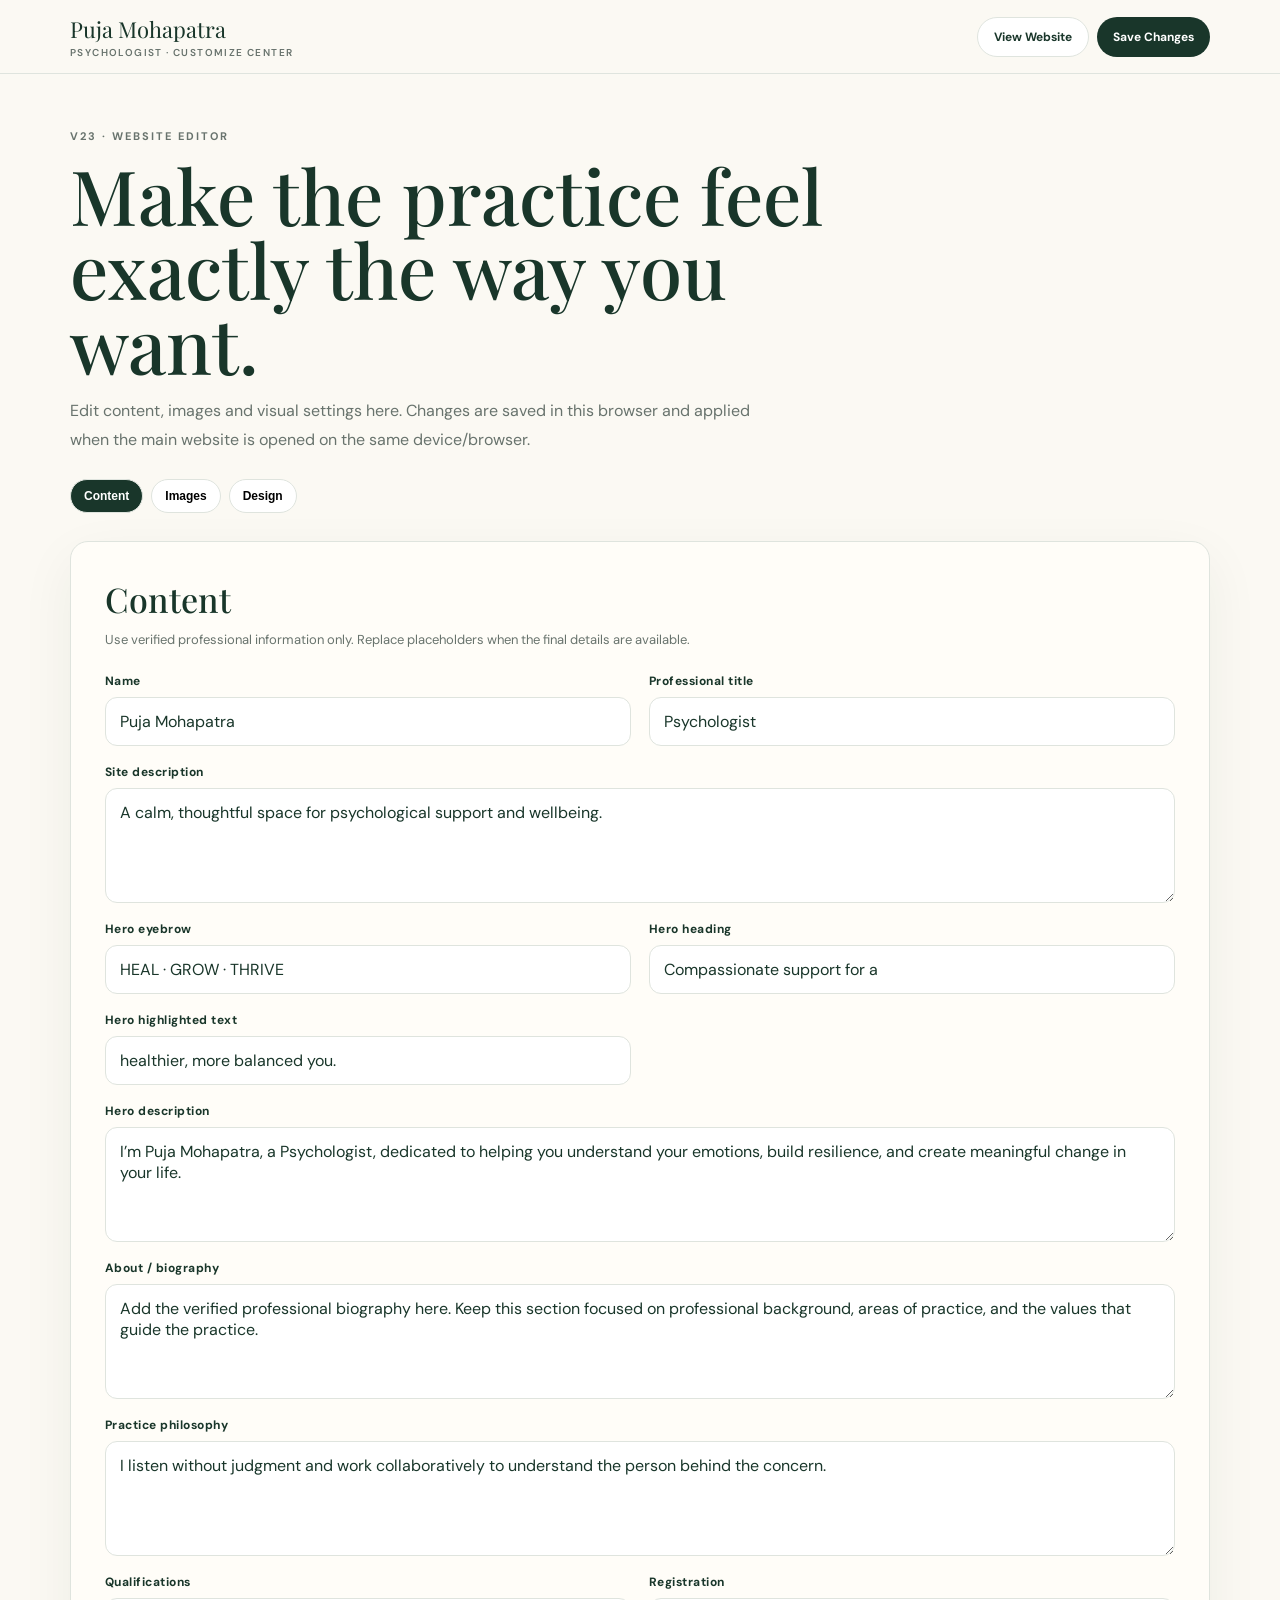
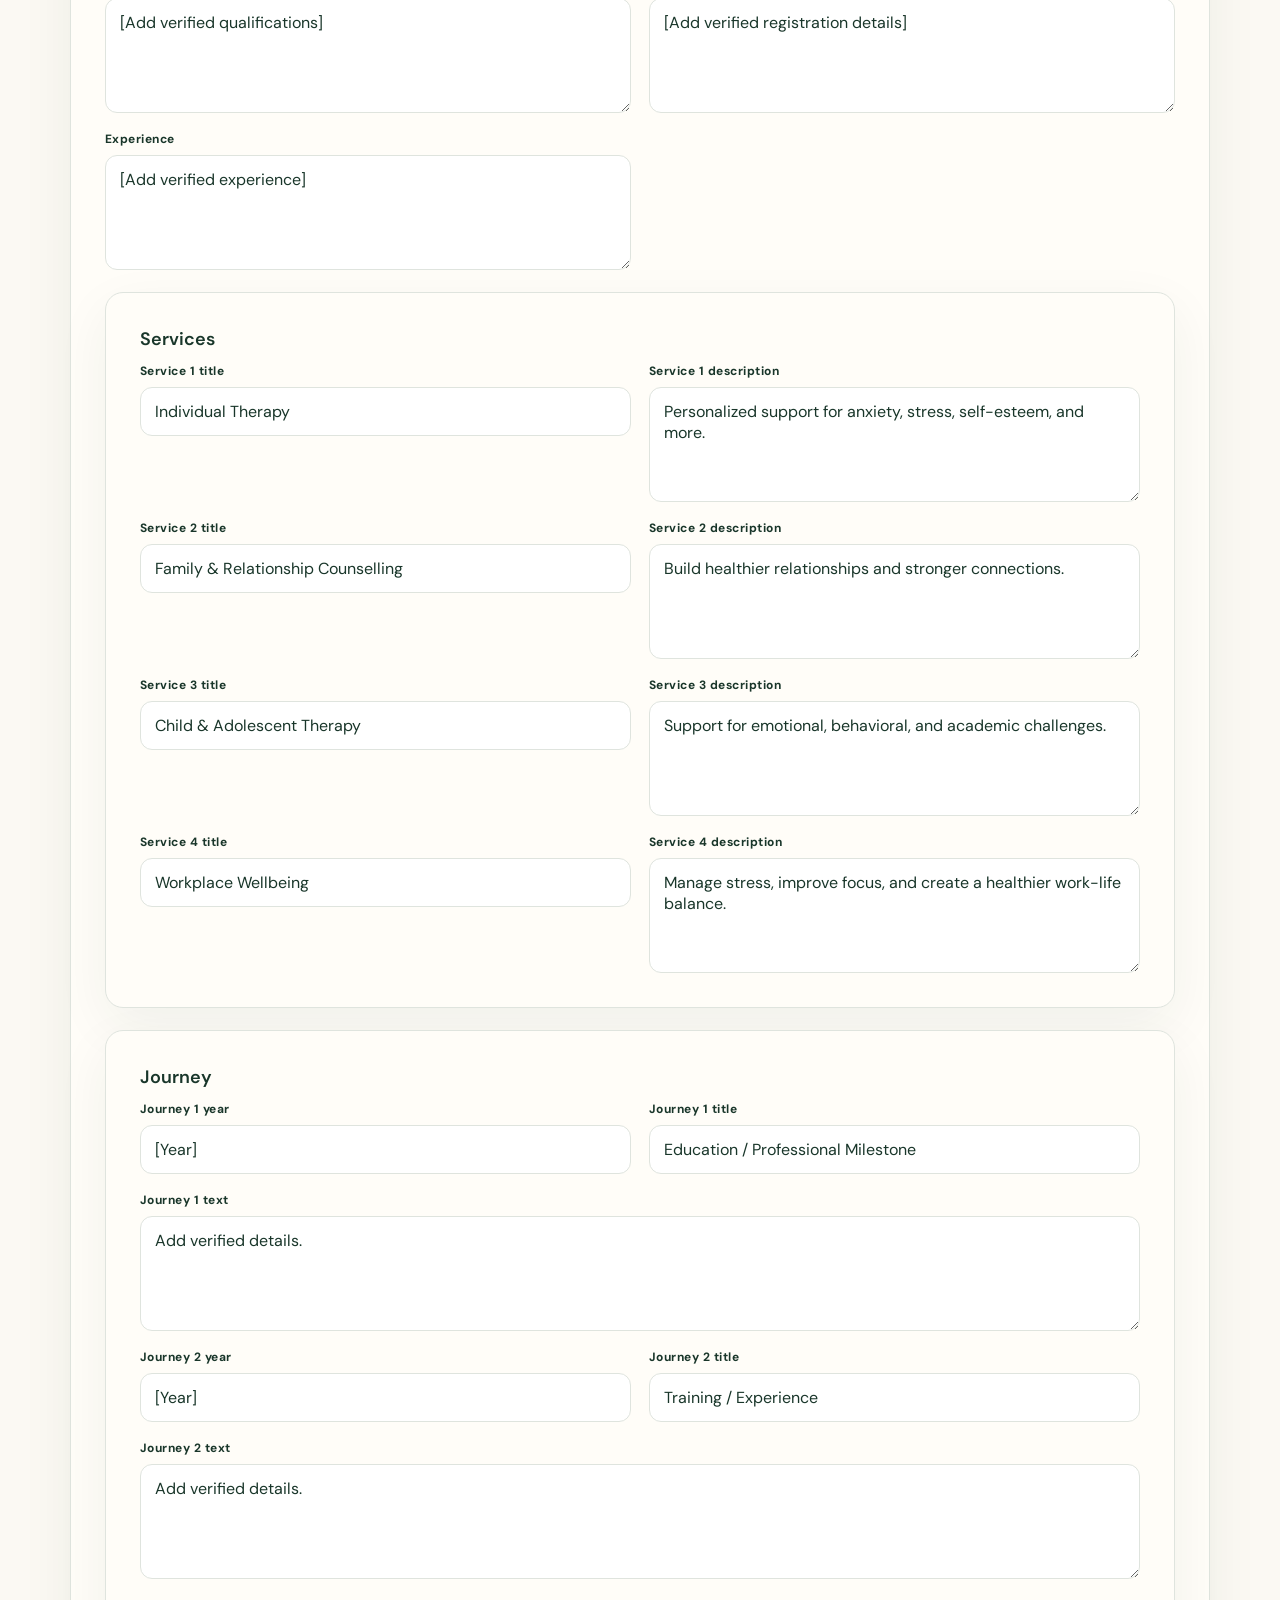
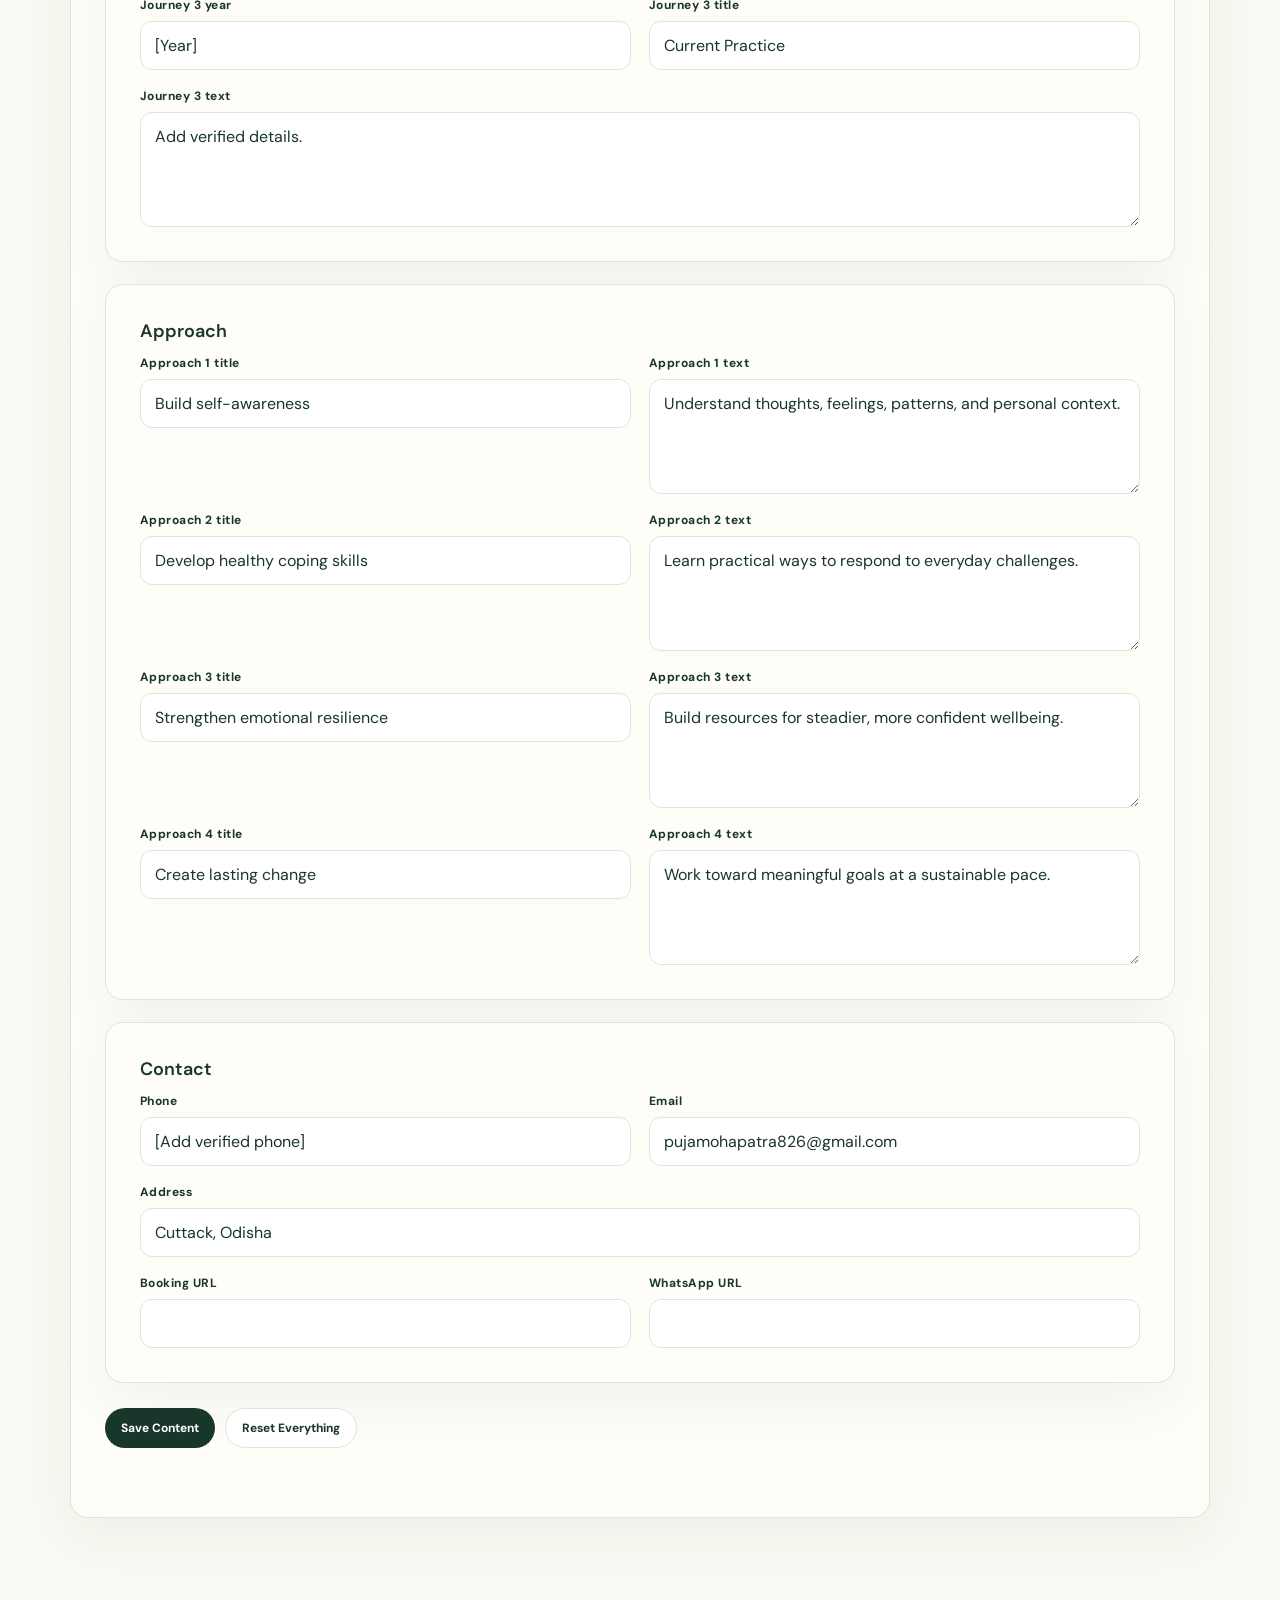
==== commit 88cf7bfc: "Add files via upload" ====
--- a/customize.html
+++ b/customize.html
@@ -2,112 +2,120 @@
 <html lang="en">
 <head>
 <meta charset="utf-8"><meta name="viewport" content="width=device-width,initial-scale=1">
-<title>Customize | Puja Mohapatra</title>
+<meta name="theme-color" content="#19362a"><title>Customize | Puja Mohapatra</title>
 <link rel="preconnect" href="https://fonts.googleapis.com"><link rel="preconnect" href="https://fonts.gstatic.com" crossorigin>
 <link href="https://fonts.googleapis.com/css2?family=DM+Sans:wght@400;500;600;700&family=Playfair+Display:ital,wght@400;500;600&display=swap" rel="stylesheet">
-<link rel="stylesheet" href="css/style.css?v=21.0">
 <style>
-.editor-page{padding:95px 0}.editor-wrap{max-width:1000px;margin:auto}.editor-title{font:500 clamp(44px,7vw,76px)/.98 'Playfair Display',serif;max-width:760px;margin:20px 0}.editor-card{background:#fffdf8;border:1px solid var(--line);border-radius:var(--radius);padding:clamp(24px,5vw,48px);box-shadow:0 18px 60px rgba(23,35,30,.06)}.editor-grid{display:grid;grid-template-columns:1fr 1fr;gap:22px}.editor-field{display:flex;flex-direction:column;gap:9px}.editor-field.full{grid-column:1/-1}.editor-field label{font-weight:600}.editor-field input,.editor-field textarea{width:100%;box-sizing:border-box;border:1px solid var(--line);border-radius:14px;background:#fff;padding:14px 16px;font:inherit;color:var(--ink)}.editor-field textarea{min-height:130px;resize:vertical}.editor-actions{display:flex;flex-wrap:wrap;gap:12px;margin-top:28px}.editor-note{margin-top:18px;color:var(--muted);font-size:14px;line-height:1.6}.color-row{display:flex;align-items:center;gap:12px}.color-row input{width:64px;height:44px;padding:4px}.status{margin-top:16px;font-weight:600;color:var(--primary);min-height:20px}.image-panel{margin-top:34px;padding-top:30px;border-top:1px solid var(--line)}.image-panel h2{font:500 34px 'Playfair Display',serif;margin:0 0 8px}.image-grid{display:grid;grid-template-columns:repeat(2,1fr);gap:18px;margin-top:20px}.image-card{border:1px solid var(--line);border-radius:16px;padding:16px;background:#fff;transition:transform .25s ease,box-shadow .25s ease}.image-card:hover{transform:translateY(-3px);box-shadow:0 15px 35px rgba(23,35,30,.07)}.image-card h3{font:20px 'Playfair Display',serif;margin:0 0 5px}.image-card small{display:block;color:var(--muted);line-height:1.5;margin-bottom:12px}.image-preview{width:100%;aspect-ratio:16/10;border-radius:12px;object-fit:cover;background:#eef0ea;display:block;margin-bottom:12px}.image-actions{display:flex;gap:8px;flex-wrap:wrap}.file-label{display:inline-flex;align-items:center;justify-content:center;padding:11px 16px;border-radius:999px;background:var(--primary);color:#fff;cursor:pointer;font-size:12px;font-weight:700;user-select:none;-webkit-tap-highlight-color:transparent}.file-label:active{transform:scale(.98)}.file-input{position:absolute!important;left:-9999px!important;width:1px!important;height:1px!important;opacity:0!important}.mini-btn{border:1px solid var(--line);background:#fff;padding:10px 14px;border-radius:999px;cursor:pointer;font:600 12px 'DM Sans';-webkit-tap-highlight-color:transparent}.image-status{font-size:11px;color:var(--sage);margin-top:9px;min-height:16px}.danger-note{margin-top:18px;padding:14px 16px;border-radius:12px;background:#f6f1e7;color:#68736c;font-size:12px;line-height:1.6}
-@media(max-width:700px){.editor-page{padding:55px 0}.editor-grid,.image-grid{grid-template-columns:1fr}.editor-field.full{grid-column:auto}.editor-card{padding:22px}.editor-title{font-size:48px}.editor-actions .pill{width:100%;justify-content:center}.file-label,.mini-btn{min-height:44px;padding:12px 18px;font-size:13px}}
-</style></head>
-<body><main class="editor-page"><div class="container editor-wrap">
-<a class="back" href="index.html">← Back to website</a><p class="eyebrow">WEBSITE EDITOR · V21.0</p><h1 class="editor-title">Customize the practice site.</h1>
-<p class="muted">Change your content, colors, and every section image from one place. The editor works directly in this browser and updates the website preview immediately when you return to the site. Images are saved in this browser using IndexedDB, so the image picker works reliably on Android and does not depend on localStorage size.</p>
-<form id="editor" class="editor-card"><div class="editor-grid">
-<div class="editor-field"><label for="name">Name</label><input id="name" required></div><div class="editor-field"><label for="designation">Designation</label><input id="designation" required></div>
-<div class="editor-field"><label for="heading">Hero heading</label><input id="heading" required></div><div class="editor-field"><label for="highlight">Hero highlight</label><input id="highlight" required></div>
-<div class="editor-field full"><label for="description">Hero description</label><textarea id="description" required></textarea></div><div class="editor-field"><label for="eyebrow">Hero eyebrow</label><input id="eyebrow"></div>
-<div class="editor-field"><label for="bio">Biography</label><textarea id="bio"></textarea></div><div class="editor-field"><label for="phone">Phone</label><input id="phone"></div><div class="editor-field"><label for="email">Email</label><input id="email" type="email"></div><div class="editor-field"><label for="address">Clinic address</label><input id="address"></div>
-<div class="editor-field"><label for="primary">Primary color</label><div class="color-row"><input id="primary" type="color"><span id="primaryValue"></span></div></div></div>
-<div class="image-panel"><h2>Section images</h2><p class="muted">Each titled section has its own image slot. Tap <b>Choose image</b>, select a photo from your phone, and the preview updates immediately; the same image is applied to that section on the website.</p><div id="imageGrid" class="image-grid"></div></div>
-<div class="editor-actions"><button class="pill dark" type="submit">Save Text &amp; Settings <span>→</span></button><a class="pill outline" href="index.html">View Website</a><button class="pill outline" id="reset" type="button">Reset Preview</button></div>
-<p id="status" class="status"></p><p class="editor-note"><b>Important:</b> Customize changes are a browser preview. They appear on the website when that website is opened in the same browser/device. To make a change permanent for everyone, publish the chosen image inside <b>assets/</b> and set its path in <b>config.js</b>.</p>
-</form></div></main>
-<script src="config.js"></script><script>
+:root{--green:#19362a;--cream:#fbf9f3;--ink:#19362a;--muted:#68736d;--line:#dfe4de;--card:#fffdf8}
+*{box-sizing:border-box}html{scroll-behavior:smooth}body{margin:0;background:var(--cream);color:var(--ink);font-family:"DM Sans",sans-serif}
+a{text-decoration:none;color:inherit}.top{position:sticky;top:0;z-index:20;background:rgba(251,249,243,.94);backdrop-filter:blur(14px);border-bottom:1px solid var(--line)}
+.topin{max-width:1180px;margin:auto;padding:14px 20px;display:flex;align-items:center;justify-content:space-between;gap:15px}.brand{font-family:"Playfair Display",serif;font-size:22px}.brand small{display:block;font:600 10px "DM Sans";letter-spacing:.14em;text-transform:uppercase;color:var(--muted);margin-top:2px}
+.top-actions{display:flex;gap:8px;flex-wrap:wrap}.btn{border:0;border-radius:999px;padding:11px 16px;font:700 12px "DM Sans";cursor:pointer}.primary{background:var(--green);color:#fff}.light{background:#fff;border:1px solid var(--line);color:var(--ink)}
+main{max-width:1180px;margin:auto;padding:55px 20px 90px}.eyebrow{font-size:11px;font-weight:700;letter-spacing:.18em;color:var(--muted);text-transform:uppercase}.title{font:500 clamp(42px,7vw,76px)/.98 "Playfair Display",serif;max-width:850px;margin:15px 0}.intro{max-width:720px;color:var(--muted);line-height:1.8}
+.card{background:var(--card);border:1px solid var(--line);border-radius:18px;padding:clamp(20px,4vw,34px);margin-top:22px;box-shadow:0 18px 55px rgba(25,54,42,.06)}
+h2{font:500 34px "Playfair Display",serif;margin:0 0 8px}h3{font:600 18px "DM Sans";margin:0 0 12px}.hint{font-size:13px;color:var(--muted);line-height:1.6;margin:0 0 22px}
+.grid{display:grid;grid-template-columns:1fr 1fr;gap:18px}.full{grid-column:1/-1}.field{display:flex;flex-direction:column;gap:8px}.field label{font-size:12px;font-weight:700;letter-spacing:.04em}.field input,.field textarea,.field select{width:100%;border:1px solid var(--line);border-radius:12px;background:#fff;padding:13px 14px;color:var(--ink);font:inherit;outline:none}.field textarea{min-height:115px;resize:vertical}.field input:focus,.field textarea:focus{border-color:var(--green);box-shadow:0 0 0 3px rgba(25,54,42,.08)}
+.tabs{display:flex;gap:8px;overflow:auto;padding-bottom:4px;margin:24px 0}.tab{white-space:nowrap;border:1px solid var(--line);background:#fff;border-radius:999px;padding:9px 13px;font-size:12px;font-weight:700;cursor:pointer}.tab.active{background:var(--green);color:#fff}
+.panel{display:none}.panel.active{display:block}.actions{display:flex;gap:10px;flex-wrap:wrap;margin-top:25px}.status{min-height:22px;margin-top:13px;color:var(--green);font-weight:700;font-size:13px}
+.colors{display:grid;grid-template-columns:repeat(5,1fr);gap:12px}.colorbox{border:1px solid var(--line);border-radius:14px;background:#fff;padding:12px}.colorbox label{display:block;font-size:11px;font-weight:700;margin-bottom:8px}.colorbox input{width:100%;height:42px;border:0;background:none;padding:0}
+.images{display:grid;grid-template-columns:repeat(2,1fr);gap:16px}.image-card{border:1px solid var(--line);border-radius:15px;background:#fff;padding:14px}.image-card h3{font-family:"Playfair Display",serif;font-size:20px}.image-card p{font-size:12px;color:var(--muted);min-height:34px;line-height:1.5}.preview{width:100%;height:180px;object-fit:cover;border-radius:11px;background:#edf0ea;display:block;margin:10px 0}.file{display:block;width:100%;font-size:12px}.image-status{font-size:11px;color:var(--muted);margin-top:8px}.note{padding:14px 16px;background:#eef2ed;border-radius:13px;color:#425148;font-size:12px;line-height:1.6;margin-top:18px}
+@media(max-width:760px){.grid,.images{grid-template-columns:1fr}.full{grid-column:auto}.colors{grid-template-columns:1fr 1fr}.topin{align-items:flex-start}.title{font-size:48px}.preview{height:210px}}
+@media(max-width:430px){.colors{grid-template-columns:1fr}.top-actions .btn{padding:9px 12px}.title{font-size:42px}}
+</style>
+</head>
+<body>
+<header class="top"><div class="topin">
+<a class="brand" href="index.html">Puja Mohapatra<small>Psychologist · Customize Center</small></a>
+<div class="top-actions"><a class="btn light" href="index.html">View Website</a><button class="btn primary" id="saveTop" type="button">Save Changes</button></div>
+</div></header>
+<main>
+<div class="eyebrow">V23 · Website editor</div>
+<h1 class="title">Make the practice feel exactly the way you want.</h1>
+<p class="intro">Edit content, images and visual settings here. Changes are saved in this browser and applied when the main website is opened on the same device/browser.</p>
+<div class="tabs"><button class="tab active" data-tab="content">Content</button><button class="tab" data-tab="images">Images</button><button class="tab" data-tab="design">Design</button></div>
+
+<section class="card panel active" id="content"><h2>Content</h2><p class="hint">Use verified professional information only. Replace placeholders when the final details are available.</p>
+<form id="contentForm"><div class="grid">
+<div class="field"><label>Name</label><input id="name"></div><div class="field"><label>Professional title</label><input id="designation"></div>
+<div class="field full"><label>Site description</label><textarea id="siteDescription"></textarea></div>
+<div class="field"><label>Hero eyebrow</label><input id="eyebrow"></div><div class="field"><label>Hero heading</label><input id="heading"></div>
+<div class="field"><label>Hero highlighted text</label><input id="highlight"></div><div class="field full"><label>Hero description</label><textarea id="heroDescription"></textarea></div>
+<div class="field full"><label>About / biography</label><textarea id="bio"></textarea></div><div class="field full"><label>Practice philosophy</label><textarea id="philosophy"></textarea></div>
+<div class="field"><label>Qualifications</label><textarea id="qualifications"></textarea></div><div class="field"><label>Registration</label><textarea id="registration"></textarea></div><div class="field"><label>Experience</label><textarea id="experience"></textarea></div>
+</div>
+<div class="card"><h3>Services</h3><div class="grid" id="servicesFields"></div></div>
+<div class="card"><h3>Journey</h3><div class="grid" id="journeyFields"></div></div>
+<div class="card"><h3>Approach</h3><div class="grid" id="approachFields"></div></div>
+<div class="card"><h3>Contact</h3><div class="grid">
+<div class="field"><label>Phone</label><input id="phone"></div><div class="field"><label>Email</label><input id="email" type="email"></div>
+<div class="field full"><label>Address</label><input id="address"></div><div class="field"><label>Booking URL</label><input id="bookingUrl"></div><div class="field"><label>WhatsApp URL</label><input id="whatsappUrl"></div>
+</div></div>
+<div class="actions"><button class="btn primary" type="submit">Save Content</button><button class="btn light" type="button" id="resetAll">Reset Everything</button></div><div class="status" id="status"></div>
+</form></section>
+
+<section class="card panel" id="images"><h2>Images</h2><p class="hint">Choose a replacement image for each section. The image is compressed and saved locally in this browser.</p><div class="images" id="imageGrid"></div>
+<div class="note">Image changes do <b>not</b> upload to GitHub automatically. They are local browser customizations.</div></section>
+
+<section class="card panel" id="design"><h2>Design</h2><p class="hint">Control the main visual language without editing CSS.</p>
+<div class="colors"><div class="colorbox"><label>Primary</label><input id="primary" type="color"></div><div class="colorbox"><label>Sage</label><input id="sage" type="color"></div><div class="colorbox"><label>Background</label><input id="cream" type="color"></div><div class="colorbox"><label>Text</label><input id="ink" type="color"></div><div class="colorbox"><label>Accent</label><input id="gold" type="color"></div></div>
+<div class="grid" style="margin-top:20px"><div class="field"><label>Corner radius</label><input id="radius" type="range" min="0" max="40"><output id="radiusOut"></output></div>
+<div class="field"><label>Motion intensity</label><select id="motion"><option value="soft">Soft</option><option value="smooth">Smooth</option><option value="expressive">Expressive</option><option value="reduced">Reduced</option></select></div>
+<div class="field"><label>Heading font</label><select id="headingFont"><option>Playfair Display</option><option>Georgia</option><option>serif</option></select></div>
+<div class="field"><label>Body font</label><select id="bodyFont"><option>DM Sans</option><option>Arial</option><option>sans-serif</option></select></div></div>
+<div class="actions"><button class="btn primary" id="saveDesign" type="button">Save Design</button></div><div class="status" id="designStatus"></div>
+</section>
+</main>
+
+<script src="config.js"></script>
+<script>
 (()=>{
-const c=window.SITE_CONFIG||{}, key='pujaSiteConfigV21', dbName='pujaSiteCustomizerV21', storeName='images';
-const $=id=>document.getElementById(id); const $$=s=>[...document.querySelectorAll(s)];
-const saved=()=>{try{return JSON.parse(localStorage.getItem(key)||'null')||{}}catch(e){return {}}};
-let state=saved(); const get=(a,b)=>state?.[a]?.[b]??c?.[a]?.[b]??'';
-$('name').value=get('professional','name');$('designation').value=get('professional','designation');$('heading').value=get('hero','heading');$('highlight').value=get('hero','highlight');$('description').value=get('hero','description');$('eyebrow').value=get('hero','eyebrow');$('bio').value=get('professional','biography');$('phone').value=get('contact','phone');$('email').value=get('contact','email');$('address').value=get('contact','address');$('primary').value=get('appearance','primary')||'#123d2c';$('primaryValue').textContent=$('primary').value;$('primary').oninput=()=>$('primaryValue').textContent=$('primary').value;
-const sections=[['hero','Hero','Main profile image'],['about','About','Professional introduction'],['services','Services','Services visual'],['approach','Approach','Approach visual'],['journey','Journey','Professional journey visual'],['practice','Practice','Clinic / practice atmosphere'],['reviews','Reviews','Reviews section visual'],['faq','FAQ','Helpful, calm FAQ visual'],['contact','Contact','Contact / consultation visual'],['cta','CTA','Call-to-action visual']];
-function openDB(){return new Promise((resolve,reject)=>{const r=indexedDB.open(dbName,1);r.onupgradeneeded=()=>{if(!r.result.objectStoreNames.contains(storeName))r.result.createObjectStore(storeName,{keyPath:'id'})};r.onsuccess=()=>resolve(r.result);r.onerror=()=>reject(r.error)})}
-async function getAll(){const db=await openDB();return new Promise((resolve,reject)=>{const tx=db.transaction(storeName,'readonly');const r=tx.objectStore(storeName).getAll();r.onsuccess=()=>resolve(r.result);r.onerror=()=>reject(r.error)})}
-async function put(id,dataUrl){const db=await openDB();return new Promise((resolve,reject)=>{const tx=db.transaction(storeName,'readwrite');tx.objectStore(storeName).put({id,dataUrl});tx.oncomplete=resolve;tx.onerror=()=>reject(tx.error)})}
-async function del(id){const db=await openDB();return new Promise((resolve,reject)=>{const tx=db.transaction(storeName,'readwrite');tx.objectStore(storeName).delete(id);tx.oncomplete=resolve;tx.onerror=()=>reject(tx.error)})}
-async function clearImages(){const db=await openDB();return new Promise((resolve,reject)=>{const tx=db.transaction(storeName,'readwrite');tx.objectStore(storeName).clear();tx.oncomplete=resolve;tx.onerror=()=>reject(tx.error)})}
-function compressImage(file){return new Promise((resolve,reject)=>{const reader=new FileReader();reader.onload=()=>{const img=new Image();img.onload=()=>{const max=1400,scale=Math.min(1,max/Math.max(img.naturalWidth,img.naturalHeight));const canvas=document.createElement('canvas');canvas.width=Math.max(1,Math.round(img.naturalWidth*scale));canvas.height=Math.max(1,Math.round(img.naturalHeight*scale));const ctx=canvas.getContext('2d');ctx.drawImage(img,0,0,canvas.width,canvas.height);resolve(canvas.toDataURL('image/jpeg',0.82))};img.onerror=reject;img.src=reader.result};reader.onerror=reject;reader.readAsDataURL(file)})}
-const mapKey='pujaSectionImageMapV21';
-function readImageMap(){try{return JSON.parse(localStorage.getItem(mapKey)||'{}')}catch(e){return {}}}
-function writeImageMap(map){try{localStorage.setItem(mapKey,JSON.stringify(map));return true}catch(e){return false}}
-function defaultImage(id){return c?.sectionImages?.[id] || (id==='hero' ? c?.hero?.image : '') || ''}
-async function renderImages(){
-  let data={};
-  try{
-    const rows=await getAll();
-    data=Object.fromEntries(rows.map(x=>[x.id,x.dataUrl]).filter(x=>x[1]));
-  }catch(e){ console.warn('Image database unavailable',e); }
-  $('imageGrid').innerHTML=sections.map(([id,title,desc])=>{
-    const src=data[id]||defaultImage(id);
-    return `<article class="image-card"><h3>${title}</h3><small>${desc}</small><img class="image-preview" data-preview="${id}" src="${src}" alt="${title} image preview" onerror="this.style.opacity=.35"><div class="image-actions"><button type="button" class="file-label" data-pick="${id}">Choose image</button><input class="file-input" id="file-${id}" type="file" accept="image/jpeg,image/png,image/webp,image/*" data-file="${id}"><button type="button" class="mini-btn" data-clear="${id}">Remove</button></div><div class="image-status" data-status="${id}">${data[id]?'Saved image':'Current website image'}</div></article>`;
-  }).join('');
+'use strict';
+const KEY='pujaSiteConfigV23',DB='pujaSiteCustomizerV23', $=id=>document.getElementById(id);
+const base=window.SITE_CONFIG||{};let state=merge(base,read());
+function merge(a,b){if(!b)return JSON.parse(JSON.stringify(a||{}));const o=Array.isArray(a)?a.slice():{...a};Object.keys(b).forEach(k=>o[k]=b[k]&&typeof b[k]==='object'&&!Array.isArray(b[k])?merge(o[k]||{},b[k]):b[k]);return o}
+function read(){try{return JSON.parse(localStorage.getItem(KEY)||localStorage.getItem('pujaSiteConfigV21')||'null')}catch(e){return null}}
+function set(id,v){if($(id))$(id).value=v??''}function get(id){return $(id).value}
+function esc(v){return String(v??'').replace(/[&<>"']/g,m=>({'&':'&amp;','<':'&lt;','>':'&gt;','"':'&quot;',"'":'&#39;'}[m]))}
+function populate(){
+ const p=state.professional||{},h=state.hero||{},a=state.appearance||{},c=state.contact||{};
+ set('name',p.name||state.site?.name);set('designation',p.designation||state.site?.title);set('siteDescription',state.site?.description);
+ set('eyebrow',h.eyebrow);set('heading',h.heading);set('highlight',h.highlight);set('heroDescription',h.description);set('bio',p.biography);set('philosophy',state.philosophy);
+ set('qualifications',p.qualifications);set('registration',p.registration);set('experience',p.experience);set('phone',c.phone);set('email',c.email);set('address',c.address);set('bookingUrl',c.bookingUrl);set('whatsappUrl',c.whatsappUrl);
+ ['primary','sage','cream','ink','gold'].forEach(k=>set(k,a[k]||'#19362a'));set('radius',a.radius||18);set('motion',a.motion||'smooth');set('headingFont',a.headingFont||'Playfair Display');set('bodyFont',a.bodyFont||'DM Sans');$('radiusOut').textContent=get('radius')+'px';
+ renderArrays();
+}
+function renderArrays(){
+ const s=state.services||[],t=state.timeline||[],a=state.approach||[];
+ $('servicesFields').innerHTML=s.slice(0,4).map((x,i)=>`<div class="field"><label>Service ${i+1} title</label><input data-arr="services" data-i="${i}" data-k="title" value="${esc(x.title)}"></div><div class="field"><label>Service ${i+1} description</label><textarea data-arr="services" data-i="${i}" data-k="text">${esc(x.text)}</textarea></div>`).join('');
+ $('journeyFields').innerHTML=t.slice(0,3).map((x,i)=>`<div class="field"><label>Journey ${i+1} year</label><input data-arr="timeline" data-i="${i}" data-k="year" value="${esc(x.year)}"></div><div class="field"><label>Journey ${i+1} title</label><input data-arr="timeline" data-i="${i}" data-k="title" value="${esc(x.title)}"></div><div class="field full"><label>Journey ${i+1} text</label><textarea data-arr="timeline" data-i="${i}" data-k="text">${esc(x.text)}</textarea></div>`).join('');
+ $('approachFields').innerHTML=a.slice(0,4).map((x,i)=>`<div class="field"><label>Approach ${i+1} title</label><input data-arr="approach" data-i="${i}" data-k="title" value="${esc(x.title)}"></div><div class="field"><label>Approach ${i+1} text</label><textarea data-arr="approach" data-i="${i}" data-k="text">${esc(x.text)}</textarea></div>`).join('');
+}
+function arrays(){document.querySelectorAll('[data-arr]').forEach(e=>{const a=e.dataset.arr,i=+e.dataset.i,k=e.dataset.k;if(state[a]?.[i])state[a][i][k]=e.value})}
+function save(msg){
+ arrays();state.site={...(state.site||{}),name:get('name'),title:get('designation'),description:get('siteDescription')};
+ state.professional={...(state.professional||{}),name:get('name'),designation:get('designation'),biography:get('bio'),qualifications:get('qualifications'),registration:get('registration'),experience:get('experience')};
+ state.hero={...(state.hero||{}),eyebrow:get('eyebrow'),heading:get('heading'),highlight:get('highlight'),description:get('heroDescription')};
+ state.philosophy=get('philosophy');state.contact={...(state.contact||{}),phone:get('phone'),email:get('email'),address:get('address'),bookingUrl:get('bookingUrl'),whatsappUrl:get('whatsappUrl')};
+ state.appearance={...(state.appearance||{}),primary:get('primary'),sage:get('sage'),cream:get('cream'),ink:get('ink'),gold:get('gold'),radius:get('radius'),motion:get('motion'),headingFont:get('headingFont'),bodyFont:get('bodyFont')};
+ try{localStorage.setItem(KEY,JSON.stringify(state));$('status').textContent=msg;return true}catch(e){$('status').textContent='Could not save. Browser storage may be full.';return false}
+}
+$('contentForm').onsubmit=e=>{e.preventDefault();save('Content saved ✓')};$('saveTop').onclick=()=>save('All settings saved ✓');$('radius').oninput=()=>$('radiusOut').textContent=get('radius')+'px';$('saveDesign').onclick=()=>save('Design saved ✓');
+document.querySelectorAll('.tab').forEach(t=>t.onclick=()=>{document.querySelectorAll('.tab').forEach(x=>x.classList.remove('active'));document.querySelectorAll('.panel').forEach(x=>x.classList.remove('active'));t.classList.add('active');$(t.dataset.tab).classList.add('active')});
 
-  // Event delegation: keeps buttons reliable on Android and after any re-render.
-  $('imageGrid').onclick=async e=>{
-    const pick=e.target.closest('[data-pick]');
-    if(pick){
-      e.preventDefault();
-      const input=$(`#file-${pick.dataset.pick}`);
-      if(input){ input.value=''; input.click(); }
-      return;
-    }
-    const clear=e.target.closest('[data-clear]');
-    if(clear){
-      e.preventDefault();
-      const id=clear.dataset.clear;
-      const status=$(`[data-status="${id}"]`);
-      const preview=$(`[data-preview="${id}"]`);
-      clear.disabled=true;
-      if(status) status.textContent='Removing…';
-      try{
-        await del(id);
-        const map=readImageMap();
-        if(Object.prototype.hasOwnProperty.call(map,id)){ delete map[id]; writeImageMap(map); }
-        if(preview){ preview.src=defaultImage(id); preview.style.opacity='1'; }
-        if(status) status.textContent='Using website default image';
-        $('status').textContent=`${id[0].toUpperCase()+id.slice(1)} image removed ✓`;
-      }catch(err){
-        if(status) status.textContent='Could not remove image. Please try again.';
-        $('status').textContent='Image removal failed on this device.';
-        console.error(err);
-      }finally{ clear.disabled=false; }
-    }
-  };
-
-  $('imageGrid').onchange=async e=>{
-    const input=e.target.closest('[data-file]');
-    if(!input)return;
-    const file=input.files?.[0],id=input.dataset.file;
-    if(!file)return;
-    const status=$(`[data-status="${id}"]`),preview=$(`[data-preview="${id}"]`);
-    if(status) status.textContent='Preparing image…';
-    try{
-      if(!file.type.startsWith('image/')) throw new Error('type');
-      const dataUrl=await compressImage(file);
-      await put(id,dataUrl);
-      const map=readImageMap(); delete map[id]; writeImageMap(map);
-      if(preview){preview.src=dataUrl;preview.style.opacity='1';}
-      if(status) status.textContent='Image saved ✓';
-      $('status').textContent=`${id[0].toUpperCase()+id.slice(1)} image preview updated. Tap View Website to verify.`;
-    }catch(err){
-      if(status) status.textContent='Could not save this image. Try a smaller JPG/PNG/WebP.';
-      $('status').textContent='Image could not be saved on this device.';
-      console.error(err);
-    }
-    input.value='';
-  };
+const slots=[['hero','Hero','Main portrait / hero image'],['about','About','About section image'],['services','Services','Subtle services visual'],['journey','Journey','Journey section image'],['practice','Practice','Practice gallery lead image'],['approach','Approach','Approach section image'],['reviews','Reviews','Reviews band background'],['faq','FAQ','FAQ section visual'],['contact','Contact','Contact section visual'],['cta','CTA','Call-to-action visual']];
+const defs={hero:'assets/hero.jpg',about:'assets/about.jpg',services:'assets/services.jpg',journey:'assets/journey.jpg',practice:'assets/practice-1.jpg',approach:'assets/approach.jpg',reviews:'assets/principles.jpg',faq:'assets/faq.svg',contact:'assets/contact.jpg',cta:'assets/principles.jpg'};
+function openDB(){return new Promise((res,rej)=>{const r=indexedDB.open(DB,1);r.onupgradeneeded=()=>{if(!r.result.objectStoreNames.contains('images'))r.result.createObjectStore('images',{keyPath:'id'})};r.onsuccess=()=>res(r.result);r.onerror=()=>rej(r.error)})}
+async function rows(){const db=await openDB();return new Promise((res,rej)=>{const r=db.transaction('images','readonly').objectStore('images').getAll();r.onsuccess=()=>res(r.result||[]);r.onerror=()=>rej(r.error)})}
+async function put(id,dataUrl){const db=await openDB();return new Promise((res,rej)=>{const tx=db.transaction('images','readwrite');tx.objectStore('images').put({id,dataUrl});tx.oncomplete=res;tx.onerror=()=>rej(tx.error)})}
+async function del(id){const db=await openDB();return new Promise((res,rej)=>{const tx=db.transaction('images','readwrite');tx.objectStore('images').delete(id);tx.oncomplete=res;tx.onerror=()=>rej(tx.error)})}
+function compress(file){return new Promise((res,rej)=>{const fr=new FileReader();fr.onload=()=>{const im=new Image();im.onload=()=>{const max=1600,s=Math.min(1,max/Math.max(im.naturalWidth,im.naturalHeight)),c=document.createElement('canvas');c.width=Math.max(1,Math.round(im.naturalWidth*s));c.height=Math.max(1,Math.round(im.naturalHeight*s));c.getContext('2d').drawImage(im,0,0,c.width,c.height);res(c.toDataURL('image/jpeg',.84))};im.onerror=rej;im.src=fr.result};fr.onerror=rej;fr.readAsDataURL(file)})}
+function def(id){return state.sectionImages?.[id]||defs[id]||''}
+async function renderImages(){let rs=[];try{rs=await rows()}catch(e){}const map=Object.fromEntries(rs.map(x=>[x.id,x.dataUrl]));$('imageGrid').innerHTML=slots.map(([id,t,d])=>`<article class="image-card"><h3>${t}</h3><p>${d}</p><img class="preview" id="preview-${id}" src="${map[id]||def(id)}" alt="${t} preview"><input class="file" type="file" accept="image/*" data-file="${id}"><div class="image-status" id="imageStatus-${id}">${map[id]?'Saved custom image':'Using website default'}</div><div class="actions"><button class="btn light" type="button" data-remove="${id}">Use default</button></div></article>`).join('');
+ $('imageGrid').onchange=async e=>{const i=e.target.closest('[data-file]');if(!i)return;const id=i.dataset.file,f=i.files?.[0];if(!f)return;const st=$('imageStatus-'+id);st.textContent='Saving image…';try{const data=await compress(f);await put(id,data);$('preview-'+id).src=data;st.textContent='Custom image saved ✓'}catch(err){st.textContent='Could not save this image.'}i.value=''};
+ $('imageGrid').onclick=async e=>{const b=e.target.closest('[data-remove]');if(!b)return;const id=b.dataset.remove;await del(id);$('preview-'+id).src=def(id);$('imageStatus-'+id).textContent='Using website default ✓'};
 }
-renderImages().catch(()=>{$('status').textContent='Image editor could not open. Please refresh the page.'});
-$('editor').onsubmit=e=>{e.preventDefault();state={...state,professional:{name:$('name').value,designation:$('designation').value,biography:$('bio').value},hero:{...(state.hero||{}),eyebrow:$('eyebrow').value,heading:$('heading').value,highlight:$('highlight').value,description:$('description').value},contact:{phone:$('phone').value,email:$('email').value,address:$('address').value},appearance:{...(state.appearance||{}),primary:$('primary').value}};try{localStorage.setItem(key,JSON.stringify(state));$('status').textContent='Text & settings saved ✓'}catch(err){$('status').textContent='Could not save text settings.'}};
-$('reset').onclick=async()=>{if(!confirm('Reset all browser preview changes and section images?'))return;localStorage.removeItem(key);await clearImages();location.reload()};
-})();</script></body></html>+populate();renderImages();
+$('resetAll').onclick=async()=>{if(!confirm('Reset all saved website customizations on this browser?'))return;localStorage.removeItem(KEY);try{const db=await openDB();await new Promise((res,rej)=>{const tx=db.transaction('images','readwrite');tx.objectStore('images').clear();tx.oncomplete=res;tx.onerror=()=>rej(tx.error)})}catch(e){}location.reload()};
+})();
+</script>
+</body></html>
